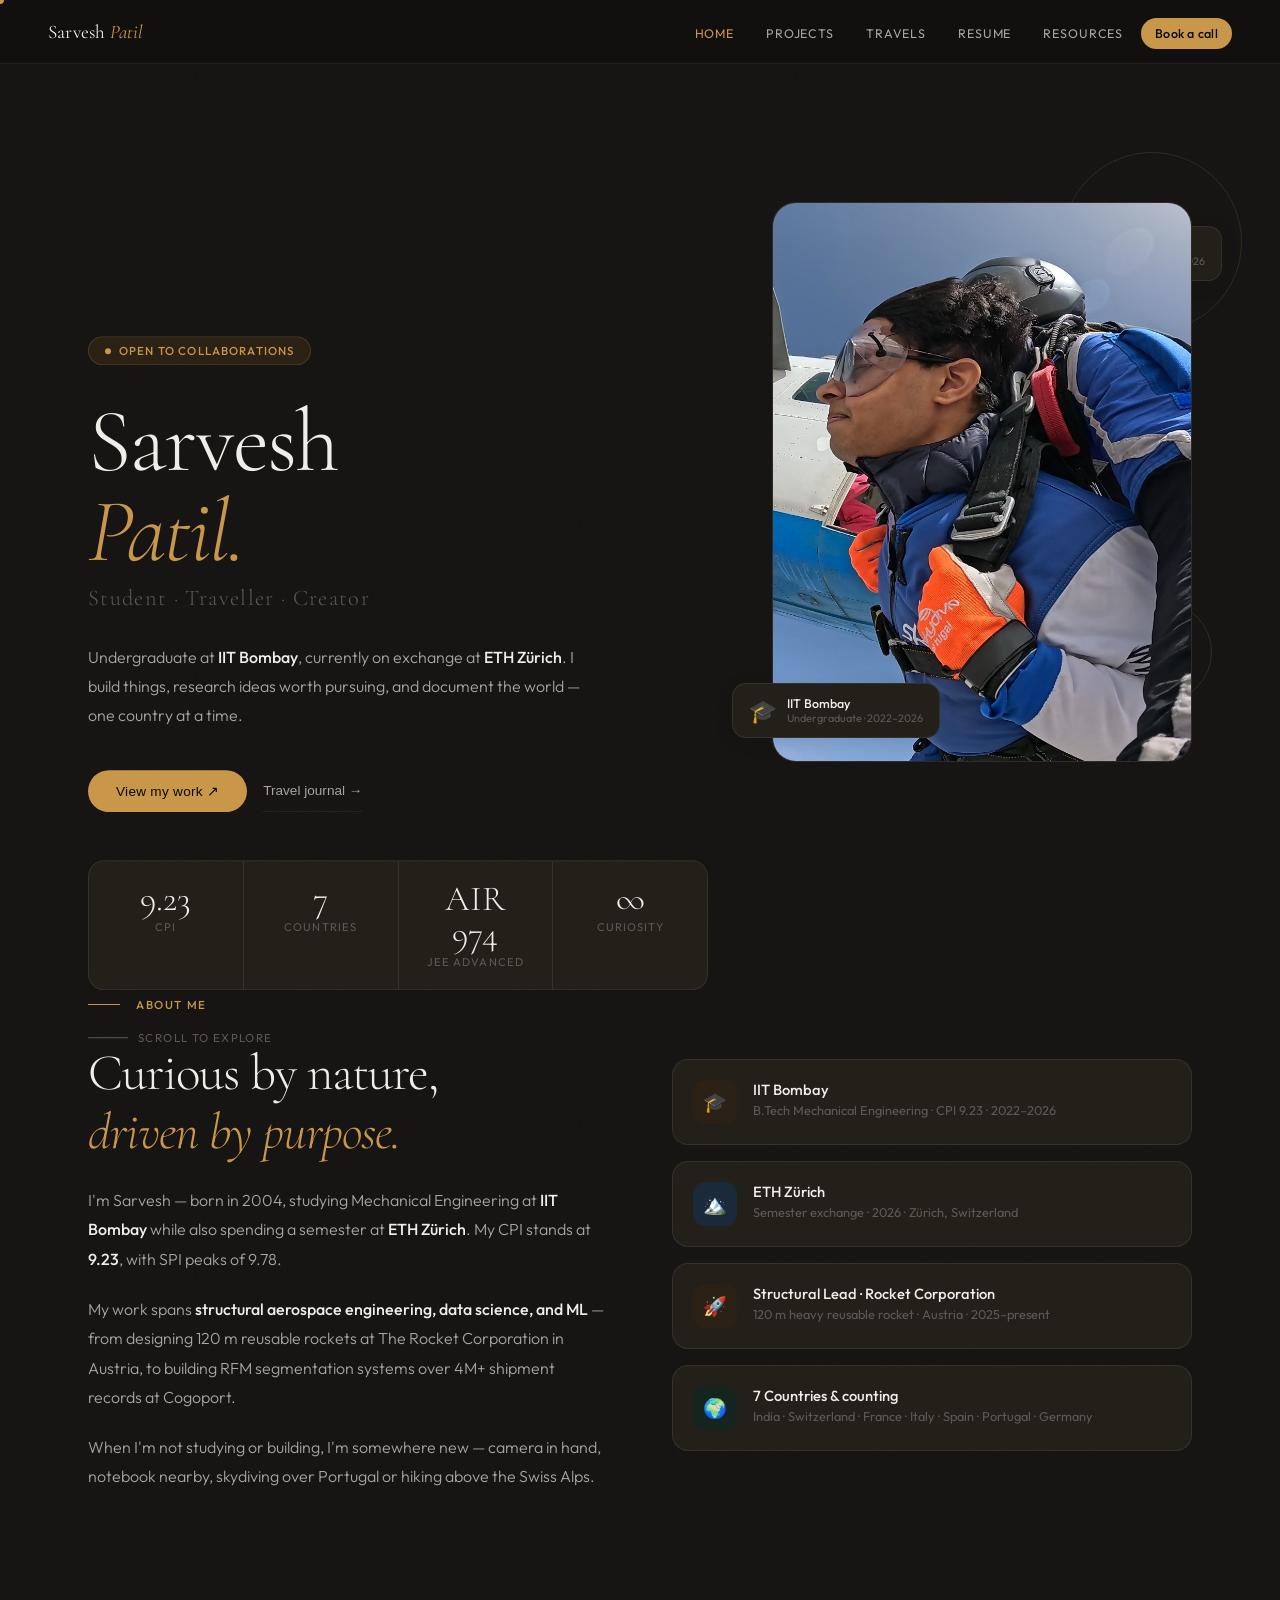
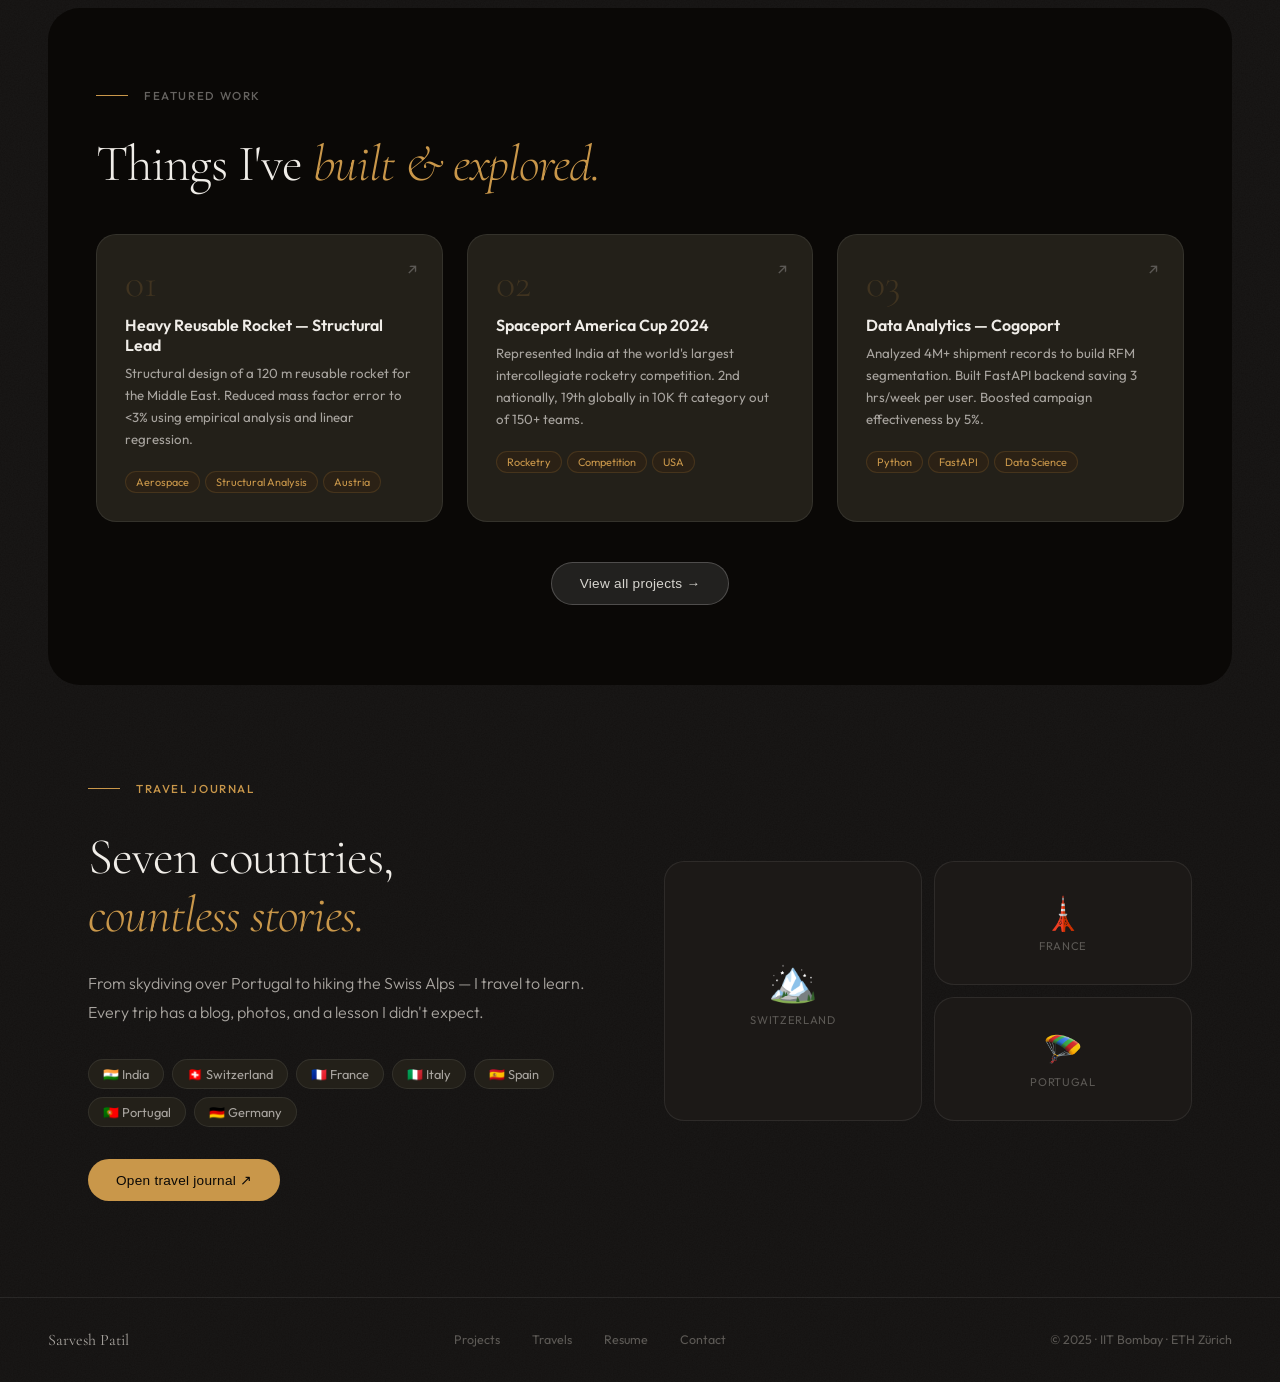
==== index.html @ 7e3ef1aa "Chemistry resources updated" ====
<!DOCTYPE html>
<html lang="en">
<head>
<meta charset="UTF-8">
<meta name="viewport" content="width=device-width, initial-scale=1.0">
<title>Sarvesh Patil — Student · Traveller · Creator</title>
<link rel="preconnect" href="https://fonts.googleapis.com">
<link href="https://fonts.googleapis.com/css2?family=Cormorant+Garamond:ital,wght@0,300;0,400;0,600;1,300;1,400&family=Outfit:wght@300;400;500;600&display=swap" rel="stylesheet">
<link rel="stylesheet" href="https://unpkg.com/leaflet@1.9.4/dist/leaflet.css" integrity="sha256-sA+NdrbYz3S7Q0s5pYB33FY2V4kT3s7Z/tkKQTmD6j0=" crossorigin="" />
<script src="https://unpkg.com/leaflet@1.9.4/dist/leaflet.js" integrity="sha256-o9N1j7k1PvMx3NQbK5F1cPE6eS5kNR1F+5vYvHpy8wM=" crossorigin=""></script>
<style>
*,*::before,*::after{box-sizing:border-box;margin:0;padding:0}
:root{
  --bg:#131110;       --bg2:#1C1917;      --surface:#232019;
  --white:#FFFFFF;
  --ink:#F0EDE8;      --ink2:#A8A49F;     --ink3:#5C5955;
  --gold:#C9974A;     --gold-lt:#2B2115;
  --green:#4A9A75;    --green-lt:#162420;
  --blue:#4A7AB5;     --blue-lt:#162030;
  --red:#C05050;      --red-lt:#2C1818;
  --border:rgba(255,255,255,0.08);
  --dark-section:#0A0806;
  --serif:'Cormorant Garamond',Georgia,serif;
  --sans:'Outfit',sans-serif;
  --ease:cubic-bezier(0.22,1,0.36,1);
}
html{scroll-behavior:smooth}
body{font-family:var(--sans);background:var(--bg);color:var(--ink);overflow-x:hidden;
  background-image:url("data:image/svg+xml,%3Csvg xmlns='http://www.w3.org/2000/svg' width='300' height='300'%3E%3Cfilter id='n'%3E%3CfeTurbulence type='fractalNoise' baseFrequency='0.75' numOctaves='4' stitchTiles='stitch'/%3E%3CfeColorMatrix type='saturate' values='0'/%3E%3C/filter%3E%3Crect width='300' height='300' filter='url(%23n)' opacity='0.04'/%3E%3C/svg%3E");
}

/* ═══════════════════════════════
   CUSTOM CURSOR
═══════════════════════════════ */
*{cursor:none}
#cursor{position:fixed;z-index:9999;width:8px;height:8px;background:var(--gold);border-radius:50%;pointer-events:none;transform:translate(-50%,-50%);transition:width .25s var(--ease),height .25s var(--ease),background .2s;}
#cursor.big{width:36px;height:36px;background:rgba(181,132,58,.15);border:1px solid var(--gold);}
@media(max-width:900px){#cursor{display:none}*{cursor:auto}}

/* ═══════════════════════════════
   NAV
═══════════════════════════════ */
nav{position:fixed;top:0;left:0;right:0;z-index:800;display:flex;align-items:center;justify-content:space-between;padding:0 3rem;height:64px;background:rgba(19,17,16,.92);backdrop-filter:blur(16px);border-bottom:1px solid var(--border);transition:height .3s var(--ease);}
nav.shrunk{height:52px;}
.nav-logo{font-family:var(--serif);font-size:1.2rem;font-weight:400;color:var(--ink);text-decoration:none;letter-spacing:.01em;}
.nav-logo span{color:var(--gold);font-style:italic;}
.nav-links{display:flex;gap:.25rem;list-style:none;align-items:center;}
.nav-links a{font-size:.78rem;font-weight:400;letter-spacing:.07em;text-transform:uppercase;color:var(--ink2);text-decoration:none;padding:8px 14px;border-radius:8px;transition:color .2s,background .2s;}
.nav-links a:hover{color:var(--ink);background:rgba(255,255,255,.07);}
.nav-links a.active{color:var(--gold);}
.nav-cta{background:var(--gold)!important;color:var(--dark-section)!important;border-radius:100px!important;font-weight:500!important;text-transform:none!important;letter-spacing:.02em!important;}
.nav-cta:hover{background:var(--gold)!important;color:white!important;}
.nav-mobile-btn{display:none;flex-direction:column;gap:5px;background:none;border:none;padding:8px;cursor:pointer;}
.nav-mobile-btn span{width:22px;height:1.5px;background:var(--ink);display:block;transition:transform .3s,opacity .3s;}
@media(max-width:900px){
  nav{padding:0 1.25rem;}
  .nav-links{display:none;position:fixed;inset:0;top:52px;background:rgba(19,17,16,.98);backdrop-filter:blur(20px);flex-direction:column;align-items:center;justify-content:center;gap:1.5rem;z-index:799;}
  .nav-links.open{display:flex;}
  .nav-links a{font-size:1.2rem;}
  .nav-mobile-btn{display:flex;}
  .nav-cta{margin-top:.5rem;}
}

/* ═══════════════════════════════
   PAGE SECTIONS (SPA)
═══════════════════════════════ */
.page-section{display:none;min-height:100vh;padding-top:64px;}
.page-section.active{display:block;animation:pageIn .42s var(--ease) both;}

/* ═══════════════════════════════
   ── HOME PAGE ──
═══════════════════════════════ */
.hero{min-height:calc(100vh - 64px);display:grid;grid-template-columns:1fr 420px;align-items:center;gap:4rem;padding:4rem 3rem 4rem;max-width:1200px;margin:0 auto;}
.hero-tag{display:inline-flex;align-items:center;gap:8px;background:var(--gold-lt);border:1px solid rgba(181,132,58,.25);border-radius:100px;padding:6px 16px;font-size:.72rem;font-weight:500;letter-spacing:.1em;text-transform:uppercase;color:var(--gold);margin-bottom:2rem;opacity:0;animation:fadeUp .7s var(--ease) .1s forwards;}
.hero-tag-dot{width:6px;height:6px;border-radius:50%;background:var(--gold);animation:blink 2s ease-in-out infinite;}
@keyframes blink{0%,100%{opacity:1}50%{opacity:.3}}
.hero-name{font-family:var(--serif);font-size:clamp(3.5rem,7vw,6rem);font-weight:300;line-height:1;letter-spacing:-.02em;color:var(--ink);margin-bottom:.5rem;opacity:0;animation:fadeUp .8s var(--ease) .2s forwards;}
.hero-name em{font-style:italic;color:var(--gold);display:block;}
.hero-tagline{font-family:var(--serif);font-size:clamp(1.1rem,2vw,1.4rem);font-weight:300;color:var(--ink3);letter-spacing:.06em;margin-bottom:2rem;opacity:0;animation:fadeUp .8s var(--ease) .35s forwards;}
.hero-bio{font-size:1rem;font-weight:300;color:var(--ink2);line-height:1.8;max-width:500px;margin-bottom:2.5rem;opacity:0;animation:fadeUp .8s var(--ease) .45s forwards;}
.hero-bio strong{font-weight:500;color:var(--ink);}
.hero-actions{display:flex;gap:1rem;align-items:center;flex-wrap:wrap;opacity:0;animation:fadeUp .8s var(--ease) .55s forwards;}
.btn-primary{display:inline-flex;align-items:center;gap:8px;background:var(--gold);color:var(--dark-section);padding:13px 28px;border-radius:100px;font-size:.85rem;font-weight:500;text-decoration:none;transition:background .25s,transform .2s;letter-spacing:.02em;border:none;}
.btn-primary:hover{background:var(--gold);transform:translateY(-2px);}
.btn-secondary{display:inline-flex;align-items:center;gap:8px;color:var(--ink2);padding:13px 0;font-size:.85rem;font-weight:400;text-decoration:none;border-bottom:1px solid var(--border);transition:color .2s,border-color .2s;background:none;border-left:none;border-right:none;border-top:none;}
.btn-secondary:hover{color:var(--gold);border-color:var(--gold);}
.hero-stats{display:flex;gap:0;margin-top:3rem;border:1px solid var(--border);border-radius:16px;overflow:hidden;background:var(--surface);opacity:0;animation:fadeUp .8s var(--ease) .65s forwards;}
.hero-stat{flex:1;padding:1.25rem 1.5rem;border-right:1px solid var(--border);text-align:center;}
.hero-stat:last-child{border-right:none;}
.hero-stat-num{font-family:var(--serif);font-size:2.2rem;font-weight:300;color:var(--ink);line-height:1;display:block;}
.hero-stat-label{font-size:.7rem;color:var(--ink3);letter-spacing:.1em;text-transform:uppercase;display:block;margin-top:4px;}
.hero-scroll{margin-top:2.5rem;display:flex;align-items:center;gap:10px;font-size:.72rem;letter-spacing:.12em;text-transform:uppercase;color:var(--ink3);opacity:0;animation:fadeUp .8s var(--ease) .9s forwards;}
.scroll-line{width:40px;height:1px;background:var(--ink3);position:relative;overflow:hidden;}
.scroll-line::after{content:'';position:absolute;top:0;left:-100%;width:100%;height:100%;background:var(--gold);animation:slideRight 2s ease-in-out infinite;}
@keyframes slideRight{0%{left:-100%}100%{left:100%}}
/* Hero right photo */
.hero-right{opacity:0;animation:fadeLeft .9s var(--ease) .4s forwards;position:relative;}
.photo-card{position:relative;border-radius:24px;overflow:hidden;aspect-ratio:3/4;background:var(--bg2);border:1px solid var(--border);}
.photo-placeholder{width:100%;height:100%;display:flex;flex-direction:column;align-items:center;justify-content:center;gap:12px;background:linear-gradient(160deg,var(--bg2) 0%,#2A2520 100%);}
.photo-img{width:100%;height:100%;object-fit:cover;}
.photo-icon{width:72px;height:72px;border-radius:50%;background:var(--gold-lt);border:2px dashed rgba(181,132,58,.4);display:flex;align-items:center;justify-content:center;font-size:2rem;}
.photo-label{font-size:.78rem;color:var(--ink3);letter-spacing:.08em;text-transform:uppercase;text-align:center;max-width:160px;line-height:1.6;}
.photo-badge{position:absolute;background:var(--surface);border-radius:14px;padding:12px 16px;border:1px solid var(--border);box-shadow:0 4px 20px rgba(0,0,0,.08);display:flex;align-items:center;gap:10px;}
.photo-badge-1{bottom:24px;left:-40px;animation:float 4s ease-in-out infinite;}
.photo-badge-2{top:24px;right:-30px;animation:float 4s ease-in-out infinite 2s;}
@keyframes float{0%,100%{transform:translateY(0)}50%{transform:translateY(-8px)}}
.badge-icon{font-size:1.4rem;}
.badge-title{font-size:.78rem;font-weight:500;color:var(--ink);}
.badge-sub{font-size:.68rem;color:var(--ink3);}
.deco-ring{position:absolute;border-radius:50%;border:1px solid rgba(181,132,58,.2);pointer-events:none;}
.deco-ring-1{width:180px;height:180px;top:-50px;right:-50px;}
.deco-ring-2{width:100px;height:100px;bottom:60px;right:-20px;}

/* About section */
.about-section{max-width:1200px;margin:0 auto;padding:6rem 3rem;}
.about-grid{display:grid;grid-template-columns:1fr 1fr;gap:4rem;align-items:center;}
.about-text p{font-size:1rem;font-weight:300;color:var(--ink2);line-height:1.85;margin-bottom:1.25rem;}
.about-text p strong{font-weight:500;color:var(--ink);}
.about-highlights{display:flex;flex-direction:column;gap:1rem;}
.highlight-card{display:flex;align-items:flex-start;gap:1rem;background:var(--surface);border-radius:16px;padding:1.25rem;border:1px solid var(--border);transition:transform .25s var(--ease),box-shadow .25s;}
.highlight-card:hover{transform:translateX(6px);box-shadow:0 4px 20px rgba(0,0,0,.07);}
.highlight-icon{width:44px;height:44px;border-radius:12px;display:flex;align-items:center;justify-content:center;font-size:1.2rem;flex-shrink:0;}
.hi-gold{background:var(--gold-lt)} .hi-green{background:var(--green-lt)} .hi-blue{background:#1A2A3A}
.highlight-info h4{font-size:.92rem;font-weight:500;color:var(--ink);margin-bottom:2px;}
.highlight-info p{font-size:.8rem;color:var(--ink3);line-height:1.5;}

/* ═══════════════════════════════
   ── PROJECTS PAGE ──
═══════════════════════════════ */
.projects-hero{background:var(--dark-section);padding:5rem 0 4rem;position:relative;overflow:hidden;}
.projects-hero::before{content:'';position:absolute;top:-80px;right:-80px;width:400px;height:400px;border-radius:50%;background:rgba(181,132,58,.07);pointer-events:none;}
.ph-inner{max-width:1100px;margin:0 auto;padding:0 3rem;}
.ph-eye{font-size:.72rem;font-weight:500;letter-spacing:.14em;text-transform:uppercase;color:var(--gold);margin-bottom:1rem;}
.ph-name{font-family:var(--serif);font-size:clamp(2.6rem,6vw,4.5rem);font-weight:300;line-height:1;letter-spacing:-.02em;color:var(--ink);margin-bottom:.75rem;}
.ph-name em{font-style:italic;color:var(--gold);}
.ph-sub{font-size:1rem;font-weight:300;color:rgba(255,255,255,.5);max-width:500px;line-height:1.7;}
.projects-content{max-width:1100px;margin:0 auto;padding:4rem 3rem;}
.proj-grid{display:grid;grid-template-columns:repeat(3,1fr);gap:1.5rem;margin-bottom:4rem;}
.proj-card{background:var(--surface);border:1px solid var(--border);border-radius:20px;padding:1.75rem;text-decoration:none;display:block;transition:box-shadow .25s,transform .25s var(--ease);color:inherit;position:relative;overflow:hidden;}
.proj-card::after{content:'';position:absolute;top:0;left:0;width:100%;height:3px;background:var(--gold);transform:scaleX(0);transform-origin:left;transition:transform .3s var(--ease);}
.proj-card:hover{box-shadow:0 8px 32px rgba(0,0,0,.45);transform:translateY(-4px);}
.proj-card:hover::after{transform:scaleX(1);}
.proj-num{font-family:var(--serif);font-size:2.5rem;font-weight:300;color:rgba(181,132,58,.2);line-height:1;margin-bottom:.75rem;}
.proj-title{font-size:1rem;font-weight:600;color:var(--ink);margin-bottom:.5rem;}
.proj-org{font-size:.78rem;color:var(--ink3);margin-bottom:.75rem;font-weight:400;}
.proj-desc{font-size:.83rem;color:var(--ink2);line-height:1.65;margin-bottom:1.25rem;}
.proj-tags{display:flex;flex-wrap:wrap;gap:5px;}
.proj-tag{font-size:.68rem;padding:3px 10px;border-radius:100px;background:var(--gold-lt);border:1px solid rgba(181,132,58,.2);color:var(--gold);}
.proj-arrow{position:absolute;top:1.5rem;right:1.5rem;color:var(--ink3);font-size:1rem;transition:color .2s,transform .2s;}
.proj-card:hover .proj-arrow{color:var(--gold);transform:translate(3px,-3px);}
/* Technical timeline in projects */
.tech-section{background:var(--bg2);border-radius:24px;padding:3rem;margin-bottom:3rem;}
.tech-section-title{font-family:var(--serif);font-size:1.8rem;font-weight:300;color:var(--ink);margin-bottom:2rem;}
.tech-section-title em{font-style:italic;color:var(--gold);}
.tech-grid{display:grid;grid-template-columns:1fr 1fr;gap:1.25rem;}
.tech-item{background:var(--surface);border:1px solid var(--border);border-radius:16px;padding:1.25rem 1.5rem;position:relative;overflow:hidden;}
.tech-item::before{content:'';position:absolute;top:0;left:0;width:3px;height:100%;background:var(--gold);border-radius:3px 0 0 3px;}
.tech-item-title{font-size:.9rem;font-weight:600;color:var(--ink);margin-bottom:3px;}
.tech-item-meta{font-size:.75rem;color:var(--ink3);margin-bottom:.75rem;}
.tech-item-bullets{display:flex;flex-direction:column;gap:4px;}
.tech-item-bullet{font-size:.78rem;color:var(--ink2);line-height:1.55;display:flex;gap:8px;}
.tech-item-bullet::before{content:'—';color:var(--gold);flex-shrink:0;}

/* ═══════════════════════════════
   ── TRAVELS PAGE ──
═══════════════════════════════ */
.travel-hero{padding:5rem 3rem 3rem;max-width:1100px;margin:0 auto;}
.t-eyebrow{font-size:.78rem;font-weight:500;letter-spacing:.12em;text-transform:uppercase;color:var(--gold);margin-bottom:1rem;}
.t-title{font-family:var(--serif);font-size:clamp(2.4rem,5vw,3.8rem);line-height:1.1;letter-spacing:-.03em;color:var(--ink);margin-bottom:1rem;}
.t-title em{font-style:italic;color:var(--gold);}
.t-sub{font-size:1.05rem;font-weight:300;color:var(--ink2);max-width:520px;line-height:1.65;}
.t-stats{display:flex;gap:2.5rem;margin-top:2.5rem;}
.t-stat-num{font-family:var(--serif);font-size:2rem;color:var(--ink);line-height:1;}
.t-stat-label{font-size:.78rem;color:var(--ink3);letter-spacing:.04em;text-transform:uppercase;font-weight:500;margin-top:2px;}
/* Map */
.map-section{max-width:1100px;margin:0 auto;padding:0 3rem 4rem;}
.map-container{position:relative;background:#161A15;border-radius:20px;overflow:hidden;border:1px solid var(--border);}
#world-map{width:100%;height:auto;display:block;}
.leaflet-tile{filter:invert(1) hue-rotate(180deg) brightness(.75) saturate(.6);}
.country-path{fill:#D8DDD6;transition:fill .25s;}
.country-visited{fill:rgba(46,107,79,.15);stroke:#2E6B4F;stroke-width:.5;}
.country-visited:hover{fill:rgba(46,107,79,.28);cursor:pointer;}
.map-pin-group{cursor:pointer;}
.map-pin-group:hover .pin-circle{r:8;}
.pin-circle{transition:r .2s;}
.pin-pulse{animation:pulse 2.5s ease-in-out infinite;transform-origin:center;}
@keyframes pulse{0%,100%{opacity:.4;r:12}50%{opacity:0;r:20}}
/* ═══════════════════════════════
   MAP HOVER CARD
═══════════════════════════════ */
.map-hover-card{position:absolute;background:var(--surface);border-radius:18px;padding:16px;box-shadow:0 12px 40px rgba(0,0,0,.6),0 2px 8px rgba(0,0,0,.4);border:1px solid var(--border);width:300px;pointer-events:none;opacity:0;transform:translateY(10px) scale(.97);transition:opacity .22s var(--ease),transform .22s var(--ease);z-index:500;}
.map-hover-card.visible{opacity:1;transform:translateY(0) scale(1);}
.mhc-header{display:flex;align-items:center;gap:10px;margin-bottom:12px;}
.mhc-flag{font-size:2rem;line-height:1;}
.mhc-name{font-family:var(--serif);font-size:1.2rem;color:var(--ink);line-height:1.1;}
.mhc-year{font-size:.68rem;color:var(--ink3);text-transform:uppercase;letter-spacing:.08em;margin-top:2px;}
.mhc-photos{display:grid;grid-template-columns:repeat(3,1fr);gap:6px;margin-bottom:10px;}
.mhc-photo{aspect-ratio:1;border-radius:8px;overflow:hidden;}
.mhc-photo img{width:100%;height:100%;object-fit:cover;display:block;}
.mhc-photo-empty{width:100%;height:100%;display:flex;align-items:center;justify-content:center;font-size:1.6rem;background:var(--bg2);}
.mhc-desc{font-size:.78rem;color:var(--ink2);line-height:1.55;}
.mhc-cta{font-size:.72rem;font-weight:500;color:var(--green);border-bottom:1px solid rgba(45,90,69,.3);padding-bottom:1px;display:inline-block;margin-top:8px;}
/* Map DivIcon markers */
.map-marker-wrap{position:relative;width:32px;height:32px;display:flex;align-items:center;justify-content:center;cursor:pointer;}
.map-marker-dot{width:12px;height:12px;border-radius:50%;background:var(--green);border:2.5px solid var(--bg);box-shadow:0 2px 8px rgba(0,0,0,.28);position:relative;z-index:2;transition:transform .2s var(--ease),background .2s;}
.map-marker-ring{position:absolute;inset:0;border-radius:50%;background:rgba(45,90,69,.25);animation:markerPulse 2.2s ease-in-out infinite;}
.map-marker-ring-2{position:absolute;inset:0;border-radius:50%;background:rgba(45,90,69,.12);animation:markerPulse 2.2s ease-in-out infinite .7s;}
.map-marker-wrap:hover .map-marker-dot{transform:scale(1.5);background:#1F4F33;}
@keyframes markerPulse{0%{transform:scale(1);opacity:.6}70%,100%{transform:scale(2.4);opacity:0}}
/* Country grid */
.grid-section{max-width:1100px;margin:0 auto;padding:0 3rem 6rem;}
.sec-divider{display:flex;align-items:center;gap:1.5rem;margin-bottom:3rem;}
.sec-div-line{flex:1;height:1px;background:var(--border);}
.sec-div-label{font-size:.78rem;font-weight:500;letter-spacing:.1em;text-transform:uppercase;color:var(--ink3);white-space:nowrap;}
.country-grid{display:grid;grid-template-columns:repeat(auto-fill,minmax(300px,1fr));gap:1.5rem;}
.country-card{background:var(--surface);border-radius:18px;overflow:hidden;border:1px solid var(--border);box-shadow:0 1px 3px rgba(0,0,0,.06);cursor:pointer;transition:transform .25s,box-shadow .25s;color:inherit;display:block;}
.country-card:hover{transform:translateY(-4px);box-shadow:0 12px 32px rgba(0,0,0,.5);}
.card-visual{height:180px;position:relative;overflow:hidden;display:flex;align-items:center;justify-content:center;}
.card-visual-bg{position:absolute;inset:0;background-size:cover;background-position:center;transition:transform .5s;}
.country-card:hover .card-visual-bg{transform:scale(1.04);}
.card-visual-overlay{position:absolute;inset:0;background:linear-gradient(to bottom,rgba(0,0,0,.05) 0%,rgba(0,0,0,.35) 100%);}
.card-flag-large{position:relative;z-index:1;font-size:3rem;filter:drop-shadow(0 2px 6px rgba(0,0,0,.25));}
.card-body{padding:1.25rem;}
.card-meta{display:flex;align-items:center;justify-content:space-between;margin-bottom:6px;}
.card-country-name{font-family:var(--serif);font-size:1.25rem;color:var(--ink);}
.card-year-badge{font-size:.72rem;font-weight:500;letter-spacing:.06em;text-transform:uppercase;color:var(--green);background:rgba(46,107,79,.1);padding:3px 10px;border-radius:100px;}
.card-desc{font-size:.875rem;color:var(--ink2);line-height:1.6;margin-bottom:1rem;}
.card-tags{display:flex;flex-wrap:wrap;gap:6px;}
.card-tag{font-size:.72rem;color:var(--ink3);background:var(--bg);border:1px solid var(--border);padding:3px 10px;border-radius:100px;}
/* Modal */
.modal-backdrop{position:fixed;inset:0;background:rgba(0,0,0,.75);backdrop-filter:blur(6px);z-index:900;display:none;align-items:center;justify-content:center;padding:2rem;}
.modal-backdrop.open{display:flex;}
.modal{background:var(--surface);border-radius:24px;max-width:680px;width:100%;max-height:85vh;overflow-y:auto;box-shadow:0 20px 60px rgba(0,0,0,.2);animation:modalIn .3s cubic-bezier(0.34,1.56,0.64,1);}
@keyframes modalIn{from{opacity:0;transform:scale(.92) translateY(20px)}to{opacity:1;transform:scale(1) translateY(0)}}
.modal-visual{height:240px;background-size:cover;background-position:center;border-radius:24px 24px 0 0;position:relative;}
.modal-close{position:absolute;top:1rem;right:1rem;background:rgba(0,0,0,.55);border:none;border-radius:50%;width:36px;height:36px;font-size:1rem;cursor:pointer;display:flex;align-items:center;justify-content:center;color:#F0EDE8;}
.modal-body{padding:2rem;}
.modal-header{display:flex;align-items:flex-start;gap:1rem;margin-bottom:1.25rem;}
.modal-flag{font-size:2.5rem;line-height:1;}
.modal-title{font-family:var(--serif);font-size:2rem;color:var(--ink);line-height:1.1;letter-spacing:-.02em;}
.modal-subtitle{font-size:.82rem;color:var(--ink3);margin-top:4px;font-weight:500;letter-spacing:.05em;text-transform:uppercase;}
.modal-content{font-size:.95rem;color:var(--ink2);line-height:1.75;}
.modal-content p{margin-bottom:1rem;}
.modal-photos-label{font-size:.72rem;font-weight:500;letter-spacing:.1em;text-transform:uppercase;color:var(--ink3);margin-top:1.5rem;margin-bottom:8px;}
.modal-photos{display:grid;grid-template-columns:repeat(3,1fr);gap:8px;}
.modal-photo{aspect-ratio:1;background:var(--bg);border-radius:10px;display:flex;align-items:center;justify-content:center;border:1px dashed var(--border);font-size:.72rem;color:var(--ink3);text-align:center;padding:8px;}

/* ═══════════════════════════════
   ── RESUME PAGE ──
═══════════════════════════════ */
.resume-hero-strip{background:var(--dark-section);padding:5rem 0 4rem;position:relative;overflow:hidden;}
.resume-hero-strip::before{content:'';position:absolute;top:-80px;right:-80px;width:400px;height:400px;border-radius:50%;background:rgba(181,132,58,.07);pointer-events:none;}
.rh-inner{max-width:1100px;margin:0 auto;padding:0 3rem;display:grid;grid-template-columns:1fr auto;gap:3rem;align-items:end;}
.rh-eye{font-size:.72rem;font-weight:500;letter-spacing:.14em;text-transform:uppercase;color:var(--gold);margin-bottom:1rem;}
.rh-name{font-family:var(--serif);font-size:clamp(2.8rem,6vw,4.8rem);font-weight:300;line-height:1;letter-spacing:-.02em;color:var(--ink);margin-bottom:.5rem;}
.rh-name em{font-style:italic;color:var(--gold);}
.rh-role{font-size:1rem;font-weight:300;color:rgba(255,255,255,.55);margin-bottom:2rem;letter-spacing:.04em;}
.rh-meta{display:flex;flex-wrap:wrap;gap:.75rem;}
.meta-pill{display:inline-flex;align-items:center;gap:7px;background:rgba(255,255,255,.07);border:1px solid rgba(255,255,255,.12);border-radius:100px;padding:7px 14px;font-size:.78rem;color:rgba(255,255,255,.7);}
.meta-pill strong{color:white;font-weight:500;}
.rh-stats-right{display:flex;flex-direction:column;gap:1.5rem;align-items:flex-end;}
.big-stat-num{font-family:var(--serif);font-size:3rem;font-weight:300;color:var(--gold);line-height:1;display:block;}
.big-stat-label{font-size:.7rem;letter-spacing:.1em;text-transform:uppercase;color:rgba(255,255,255,.4);}
/* Stats bar */
.stats-bar{background:var(--surface);border-bottom:1px solid var(--border);display:flex;overflow-x:auto;}
.stats-bar::-webkit-scrollbar{display:none;}
.sp{flex:1;min-width:130px;padding:1.25rem 1rem;text-align:center;border-right:1px solid var(--border);}
.sp:last-child{border-right:none;}
.sp-num{font-family:var(--serif);font-size:1.7rem;font-weight:300;color:var(--ink);display:block;line-height:1;}
.sp-label{font-size:.65rem;letter-spacing:.1em;text-transform:uppercase;color:var(--ink3);display:block;margin-top:4px;}
/* Resume two col */
.resume-page-inner{max-width:1100px;margin:0 auto;padding:4rem 3rem;}
.resume-two-col{display:grid;grid-template-columns:240px 1fr;gap:3.5rem;align-items:start;}
.res-sidebar{position:sticky;top:80px;}
.res-sidebar-nav{display:flex;flex-direction:column;gap:3px;margin-bottom:2rem;}
.res-sidebar-link{display:flex;align-items:center;gap:10px;padding:10px 14px;border-radius:10px;font-size:.82rem;color:var(--ink2);text-decoration:none;transition:background .2s,color .2s;cursor:pointer;}
.res-sidebar-link:hover,.res-sidebar-link.rs-active{background:var(--gold-lt);color:var(--gold);}
.res-sidebar-link .sdot{width:6px;height:6px;border-radius:50%;background:var(--border);flex-shrink:0;transition:background .2s;}
.res-sidebar-link.rs-active .sdot{background:var(--gold);}
.res-dl{display:flex;align-items:center;justify-content:center;gap:8px;background:var(--gold);color:var(--dark-section);padding:12px 20px;border-radius:12px;font-size:.82rem;font-weight:500;text-decoration:none;transition:background .2s;width:100%;}
.res-dl:hover{background:var(--gold);}
.tag-cloud-wrap{margin-top:2rem;}
.tag-cloud-label{font-size:.68rem;letter-spacing:.1em;text-transform:uppercase;color:var(--ink3);margin-bottom:10px;display:block;}
.tag-cloud{display:flex;flex-wrap:wrap;gap:5px;}
.tc-tag{font-size:.7rem;padding:3px 9px;border-radius:100px;background:var(--bg2);border:1px solid var(--border);color:var(--ink2);}
/* Timeline */
.res-section{margin-bottom:4rem;scroll-margin-top:80px;}
.sec-head{display:flex;align-items:center;gap:1rem;margin-bottom:2rem;}
.sec-head-line{flex:1;height:1px;background:var(--border);}
.sec-head-label{display:flex;align-items:center;gap:8px;font-size:.7rem;font-weight:500;letter-spacing:.12em;text-transform:uppercase;color:var(--gold);white-space:nowrap;}
.timeline{position:relative;padding-left:2rem;}
.timeline::before{content:'';position:absolute;left:0;top:8px;bottom:0;width:1px;background:var(--border);}
.tl-item{position:relative;margin-bottom:2.25rem;}
.tl-item:last-child{margin-bottom:0;}
.tl-dot{position:absolute;left:-2rem;top:8px;width:10px;height:10px;border-radius:50%;background:var(--gold);border:2px solid var(--bg);transform:translateX(-4px);}
.tl-card{background:var(--surface);border:1px solid var(--border);border-radius:18px;padding:1.5rem 1.75rem;transition:box-shadow .25s,transform .25s var(--ease);position:relative;overflow:hidden;}
.tl-card:hover{box-shadow:0 4px 24px rgba(0,0,0,.08);transform:translateX(4px);}
.tl-accent{position:absolute;top:0;left:0;width:3px;height:100%;border-radius:3px 0 0 3px;}
.tl-header{display:flex;align-items:flex-start;justify-content:space-between;gap:1rem;margin-bottom:.5rem;flex-wrap:wrap;}
.tl-title{font-size:1rem;font-weight:600;color:var(--ink);}
.tl-badge{font-size:.7rem;font-weight:500;letter-spacing:.04em;padding:4px 12px;border-radius:100px;white-space:nowrap;flex-shrink:0;}
.b-gold{background:var(--gold-lt);color:var(--gold);}
.b-green{background:var(--green-lt);color:var(--green);}
.b-blue{background:var(--blue-lt);color:var(--blue);}
.b-red{background:var(--red-lt);color:var(--red);}
.b-gray{background:var(--bg2);color:var(--ink3);}
.tl-org{font-size:.85rem;color:var(--ink2);margin-bottom:.85rem;}
.tl-org em{font-style:normal;color:var(--ink3);}
.tl-sub{font-size:.78rem;color:var(--ink3);font-style:italic;margin-bottom:.85rem;line-height:1.5;}
.tl-bullets{display:flex;flex-direction:column;gap:5px;}
.tl-bullet{display:flex;gap:10px;font-size:.845rem;font-weight:300;color:var(--ink2);line-height:1.6;}
.tl-bullet::before{content:'—';color:var(--gold);flex-shrink:0;}
.tl-bullet strong{font-weight:500;color:var(--ink);}
/* Skills */
.skills-grid{display:grid;grid-template-columns:1fr 1fr;gap:1.25rem;}
.skill-group{background:var(--surface);border:1px solid var(--border);border-radius:16px;padding:1.25rem 1.5rem;}
.skill-group-label{font-size:.68rem;font-weight:500;letter-spacing:.12em;text-transform:uppercase;color:var(--gold);margin-bottom:1rem;display:flex;align-items:center;gap:8px;}
.lang-chips{display:flex;flex-wrap:wrap;gap:6px;}
.lang-chip{font-size:.75rem;padding:5px 12px;border-radius:100px;background:var(--gold-lt);border:1px solid rgba(181,132,58,.2);color:var(--gold);font-weight:500;}
.skill-items{display:flex;flex-direction:column;gap:8px;}
.skill-item{display:flex;align-items:center;justify-content:space-between;gap:1rem;}
.skill-name{font-size:.82rem;color:var(--ink2);}
.skill-bar-wrap{flex:1;height:4px;background:var(--bg2);border-radius:100px;overflow:hidden;}
.skill-bar{height:100%;border-radius:100px;background:var(--gold);transition:width 1.2s var(--ease);}
.skill-pct{font-size:.7rem;color:var(--ink3);min-width:28px;text-align:right;}
/* Extra grid */
.extra-grid{display:grid;grid-template-columns:1fr 1fr;gap:1rem;}
.extra-card{background:var(--surface);border:1px solid var(--border);border-radius:14px;padding:1.25rem 1.5rem;}
.extra-category{font-size:.65rem;letter-spacing:.12em;text-transform:uppercase;font-weight:500;margin-bottom:8px;display:flex;align-items:center;gap:6px;}
.extra-items{display:flex;flex-direction:column;gap:4px;}
.extra-item{font-size:.8rem;color:var(--ink2);line-height:1.55;display:flex;gap:8px;}
.extra-item::before{content:'·';color:var(--gold);font-weight:700;flex-shrink:0;}

/* ═══════════════════════════════
   ── CONTACT PAGE ──
═══════════════════════════════ */
.contact-page{max-width:1100px;margin:0 auto;padding:5rem 3rem;}
.contact-grid{display:grid;grid-template-columns:1fr 1fr;gap:4rem;align-items:start;}
.contact-left .section-label{display:flex;align-items:center;gap:1rem;margin-bottom:2rem;}
.contact-left .section-label-line{width:32px;height:1px;background:var(--gold);}
.contact-left .section-label-text{font-size:.72rem;font-weight:500;letter-spacing:.14em;text-transform:uppercase;color:var(--gold);}
.contact-heading{font-family:var(--serif);font-size:clamp(2rem,4vw,3.2rem);font-weight:300;line-height:1.15;letter-spacing:-.02em;color:var(--ink);margin-bottom:1.25rem;}
.contact-heading em{font-style:italic;color:var(--gold);}
.contact-p{font-size:1rem;font-weight:300;color:var(--ink2);line-height:1.8;margin-bottom:2rem;}
.social-links{display:flex;flex-direction:column;gap:10px;margin-bottom:2rem;}
.social-link{display:flex;align-items:center;gap:14px;padding:14px 18px;background:var(--surface);border:1px solid var(--border);border-radius:14px;text-decoration:none;transition:border-color .2s,transform .2s var(--ease),box-shadow .2s;color:inherit;}
.social-link:hover{border-color:var(--gold);transform:translateX(6px);box-shadow:0 4px 16px rgba(0,0,0,.06);}
.social-icon{width:40px;height:40px;border-radius:10px;display:flex;align-items:center;justify-content:center;font-size:1.1rem;flex-shrink:0;}
.s-yt{background:#2C1A1A} .s-ig{background:#2A1A28} .s-li{background:#1A2030}
.social-name{font-size:.88rem;font-weight:500;color:var(--ink);}
.social-handle{font-size:.75rem;color:var(--ink3);}
.social-arrow{color:var(--ink3);margin-left:auto;transition:color .2s;}
.social-link:hover .social-arrow{color:var(--gold);}
/* Appointment card */
.appt-card{background:var(--surface);border-radius:24px;border:1px solid var(--border);padding:2.5rem 2rem;text-align:center;box-shadow:0 4px 24px rgba(0,0,0,.06);position:sticky;top:100px;}
.appt-icon{font-size:3rem;margin-bottom:1rem;}
.appt-title{font-family:var(--serif);font-size:1.8rem;font-weight:300;color:var(--ink);margin-bottom:.5rem;}
.appt-sub{font-size:.88rem;color:var(--ink3);margin-bottom:1.75rem;line-height:1.65;}
.btn-book{display:inline-flex;align-items:center;justify-content:center;gap:8px;background:var(--gold);color:var(--dark-section);padding:14px 32px;border-radius:100px;font-size:.88rem;font-weight:500;text-decoration:none;transition:background .25s,transform .2s;width:100%;}
.btn-book:hover{background:var(--gold);transform:translateY(-2px);}
.appt-note{font-size:.72rem;color:var(--ink3);margin-top:1rem;}
.appt-divider{height:1px;background:var(--border);margin:1.5rem 0;}
.appt-email{font-size:.82rem;color:var(--ink2);text-align:center;}
.appt-email a{color:var(--gold);text-decoration:none;font-weight:500;}

/* ═══════════════════════════════
   SHARED UTILITIES
═══════════════════════════════ */
.section-label{display:flex;align-items:center;gap:1rem;margin-bottom:2rem;}
.section-label-line{width:32px;height:1px;background:var(--gold);}
.section-label-text{font-size:.72rem;font-weight:500;letter-spacing:.14em;text-transform:uppercase;color:var(--gold);}
.section-heading{font-family:var(--serif);font-size:clamp(2rem,4vw,3.2rem);font-weight:300;line-height:1.15;letter-spacing:-.02em;color:var(--ink);margin-bottom:1.5rem;}
.section-heading em{font-style:italic;color:var(--gold);}
.reveal{opacity:0;transform:translateY(24px);transition:opacity .8s var(--ease),transform .8s var(--ease);}
.reveal.visible{opacity:1;transform:none;}
/* Dark projects banner */
.dark-band{background:var(--dark-section);border-radius:32px;padding:5rem 3rem;margin:0 3rem;}
.dark-band .section-heading{color:var(--ink);}
.dark-band .section-label-text{color:rgba(240,237,232,.4);}

/* FOOTER */
footer{border-top:1px solid var(--border);padding:2rem 3rem;display:flex;align-items:center;justify-content:space-between;flex-wrap:wrap;gap:1rem;}
.footer-logo{font-family:var(--serif);font-size:1rem;color:var(--ink2);}
.footer-links{display:flex;gap:2rem;}
.footer-links a{font-size:.78rem;color:var(--ink3);text-decoration:none;transition:color .2s;}
.footer-links a:hover{color:var(--gold);}
.footer-copy{font-size:.78rem;color:var(--ink3);}

/* RESPONSIVE */
@media(max-width:900px){
  .hero{grid-template-columns:1fr;padding:3rem 1.25rem;min-height:auto;}
  .hero-right{display:none;}
  .about-grid,.contact-grid,.resume-two-col,.rh-inner{grid-template-columns:1fr;}
  .proj-grid,.tech-grid,.skills-grid,.extra-grid{grid-template-columns:1fr;}
  .dark-band,.travel-hero,.map-section,.grid-section,.projects-content,.resume-page-inner,.contact-page{padding-left:1.25rem;padding-right:1.25rem;}
  .dark-band{margin:0 1.25rem;}
  .rh-inner{padding:0 1.25rem;}
  .rh-stats-right{align-items:flex-start;flex-direction:row;}
  .res-sidebar{display:none;}
  footer{flex-direction:column;text-align:center;padding:2rem 1.25rem;}
  .footer-links{justify-content:center;}
  .modal-photos{grid-template-columns:repeat(2,1fr);}
}
/* ═══════════════════════════════
   SCROLL PROGRESS BAR
═══════════════════════════════ */
#scroll-progress{position:fixed;top:64px;left:0;height:3px;background:linear-gradient(90deg,var(--gold),#D0963A);z-index:9999;width:0%;pointer-events:none;transition:width .08s linear,top .3s var(--ease);}

/* ═══════════════════════════════
   PAGE ENTER ANIMATION
═══════════════════════════════ */
@keyframes pageIn{from{opacity:0;transform:translateY(16px)}to{opacity:1;transform:none}}

/* ═══════════════════════════════
   TABLET  901px – 1024px
═══════════════════════════════ */
@media(max-width:1024px) and (min-width:901px){
  nav{padding:0 2rem;}
  .hero{grid-template-columns:1fr 280px;gap:2rem;padding:3rem 2rem;}
  .photo-badge-1{left:-10px;}
  .photo-badge-2{right:-6px;}
  .proj-grid{grid-template-columns:repeat(2,1fr);}
  .tech-grid,.skills-grid,.extra-grid{grid-template-columns:1fr 1fr;}
  .about-grid{grid-template-columns:1fr;gap:2rem;}
  .contact-grid{gap:2.5rem;}
  .resume-two-col{grid-template-columns:190px 1fr;gap:2rem;}
  .ph-inner,.rh-inner{padding-left:2rem;padding-right:2rem;}
  .projects-content,.resume-page-inner,.contact-page,.about-section{padding-left:2rem;padding-right:2rem;}
  .dark-band{margin:0 2rem;padding:4rem 2.5rem;}
  .travel-hero,.map-section,.grid-section{padding-left:2rem;padding-right:2rem;}
  .country-grid{grid-template-columns:repeat(2,1fr);}
  .modal{max-width:90vw;}
}

/* ═══════════════════════════════
   MOBILE EXTRA FIXES  ≤ 768px
═══════════════════════════════ */
@media(max-width:768px){
  .travel-preview-home{grid-template-columns:1fr!important;}
  .hero-stats{flex-wrap:wrap;}
  .hero-stat{flex:0 0 calc(50% - 0.5px);box-sizing:border-box;}
  .hero-stat:nth-child(n+3){border-top:1px solid var(--border);}
  .appt-card{position:static;}
  .extra-grid,.skills-grid{grid-template-columns:1fr;}
  .contact-grid{grid-template-columns:1fr!important;}
  .modal-backdrop{align-items:flex-end;padding:0;}
  .modal{border-radius:20px 20px 0 0;max-height:92vh;}
  .rh-stats-right{gap:1rem;}
}

@keyframes fadeUp{from{opacity:0;transform:translateY(24px)}to{opacity:1;transform:none}}
@keyframes fadeLeft{from{opacity:0;transform:translateX(24px)}to{opacity:1;transform:none}}
</style>
</head>
<body>

<div id="scroll-progress"></div>
<div id="cursor"></div>

<!-- ═══ NAV ═══ -->
<nav id="mainNav">
  <a class="nav-logo" href="#" onclick="showPage('home')">Sarvesh <span>Patil</span></a>
  <ul class="nav-links" id="navLinks">
    <li><a href="#" onclick="showPage('home')" data-page="home" class="active">Home</a></li>
    <li><a href="#" onclick="showPage('projects')" data-page="projects">Projects</a></li>
    <li><a href="#" onclick="showPage('travels')" data-page="travels">Travels</a></li>
    <li><a href="#" onclick="showPage('resume')" data-page="resume">Resume</a></li>
    <li><a href="#" onclick="showPage('resources')" data-page="resources">Resources</a></li>
    <li><a href="#" onclick="showPage('contact')" data-page="contact" class="nav-cta">Book a call</a></li>
  </ul>
  <button class="nav-mobile-btn" id="mobileBtn" onclick="toggleMobileMenu()" aria-label="Menu">
    <span></span><span></span><span></span>
  </button>
</nav>

<!-- ══════════════════════════════════════════
     PAGE: HOME
══════════════════════════════════════════ -->
<div class="page-section active" id="page-home">

  <!-- HERO -->
  <div class="hero">
    <div class="hero-left">
      <div class="hero-tag"><span class="hero-tag-dot"></span>Open to collaborations</div>
      <h1 class="hero-name">Sarvesh<em>Patil.</em></h1>
      <p class="hero-tagline"><span>Student</span> · <span>Traveller</span> · <span>Creator</span></p>
      <p class="hero-bio">Undergraduate at <strong>IIT Bombay</strong>, currently on exchange at <strong>ETH Zürich</strong>. I build things, research ideas worth pursuing, and document the world — one country at a time.</p>
      <div class="hero-actions">
        <button class="btn-primary" onclick="showPage('projects')">View my work ↗</button>
        <button class="btn-secondary" onclick="showPage('travels')">Travel journal →</button>
      </div>
      <div class="hero-stats">
        <div class="hero-stat"><span class="hero-stat-num">9.23</span><span class="hero-stat-label">CPI</span></div>
        <div class="hero-stat"><span class="hero-stat-num">7</span><span class="hero-stat-label">Countries</span></div>
        <div class="hero-stat"><span class="hero-stat-num">AIR 974</span><span class="hero-stat-label">JEE Advanced</span></div>
        <div class="hero-stat"><span class="hero-stat-num">∞</span><span class="hero-stat-label">Curiosity</span></div>
      </div>
      <div class="hero-scroll"><div class="scroll-line"></div>Scroll to explore</div>
    </div>
    <div class="hero-right">
      <div class="deco-ring deco-ring-1"></div>
      <div class="deco-ring deco-ring-2"></div>
      <div class="photo-badge photo-badge-2">
        <div class="badge-icon">🏔️</div>
        <div><div class="badge-title">ETH Zürich</div><div class="badge-sub">Semester exchange · 2026</div></div>
      </div>
      <div class="photo-card">
        <img class="photo-img" src="assets/me.jpg" alt="Sarvesh Patil" loading="lazy" />
      </div>
      <div class="photo-badge photo-badge-1">
        <div class="badge-icon">🎓</div>
        <div><div class="badge-title">IIT Bombay</div><div class="badge-sub">Undergraduate · 2022–2026</div></div>
      </div>
    </div>
  </div>

  <!-- ABOUT -->
  <section class="about-section reveal">
    <div class="about-grid">
      <div class="about-text">
        <div class="section-label"><div class="section-label-line"></div><span class="section-label-text">About me</span></div>
        <h2 class="section-heading">Curious by nature,<br><em>driven by purpose.</em></h2>
        <p>I'm Sarvesh — born in 2004, studying Mechanical Engineering at <strong>IIT Bombay</strong> while also spending a semester at <strong>ETH Zürich</strong>. My CPI stands at <strong>9.23</strong>, with SPI peaks of 9.78.</p>
        <p>My work spans <strong>structural aerospace engineering, data science, and ML</strong> — from designing 120 m reusable rockets at The Rocket Corporation in Austria, to building RFM segmentation systems over 4M+ shipment records at Cogoport.</p>
        <p>When I'm not studying or building, I'm somewhere new — camera in hand, notebook nearby, skydiving over Portugal or hiking above the Swiss Alps.</p>
      </div>
      <div class="about-highlights">
        <div class="highlight-card"><div class="highlight-icon hi-gold">🎓</div><div class="highlight-info"><h4>IIT Bombay</h4><p>B.Tech Mechanical Engineering · CPI 9.23 · 2022–2026</p></div></div>
        <div class="highlight-card"><div class="highlight-icon hi-blue">🏔️</div><div class="highlight-info"><h4>ETH Zürich</h4><p>Semester exchange · 2026 · Zürich, Switzerland</p></div></div>
        <div class="highlight-card"><div class="highlight-icon hi-gold">🚀</div><div class="highlight-info"><h4>Structural Lead · Rocket Corporation</h4><p>120 m heavy reusable rocket · Austria · 2025–present</p></div></div>
        <div class="highlight-card"><div class="highlight-icon hi-green">🌍</div><div class="highlight-info"><h4>7 Countries & counting</h4><p>India · Switzerland · France · Italy · Spain · Portugal · Germany</p></div></div>
      </div>
    </div>
  </section>

  <!-- PROJECTS PREVIEW -->
  <div class="dark-band reveal">
    <div class="section-label"><div class="section-label-line"></div><span class="section-label-text">Featured work</span></div>
    <h2 class="section-heading">Things I've <em>built & explored.</em></h2>
    <div class="proj-grid" style="margin-top:2.5rem;margin-bottom:2.5rem;">
      <div class="proj-card" onclick="showPage('projects')" style="cursor:pointer;">
        <span class="proj-arrow">↗</span>
        <div class="proj-num">01</div>
        <div class="proj-title">Heavy Reusable Rocket — Structural Lead</div>
        <p class="proj-desc">Structural design of a 120 m reusable rocket for the Middle East. Reduced mass factor error to &lt;3% using empirical analysis and linear regression.</p>
        <div class="proj-tags"><span class="proj-tag">Aerospace</span><span class="proj-tag">Structural Analysis</span><span class="proj-tag">Austria</span></div>
      </div>
      <div class="proj-card" onclick="showPage('projects')" style="cursor:pointer;">
        <span class="proj-arrow">↗</span>
        <div class="proj-num">02</div>
        <div class="proj-title">Spaceport America Cup 2024</div>
        <p class="proj-desc">Represented India at the world's largest intercollegiate rocketry competition. 2nd nationally, 19th globally in 10K ft category out of 150+ teams.</p>
        <div class="proj-tags"><span class="proj-tag">Rocketry</span><span class="proj-tag">Competition</span><span class="proj-tag">USA</span></div>
      </div>
      <div class="proj-card" onclick="showPage('projects')" style="cursor:pointer;">
        <span class="proj-arrow">↗</span>
        <div class="proj-num">03</div>
        <div class="proj-title">Data Analytics — Cogoport</div>
        <p class="proj-desc">Analyzed 4M+ shipment records to build RFM segmentation. Built FastAPI backend saving 3 hrs/week per user. Boosted campaign effectiveness by 5%.</p>
        <div class="proj-tags"><span class="proj-tag">Python</span><span class="proj-tag">FastAPI</span><span class="proj-tag">Data Science</span></div>
      </div>
    </div>
    <div style="text-align:center;">
      <button onclick="showPage('projects')" class="btn-primary" style="background:rgba(255,255,255,.1);border:1px solid rgba(255,255,255,.2);color:rgba(247,244,239,.85);">View all projects →</button>
    </div>
  </div>

  <!-- TRAVEL PREVIEW -->
  <section class="about-section reveal">
    <div style="display:grid;grid-template-columns:1fr 1fr;gap:3rem;align-items:center;" class="travel-preview-home">
      <div>
        <div class="section-label"><div class="section-label-line"></div><span class="section-label-text">Travel journal</span></div>
        <h2 class="section-heading">Seven countries,<br><em>countless stories.</em></h2>
        <p style="font-size:1rem;font-weight:300;color:var(--ink2);line-height:1.8;margin-bottom:2rem;">From skydiving over Portugal to hiking the Swiss Alps — I travel to learn. Every trip has a blog, photos, and a lesson I didn't expect.</p>
        <div style="display:flex;flex-wrap:wrap;gap:8px;margin-bottom:2rem;">
          <span style="display:flex;align-items:center;gap:6px;background:var(--surface);border:1px solid var(--border);border-radius:100px;padding:6px 14px;font-size:.8rem;color:var(--ink2);">🇮🇳 India</span>
          <span style="display:flex;align-items:center;gap:6px;background:var(--surface);border:1px solid var(--border);border-radius:100px;padding:6px 14px;font-size:.8rem;color:var(--ink2);">🇨🇭 Switzerland</span>
          <span style="display:flex;align-items:center;gap:6px;background:var(--surface);border:1px solid var(--border);border-radius:100px;padding:6px 14px;font-size:.8rem;color:var(--ink2);">🇫🇷 France</span>
          <span style="display:flex;align-items:center;gap:6px;background:var(--surface);border:1px solid var(--border);border-radius:100px;padding:6px 14px;font-size:.8rem;color:var(--ink2);">🇮🇹 Italy</span>
          <span style="display:flex;align-items:center;gap:6px;background:var(--surface);border:1px solid var(--border);border-radius:100px;padding:6px 14px;font-size:.8rem;color:var(--ink2);">🇪🇸 Spain</span>
          <span style="display:flex;align-items:center;gap:6px;background:var(--surface);border:1px solid var(--border);border-radius:100px;padding:6px 14px;font-size:.8rem;color:var(--ink2);">🇵🇹 Portugal</span>
          <span style="display:flex;align-items:center;gap:6px;background:var(--surface);border:1px solid var(--border);border-radius:100px;padding:6px 14px;font-size:.8rem;color:var(--ink2);">🇩🇪 Germany</span>
        </div>
        <button class="btn-primary" onclick="showPage('travels')">Open travel journal ↗</button>
      </div>
      <div style="display:grid;grid-template-columns:1fr 1fr;gap:12px;">
        <div style="grid-row:span 2;background:var(--bg2);border-radius:20px;border:1px solid var(--border);display:flex;flex-direction:column;align-items:center;justify-content:center;gap:8px;font-size:2.5rem;min-height:260px;">🏔️<span style="font-size:.7rem;color:var(--ink3);text-transform:uppercase;letter-spacing:.06em;">Switzerland</span></div>
        <div style="background:var(--bg2);border-radius:20px;border:1px solid var(--border);display:flex;flex-direction:column;align-items:center;justify-content:center;gap:6px;font-size:2rem;padding:1.5rem;">🗼<span style="font-size:.7rem;color:var(--ink3);text-transform:uppercase;letter-spacing:.06em;">France</span></div>
        <div style="background:var(--bg2);border-radius:20px;border:1px solid var(--border);display:flex;flex-direction:column;align-items:center;justify-content:center;gap:6px;font-size:2rem;padding:1.5rem;">🪂<span style="font-size:.7rem;color:var(--ink3);text-transform:uppercase;letter-spacing:.06em;">Portugal</span></div>
      </div>
    </div>
  </section>

  <footer>
    <div class="footer-logo">Sarvesh Patil</div>
    <div class="footer-links">
      <a href="#" onclick="showPage('projects')">Projects</a>
      <a href="#" onclick="showPage('travels')">Travels</a>
      <a href="#" onclick="showPage('resume')">Resume</a>
      <a href="#" onclick="showPage('contact')">Contact</a>
    </div>
    <div class="footer-copy">© 2025 · IIT Bombay · ETH Zürich</div>
  </footer>
</div><!-- end home -->

<!-- ══════════════════════════════════════════
     PAGE: PROJECTS
══════════════════════════════════════════ -->
<div class="page-section" id="page-projects">
  <div class="projects-hero">
    <div class="ph-inner">
      <p class="ph-eye">Work & Research</p>
      <h1 class="ph-name">Things I've<br><em>built & explored.</em></h1>
      <p class="ph-sub">From rocketry to data science — a collection of engineering projects, research, and technical experiments.</p>
    </div>
  </div>

  <div class="projects-content">
    <!-- Key Projects -->
    <div class="section-label" style="margin-top:1rem;"><div class="section-label-line"></div><span class="section-label-text">Key Projects</span></div>
    <div class="proj-grid stagger-grid">
      <div class="proj-card"><span class="proj-arrow">↗</span><div class="proj-num">01</div><div class="proj-title">Flat Foot Detection Hardware</div><div class="proj-org">ME6114 · Mar–Apr 2025</div><p class="proj-desc">Hardware socks with embedded pressure sensors capturing ground reaction forces. 90%+ prediction accuracy via logistic regression on 1000+ gait data-points.</p><div class="proj-tags"><span class="proj-tag">ML</span><span class="proj-tag">Hardware</span><span class="proj-tag">Biomechanics</span></div></div>
      <div class="proj-card"><span class="proj-arrow">↗</span><div class="proj-num">02</div><div class="proj-title">Undercarriage & Fuselage Design</div><div class="proj-org">ME318 · Jan–Apr 2025</div><p class="proj-desc">64 g fuselage sustaining 58 kg axial load. PID control algorithm for precise actuation using encoder motor, sensors, multi-link system & Arduino.</p><div class="proj-tags"><span class="proj-tag">Control Systems</span><span class="proj-tag">Arduino</span><span class="proj-tag">Structural</span></div></div>
      <div class="proj-card"><span class="proj-arrow">↗</span><div class="proj-num">03</div><div class="proj-title">Navigation & Guidance System</div><div class="proj-org">AE686 · Feb–Apr 2025</div><p class="proj-desc">Unified pipeline of 3 guidance modules with 100% success across 4 target scenarios. &lt;10 m miss distance, 95% terminal accuracy via Impact Angle algorithm.</p><div class="proj-tags"><span class="proj-tag">Guidance</span><span class="proj-tag">Simulation</span><span class="proj-tag">Aerospace</span></div></div>
      <div class="proj-card"><span class="proj-arrow">↗</span><div class="proj-num">04</div><div class="proj-title">Predictive Maintenance — Chemical Plant</div><div class="proj-org">DS203 · Oct 2023</div><p class="proj-desc">Analyzed 200-parameter dataset. Trained model to predict vibration parameters and trigger critical alarms. Elevated plant efficiency by 4%.</p><div class="proj-tags"><span class="proj-tag">Python</span><span class="proj-tag">Data Science</span><span class="proj-tag">Predictive ML</span></div></div>
      <div class="proj-card"><span class="proj-arrow">↗</span><div class="proj-num">05</div><div class="proj-title">DRONEacharya — Aerial Vision Rover</div><div class="proj-org">ITSP · Apr–Aug 2023</div><p class="proj-desc">Aerial vision-guided autonomous rover for golf ball collection using drone-based detection with OpenCV and TensorFlow corner & colour detection.</p><div class="proj-tags"><span class="proj-tag">OpenCV</span><span class="proj-tag">TensorFlow</span><span class="proj-tag">Autonomous</span></div></div>
      <div class="proj-card"><span class="proj-arrow">↗</span><div class="proj-num">06</div><div class="proj-title">Boardlinker — Digital Boards</div><div class="proj-org">ENT603 · Nov 2023</div><p class="proj-desc">Product converting board writing to digital text using sonar sensors. Business Model Canvas built through 20+ customer discovery interviews.</p><div class="proj-tags"><span class="proj-tag">Entrepreneurship</span><span class="proj-tag">Hardware</span><span class="proj-tag">EdTech</span></div></div>
    </div>

    <!-- Technical Experience -->
    <div class="tech-section reveal" style="margin-top:3rem;">
      <h2 class="tech-section-title">Technical <em>Experience</em></h2>
      <div class="tech-grid">
        <div class="tech-item">
          <div class="tech-item-title">🚀 Spaceport America Cup 2024</div>
          <div class="tech-item-meta">New Mexico, USA · Jun 2024</div>
          <div class="tech-item-bullets">
            <div class="tech-item-bullet">2nd nationally, 19th globally in 10K ft category among 150+ teams</div>
            <div class="tech-item-bullet">Co-authored a 70-page project technical report</div>
            <div class="tech-item-bullet">Engaged with 6000+ global rocketeers at ESRA conference</div>
          </div>
        </div>
        <div class="tech-item">
          <div class="tech-item-title">🔧 Project Agastya — Airframe & Recovery</div>
          <div class="tech-item-meta">IIT Bombay Rocket Team · Jul 2023 – Jun 2024</div>
          <div class="tech-item-bullets">
            <div class="tech-item-bullet">Rocket soared to 9,200 ft at Mach 0.74, &lt;10% apogee error under 10G</div>
            <div class="tech-item-bullet">ANSYS and SolidWorks simulations for shear stress and buckling</div>
          </div>
        </div>
        <div class="tech-item" style="--tl-accent:var(--blue)">
          <div class="tech-item-title">📐 FEA of Orthogonal Machining</div>
          <div class="tech-item-meta">ME230 · Apr 2024</div>
          <div class="tech-item-bullets">
            <div class="tech-item-bullet">Analyzed stress, strain, chip formation, shear angle and cutting force</div>
            <div class="tech-item-bullet">Pseudocolour maps for varying rake angle and workpiece material</div>
          </div>
        </div>
        <div class="tech-item">
          <div class="tech-item-title">⚙️ Jenson Mechanism Analysis</div>
          <div class="tech-item-meta">ME232 · Mar–Apr 2024 · Guide: Prof. Amit Singh</div>
          <div class="tech-item-bullets">
            <div class="tech-item-bullet">Kinematic simulation, static force and dynamic motion analysis</div>
            <div class="tech-item-bullet">Validated results using Python script for accuracy and reliability</div>
          </div>
        </div>
      </div>
    </div>
  </div>

  <footer>
    <div class="footer-logo">Sarvesh Patil</div>
    <div class="footer-links">
      <a href="#" onclick="showPage('home')">Home</a>
      <a href="#" onclick="showPage('travels')">Travels</a>
      <a href="#" onclick="showPage('resume')">Resume</a>
      <a href="#" onclick="showPage('contact')">Contact</a>
    </div>
    <div class="footer-copy">© 2025 · IIT Bombay · ETH Zürich</div>
  </footer>
</div><!-- end projects -->

<!-- ══════════════════════════════════════════
     PAGE: TRAVELS
══════════════════════════════════════════ -->
<div class="page-section" id="page-travels">
  <div class="travel-hero">
    <p class="t-eyebrow">Around the world</p>
    <h1 class="t-title">Where I've<br><em>wandered.</em></h1>
    <p class="t-sub">From the beaches of Goa to skydiving over Portugal — a living record of places, moments, and stories in between.</p>
    <div class="t-stats">
      <div><div class="t-stat-num">7</div><div class="t-stat-label">Countries</div></div>
      <div><div class="t-stat-num">4</div><div class="t-stat-label">Continents</div></div>
      <div><div class="t-stat-num">20</div><div class="t-stat-label">Years old</div></div>
    </div>
  </div>

  <!-- MAP -->
  <div class="map-section">
    <div class="map-container" id="mapContainer">
      <img id="world-map-fallback" src="https://upload.wikimedia.org/wikipedia/commons/thumb/8/80/World_map_-_low_resolution.svg/1280px-World_map_-_low_resolution.svg.png" alt="World map fallback" style="width:100%; height:550px; object-fit:cover; border-radius:20px; display:block;" />
      <div id="world-map" style="width:100%; height:550px; border-radius:20px;"></div>
    </div>
  </div>

  <!-- COUNTRY GRID -->
  <div class="grid-section">
    <div class="sec-divider"><div class="sec-div-line"></div><span class="sec-div-label">Country stories</span><div class="sec-div-line"></div></div>
    <div class="country-grid stagger-grid" id="countryGrid"></div>
  </div>

  <footer>
    <div class="footer-logo">Sarvesh Patil</div>
    <div class="footer-links">
      <a href="#" onclick="showPage('home')">Home</a>
      <a href="#" onclick="showPage('projects')">Projects</a>
      <a href="#" onclick="showPage('resume')">Resume</a>
      <a href="#" onclick="showPage('contact')">Contact</a>
    </div>
    <div class="footer-copy">© 2025 · IIT Bombay · ETH Zürich</div>
  </footer>
</div><!-- end travels -->

<!-- TRAVEL MODAL -->
<div class="modal-backdrop" id="modalBackdrop" onclick="closeTravelModal(event)">
  <div class="modal" id="travelModal">
    <div class="modal-visual" id="modalVisual"><button class="modal-close" onclick="closeTravelModalDirect()">✕</button></div>
    <div class="modal-body">
      <div class="modal-header">
        <div class="modal-flag" id="modalFlag"></div>
        <div><div class="modal-title" id="modalTitle"></div><div class="modal-subtitle" id="modalSubtitle"></div></div>
      </div>
      <div class="modal-content" id="modalContent"></div>
      <div class="modal-photos-label">Memories — add your photos here</div>
      <div class="modal-photos" id="modalPhotos"></div>
    </div>
  </div>
</div>

<!-- ══════════════════════════════════════════
     PAGE: RESUME
══════════════════════════════════════════ -->
<div class="page-section" id="page-resume">
  <div class="resume-hero-strip">
    <div class="rh-inner">
      <div>
        <p class="rh-eye">Curriculum Vitae</p>
        <h1 class="rh-name">Sarvesh<br><em>Shridhar Patil</em></h1>
        <p class="rh-role">Mechanical Engineering · IIT Bombay · B.Tech 2026</p>
        <div class="rh-meta">
          <span class="meta-pill">🎓 <strong>CPI 9.23</strong> · IIT Bombay</span>
          <span class="meta-pill">🚀 <strong>Structural Lead</strong> · Rocket Corp, Austria</span>
          <span class="meta-pill">🏔️ <strong>ETH Zürich</strong> Exchange 2026</span>
          <span class="meta-pill">📊 DS Minor · CMInDS | CFA L1 Candidate</span>
        </div>
      </div>
      <div class="rh-stats-right">
        <div><span class="big-stat-num">9.78</span><span class="big-stat-label">Best SPI</span></div>
        <div><span class="big-stat-num">AIR 974</span><span class="big-stat-label">JEE Advanced</span></div>
      </div>
    </div>
  </div>
  <div class="stats-bar">
    <div class="sp"><span class="sp-num">9.23</span><span class="sp-label">Current CPI</span></div>
    <div class="sp"><span class="sp-num">99.7%</span><span class="sp-label">JEE Mains</span></div>
    <div class="sp"><span class="sp-num">19 AA/AP</span><span class="sp-label">Top Grades</span></div>
    <div class="sp"><span class="sp-num">150+</span><span class="sp-label">Teams beaten</span></div>
    <div class="sp"><span class="sp-num">₹3M+</span><span class="sp-label">Budget managed</span></div>
    <div class="sp"><span class="sp-num">₹1M+</span><span class="sp-label">Sponsorships</span></div>
  </div>
  <div class="resume-page-inner">
    <div class="resume-two-col">
      <!-- Sidebar -->
      <aside class="res-sidebar">
        <nav class="res-sidebar-nav">
          <a class="res-sidebar-link rs-active" href="#res-edu"><span class="sdot"></span>Education</a>
          <a class="res-sidebar-link" href="#res-exp"><span class="sdot"></span>Experience</a>
          <a class="res-sidebar-link" href="#res-tech"><span class="sdot"></span>Technical</a>
          <a class="res-sidebar-link" href="#res-proj"><span class="sdot"></span>Projects</a>
          <a class="res-sidebar-link" href="#res-skills"><span class="sdot"></span>Skills</a>
          <a class="res-sidebar-link" href="#res-lead"><span class="sdot"></span>Leadership</a>
          <a class="res-sidebar-link" href="#res-extra"><span class="sdot"></span>Extracurriculars</a>
        </nav>
        <a href="#" class="res-dl" download>↓ Download PDF Resume</a>
        <div class="tag-cloud-wrap">
          <span class="tag-cloud-label">Tech Stack</span>
          <div class="tag-cloud">
            <span class="tc-tag">Python</span><span class="tc-tag">C++</span><span class="tc-tag">MATLAB</span><span class="tc-tag">SolidWorks</span><span class="tc-tag">ANSYS</span><span class="tc-tag">AutoCAD</span><span class="tc-tag">TensorFlow</span><span class="tc-tag">FastAPI</span><span class="tc-tag">OpenCV</span><span class="tc-tag">LaTeX</span><span class="tc-tag">Abaqus</span><span class="tc-tag">Arduino</span>
          </div>
        </div>
      </aside>
      <!-- Main -->
      <main>
        <!-- Education -->
        <section class="res-section reveal" id="res-edu">
          <div class="sec-head"><span class="sec-head-label">🎓 Education</span><div class="sec-head-line"></div></div>
          <div class="timeline">
            <div class="tl-item"><div class="tl-dot"></div><div class="tl-card"><div class="tl-accent" style="background:var(--gold)"></div><div class="tl-header"><div class="tl-title">B.Tech — Mechanical Engineering</div><span class="tl-badge b-gold">2022 – 2026</span></div><div class="tl-org">Indian Institute of Technology Bombay · Mumbai, India</div><div class="tl-bullets"><div class="tl-bullet"><strong>CPI: 9.23</strong> · Core 186 | Total 204 credits</div><div class="tl-bullet">SPI of <strong>9.78 & 9.50</strong> in consecutive semesters; 1 AP + 18 AA grades over 6 semesters</div><div class="tl-bullet">Pursuing <strong>DS Minor</strong> by CMInDS · <strong>CFA Level 1</strong> candidate</div></div></div></div>
            <div class="tl-item"><div class="tl-dot" style="background:var(--blue)"></div><div class="tl-card"><div class="tl-accent" style="background:var(--blue)"></div><div class="tl-header"><div class="tl-title">Semester Exchange</div><span class="tl-badge b-blue">2026</span></div><div class="tl-org">ETH Zürich · Zürich, Switzerland</div><div class="tl-bullets"><div class="tl-bullet">Selected for competitive international exchange at one of Europe's top engineering universities</div></div></div></div>
            <div class="tl-item"><div class="tl-dot" style="background:var(--ink3)"></div><div class="tl-card"><div class="tl-accent" style="background:var(--ink3)"></div><div class="tl-header"><div class="tl-title">HSC — Maharashtra Board</div><span class="tl-badge b-gray">2022</span></div><div class="tl-org">Chh. Shahu Jr. College, Satara</div><div class="tl-bullets"><div class="tl-bullet"><strong>88.83%</strong> · AIR 974 JEE Advanced · <strong>99.7%ile</strong> JEE Mains · 99.91%ile MHT-CET</div><div class="tl-bullet">NTSE top 200 · KVPY SX top ranks</div></div></div></div>
            <div class="tl-item"><div class="tl-dot" style="background:var(--ink3)"></div><div class="tl-card"><div class="tl-accent" style="background:var(--ink3)"></div><div class="tl-header"><div class="tl-title">SSC — Maharashtra Board</div><span class="tl-badge b-gray">2020</span></div><div class="tl-org">New English School, Satara</div><div class="tl-bullets"><div class="tl-bullet"><strong>99.60%</strong> · Certificate of merit NFLAT by RBI · A grade Drawing Grade Exam</div></div></div></div>
          </div>
        </section>
        <!-- Experience -->
        <section class="res-section reveal" id="res-exp">
          <div class="sec-head"><span class="sec-head-label">💼 Professional Experience</span><div class="sec-head-line"></div></div>
          <div class="timeline">
            <div class="tl-item"><div class="tl-dot" style="background:var(--red)"></div><div class="tl-card"><div class="tl-accent" style="background:var(--red)"></div><div class="tl-header"><div class="tl-title">Structural Lead</div><span class="tl-badge b-red">Feb 2025 – Present</span></div><div class="tl-org">The Rocket Corporation GmbH · Austria 🇦🇹</div><div class="tl-sub">Building the first heavy reusable rocket with 50 ton LEO payload capacity.</div><div class="tl-bullets"><div class="tl-bullet">Led structural design of a <strong>120 m tall heavy reusable rocket</strong> through stress analysis & aerodynamics</div><div class="tl-bullet">Reduced structural mass factor error to <strong>&lt;3%</strong> via empirical analysis & linear regression</div><div class="tl-bullet">Driving <strong>50% launch cost reduction</strong> through financial analysis of component procurement</div></div></div></div>
            <div class="tl-item"><div class="tl-dot" style="background:var(--green)"></div><div class="tl-card"><div class="tl-accent" style="background:var(--green)"></div><div class="tl-header"><div class="tl-title">Data Analyst</div><span class="tl-badge b-green">Jun – Jul 2025</span></div><div class="tl-org">Cogoport Private Limited · India 🇮🇳</div><div class="tl-sub">Digital shipment platform for international freight and logistics.</div><div class="tl-bullets"><div class="tl-bullet">Analyzed <strong>4M+ shipment records</strong> for RFM segmentation improving customer targeting</div><div class="tl-bullet">Saved <strong>3 hrs/week per user</strong> with FastAPI-based backend for agentic calls & mail pipelines</div><div class="tl-bullet">Boosted outreach effectiveness by <strong>5%</strong> via Lusha API integration</div></div></div></div>
          </div>
        </section>
        <!-- Technical -->
        <section class="res-section reveal" id="res-tech">
          <div class="sec-head"><span class="sec-head-label">🚀 Technical Experience</span><div class="sec-head-line"></div></div>
          <div class="timeline">
            <div class="tl-item"><div class="tl-dot"></div><div class="tl-card"><div class="tl-accent" style="background:var(--gold)"></div><div class="tl-header"><div class="tl-title">Spaceport America Cup 2024</div><span class="tl-badge b-gold">Jun 2024 · USA 🇺🇸</span></div><div class="tl-sub">World's largest intercollegiate rocketry competition — 150+ teams globally.</div><div class="tl-bullets"><div class="tl-bullet"><strong>2nd nationally · 19th globally</strong> in 10K ft category · 35th overall among 150+ teams</div><div class="tl-bullet">Co-authored <strong>70-page technical report</strong> · Engaged 6000+ rocketeers at ESRA conference</div></div></div></div>
            <div class="tl-item"><div class="tl-dot"></div><div class="tl-card"><div class="tl-accent" style="background:var(--gold)"></div><div class="tl-header"><div class="tl-title">Project Agastya — Airframe & Recovery</div><span class="tl-badge b-gold">Jul 2023 – Jun 2024</span></div><div class="tl-org">IIT Bombay Rocket Team</div><div class="tl-sub">Soared to 9,200 ft at Mach 0.74, &lt;10% apogee error under 10G acceleration.</div><div class="tl-bullets"><div class="tl-bullet">Reusable rocket with passive stabilisation; ANSYS & SolidWorks simulations for shear stress and buckling</div></div></div></div>
          </div>
        </section>
        <!-- Projects -->
        <section class="res-section reveal" id="res-proj">
          <div class="sec-head"><span class="sec-head-label">🔬 Key Projects</span><div class="sec-head-line"></div></div>
          <div class="timeline">
            <div class="tl-item"><div class="tl-dot" style="background:var(--blue)"></div><div class="tl-card"><div class="tl-accent" style="background:var(--blue)"></div><div class="tl-header"><div class="tl-title">Flat Foot Detection Hardware</div><span class="tl-badge b-blue">Mar–Apr 2025 · ME6114</span></div><div class="tl-bullets"><div class="tl-bullet"><strong>90%+ prediction accuracy</strong> via logistic regression on 1000+ biomechanical gait data-points</div></div></div></div>
            <div class="tl-item"><div class="tl-dot" style="background:var(--blue)"></div><div class="tl-card"><div class="tl-accent" style="background:var(--blue)"></div><div class="tl-header"><div class="tl-title">Undercarriage & Fuselage Design</div><span class="tl-badge b-blue">Jan–Apr 2025 · ME318</span></div><div class="tl-bullets"><div class="tl-bullet">64 g fuselage sustaining <strong>58 kg axial</strong> + 32 kg lateral load, 25 m drop impact resistance</div><div class="tl-bullet"><strong>PID control algorithm</strong> for precise actuation via encoder motor, multi-link system & Arduino</div></div></div></div>
            <div class="tl-item"><div class="tl-dot" style="background:var(--blue)"></div><div class="tl-card"><div class="tl-accent" style="background:var(--blue)"></div><div class="tl-header"><div class="tl-title">Navigation & Guidance System</div><span class="tl-badge b-blue">Feb–Apr 2025 · AE686</span></div><div class="tl-bullets"><div class="tl-bullet"><strong>100% success</strong> across 4 target scenarios · &lt;10 m miss distance, 95% terminal accuracy</div><div class="tl-bullet">20+ simulations optimized via <strong>Nelder–Mead</strong> method</div></div></div></div>
            <div class="tl-item"><div class="tl-dot" style="background:var(--blue)"></div><div class="tl-card"><div class="tl-accent" style="background:var(--blue)"></div><div class="tl-header"><div class="tl-title">Predictive Maintenance — Chemical Plant</div><span class="tl-badge b-blue">Oct 2023 · DS203</span></div><div class="tl-bullets"><div class="tl-bullet">200-parameter dataset · triggered critical alarms · <strong>4% plant efficiency gain</strong></div></div></div></div>
          </div>
        </section>
        <!-- Skills -->
        <section class="res-section reveal" id="res-skills">
          <div class="sec-head"><span class="sec-head-label">💻 Technical Skills</span><div class="sec-head-line"></div></div>
          <div class="skills-grid">
            <div class="skill-group"><div class="skill-group-label">🐍 Programming</div><div class="lang-chips"><span class="lang-chip">Python</span><span class="lang-chip">C++/C</span><span class="lang-chip">MATLAB</span><span class="lang-chip">LaTeX</span></div></div>
            <div class="skill-group"><div class="skill-group-label">📦 Libraries</div><div class="lang-chips"><span class="lang-chip">NumPy</span><span class="lang-chip">Pandas</span><span class="lang-chip">TensorFlow</span><span class="lang-chip">FastAPI</span><span class="lang-chip">OpenCV</span><span class="lang-chip">Matplotlib</span></div></div>
            <div class="skill-group"><div class="skill-group-label">🛠️ Engineering Software</div><div class="lang-chips"><span class="lang-chip">SolidWorks</span><span class="lang-chip">ANSYS</span><span class="lang-chip">AutoCAD</span><span class="lang-chip">Abaqus</span><span class="lang-chip">Adams</span><span class="lang-chip">OpenRocket</span></div></div>
            <div class="skill-group"><div class="skill-group-label">📊 Proficiency</div><div class="skill-items"><div class="skill-item"><span class="skill-name">Structural Analysis</span><div class="skill-bar-wrap"><div class="skill-bar" style="width:92%"></div></div><span class="skill-pct">92%</span></div><div class="skill-item"><span class="skill-name">Data Science / ML</span><div class="skill-bar-wrap"><div class="skill-bar" style="width:82%"></div></div><span class="skill-pct">82%</span></div><div class="skill-item"><span class="skill-name">CAD & Simulation</span><div class="skill-bar-wrap"><div class="skill-bar" style="width:88%"></div></div><span class="skill-pct">88%</span></div></div></div>
          </div>
        </section>
        <!-- Leadership -->
        <section class="res-section reveal" id="res-lead">
          <div class="sec-head"><span class="sec-head-label">🏆 Leadership</span><div class="sec-head-line"></div></div>
          <div class="timeline">
            <div class="tl-item"><div class="tl-dot"></div><div class="tl-card"><div class="tl-accent" style="background:var(--gold)"></div><div class="tl-header"><div class="tl-title">Overall Leader — IIT Bombay Rocket Team</div><span class="tl-badge b-gold">Jun 2025 – Present</span></div><div class="tl-sub">Interdisciplinary team of 50+ students, guided by ISRO scientists.</div><div class="tl-bullets"><div class="tl-bullet">Secured <strong>₹1M+ sponsorships</strong> from ANSYS, SolidWorks, HCL · Managed <strong>₹3M+ budget</strong></div><div class="tl-bullet">Directed events with <strong>1000+ attendees</strong> · Advanced active fin control rocket development</div></div></div></div>
            <div class="tl-item"><div class="tl-dot"></div><div class="tl-card"><div class="tl-accent" style="background:var(--gold)"></div><div class="tl-header"><div class="tl-title">Subsystem Head — Airframe & Recovery</div><span class="tl-badge b-gold">Aug 2024 – May 2025</span></div><div class="tl-bullets"><div class="tl-bullet">Spearheaded <strong>10+ member team</strong> · <strong>4 test launches + 2 competition flights</strong></div><div class="tl-bullet">Increased trajectory accuracy by <strong>20%</strong> · Reduced manufacturing time by <strong>60%</strong></div></div></div></div>
          </div>
        </section>
        <!-- Extracurriculars -->
        <section class="res-section reveal" id="res-extra">
          <div class="sec-head"><span class="sec-head-label">🌟 Extracurriculars</span><div class="sec-head-line"></div></div>
          <div class="extra-grid">
            <div class="extra-card"><div class="extra-category" style="color:var(--blue)">🏊 Sports</div><div class="extra-items"><div class="extra-item">4+ district-level swimming medals · 2 km sea swim at Malvan Khadi</div><div class="extra-item">Gold — 50m medley relay · Silver — water polo (general championship)</div></div></div>
            <div class="extra-card"><div class="extra-category" style="color:var(--red)">🎭 NCC & Cultural</div><div class="extra-items"><div class="extra-item">NCC Cultural Champion 2022–23 · 1st place, Bravo victory</div><div class="extra-item">Street plays on mental health & women empowerment · 'B' certificate, Ministry of Defence</div></div></div>
            <div class="extra-card"><div class="extra-category" style="color:var(--green)">🏅 Competitions</div><div class="extra-items"><div class="extra-item">Top 55 — Tower Research Capital Annual Data Challenge</div><div class="extra-item">NTSE top 200 · KVPY SX top all-India rank</div></div></div>
            <div class="extra-card"><div class="extra-category" style="color:var(--gold)">📺 Content</div><div class="extra-items"><div class="extra-item">YouTube channel guiding students on competitive exams & mental support</div><div class="extra-item">Puneet Sagar Abhiyan volunteer — beach & water source cleanup</div></div></div>
          </div>
        </section>
      </main>
    </div>
  </div>
  <footer>
    <div class="footer-logo">Sarvesh Patil</div>
    <div class="footer-links">
      <a href="#" onclick="showPage('home')">Home</a><a href="#" onclick="showPage('projects')">Projects</a><a href="#" onclick="showPage('travels')">Travels</a><a href="#" onclick="showPage('contact')">Contact</a>
    </div>
    <div class="footer-copy">© 2025 · IIT Bombay · ETH Zürich</div>
  </footer>
</div><!-- end resume -->

<!-- ══════════════════════════════════════════
     PAGE: RESOURCES
══════════════════════════════════════════ -->
<div class="page-section" id="page-resources">
  <div class="about-section" style="min-height:calc(100vh - 64px);padding-top:4rem;">
    <div class="section-label"><div class="section-label-line"></div><span class="section-label-text">Resources</span></div>
    <h2 class="section-heading">Resources</h2>

    <!-- Resource blocks -->
    <div style="margin-top:3rem;max-width:720px;display:flex;flex-direction:column;gap:1.5rem;">

      <!-- Block 1: Inorganic chemistry modules -->
      <div style="background:var(--surface);border:1px solid var(--border);border-radius:18px;padding:2rem;">
        <div style="display:flex;align-items:flex-start;justify-content:space-between;gap:1rem;flex-wrap:wrap;">
          <div>
            <p style="font-size:.68rem;letter-spacing:.1em;text-transform:uppercase;color:var(--gold);font-weight:600;margin-bottom:.5rem;">Chemistry · JEE Advanced</p>
            <h3 style="font-size:1.2rem;font-weight:700;color:var(--ink);margin:0 0 1rem;">Inorganic Chemistry Modules</h3>
          </div>
          <a href="https://ncert.nic.in/science-laboratory-manual.php?ln=en" target="_blank" rel="noopener noreferrer" style="display:inline-flex;align-items:center;gap:.4rem;background:var(--gold);color:#000;font-size:.78rem;font-weight:700;padding:.45rem 1rem;border-radius:8px;text-decoration:none;white-space:nowrap;flex-shrink:0;">Open resource ↗</a>
        </div>
        <p style="font-size:.92rem;color:var(--ink2);line-height:1.7;margin:0 0 .75rem;">These are the modules released by NCERT — and IITs are only allowed to set questions based on the experiments which students are supposed to do during 11th and 12th. But the current education system asks us to ignore such experimental work.</p>
        <p style="font-size:.92rem;color:var(--ink2);line-height:1.7;margin:0 0 1rem;">However, it is of utmost importance to master this for JEE Advanced.</p>
        <div style="background:var(--bg);border:1px solid var(--border);border-radius:10px;padding:.85rem 1rem;">
          <p style="font-size:.82rem;color:var(--ink3);margin:0;">If you are interested, I will make a summary of this resource and share it here — but only if the target is achieved.</p>
        </div>
      </div>

    </div>
  </div>
  <footer>
    <div class="footer-logo">Sarvesh Patil</div>
    <div class="footer-links">
      <a href="#" onclick="showPage('home')">Home</a><a href="#" onclick="showPage('projects')">Projects</a><a href="#" onclick="showPage('travels')">Travels</a><a href="#" onclick="showPage('contact')">Contact</a>
    </div>
    <div class="footer-copy">© 2025 · IIT Bombay · ETH Zürich</div>
  </footer>
</div><!-- end resources -->

<!-- ══════════════════════════════════════════
     PAGE: CONTACT
══════════════════════════════════════════ -->
<div class="page-section" id="page-contact">
  <div class="contact-page">
    <div class="contact-grid">
      <div class="contact-left">
        <div class="section-label"><div class="section-label-line"></div><span class="section-label-text">Get in touch</span></div>
        <h2 class="contact-heading">Let's <em>connect.</em></h2>
        <p class="contact-p">Whether it's a research collaboration, creative project, or just a good conversation — I'm always open to meeting interesting people. I'm currently based between Mumbai and Zürich.</p>
        <div class="social-links">
          <a href="https://www.youtube.com/@sarveshpatil_iitb" target="_blank" class="social-link"><div class="social-icon s-yt">▶️</div><div><div class="social-name">YouTube</div><div class="social-handle">@sarveshpatil — Exam guidance & student life</div></div><span class="social-arrow">↗</span></a>
          <a href="https://instagram.com/sarvesh.patil__" target="_blank" class="social-link"><div class="social-icon s-ig">📸</div><div><div class="social-name">Instagram</div><div class="social-handle">@sarveshpatil — Travel & moments</div></div><span class="social-arrow">↗</span></a>
          <a href="https://www.linkedin.com/in/sarvesh-patil-iitbombay" target="_blank" class="social-link"><div class="social-icon s-li">💼</div><div><div class="social-name">LinkedIn</div><div class="social-handle">Sarvesh Patil — Professional profile</div></div><span class="social-arrow">↗</span></a>
        </div>
        <!-- Quick facts -->
        <div style="background:var(--surface);border:1px solid var(--border);border-radius:16px;padding:1.25rem 1.5rem;margin-top:1.5rem;">
          <div style="font-size:.68rem;letter-spacing:.1em;text-transform:uppercase;color:var(--ink3);margin-bottom:.75rem;font-weight:500;">Quick facts</div>
          <div style="display:flex;flex-direction:column;gap:6px;">
            <div style="font-size:.82rem;color:var(--ink2);display:flex;gap:10px;"><span>📍</span>Mumbai, India / Zürich, Switzerland</div>
            <div style="font-size:.82rem;color:var(--ink2);display:flex;gap:10px;"><span>🎓</span>IIT Bombay · ETH Zürich</div>
            <div style="font-size:.82rem;color:var(--ink2);display:flex;gap:10px;"><span>🚀</span>Structural Lead · The Rocket Corporation, Austria</div>
            <div style="font-size:.82rem;color:var(--ink2);display:flex;gap:10px;"><span>✈️</span>7 countries · Open to travel for opportunities</div>
          </div>
        </div>
      </div>
      <div>
        <div class="appt-card">
          <div class="appt-icon">📅</div>
          <h3 class="appt-title">Book a call with me</h3>
          <p class="appt-sub">Got a project idea, research question, or just want to chat? Pick a time that works — 30 minutes, no agenda required.</p>
          <a href="https://calendar.app.google/WV5EpWgBHeiuf5D18" target="_blank" class="btn-book">Book an appointment →</a>
          <p class="appt-note">Usually responds within 24 hours · Free of charge</p>
          <div class="appt-divider"></div>
          <p class="appt-email">Or reach me directly at<br><a href="mailto:contact.sarveshpatil@hotmail.com">contact.sarveshpatil@hotmail.com</a></p>
        </div>
      </div>
    </div>
  </div>
  <footer>
    <div class="footer-logo">Sarvesh Patil</div>
    <div class="footer-links">
      <a href="#" onclick="showPage('home')">Home</a><a href="#" onclick="showPage('projects')">Projects</a><a href="#" onclick="showPage('travels')">Travels</a><a href="#" onclick="showPage('resume')">Resume</a>
    </div>
    <div class="footer-copy">© 2025 · IIT Bombay · ETH Zürich</div>
  </footer>
</div><!-- end contact -->

<script>
/* ═══ CURSOR ═══ */
const cursor = document.getElementById('cursor');
document.addEventListener('mousemove', e => { cursor.style.left = e.clientX+'px'; cursor.style.top = e.clientY+'px'; });
document.querySelectorAll('a,button,.country-card,.proj-card,.highlight-card,.social-link,.tl-card').forEach(el => {
  el.addEventListener('mouseenter', () => cursor.classList.add('big'));
  el.addEventListener('mouseleave', () => cursor.classList.remove('big'));
});

/* ═══ NAV + SCROLL PROGRESS + PARALLAX ═══ */
const scrollProg = document.getElementById('scroll-progress');
window.addEventListener('scroll', () => {
  const y = window.scrollY;
  // Nav shrink
  const nav = document.getElementById('mainNav');
  const shrunk = y > 40;
  nav.classList.toggle('shrunk', shrunk);
  // Scroll progress bar tracks below the nav
  if(scrollProg) {
    scrollProg.style.top = (shrunk ? 52 : 64) + 'px';
    const maxScroll = document.documentElement.scrollHeight - window.innerHeight;
    if(maxScroll > 0) scrollProg.style.width = Math.min((y / maxScroll) * 100, 100) + '%';
  }
  // Hero parallax (only on home page, only after some scroll)
  if(document.getElementById('page-home').classList.contains('active') && y > 60) {
    const heroLeft = document.querySelector('.hero-left');
    const heroRight = document.querySelector('.hero-right');
    if(heroLeft) heroLeft.style.transform = `translateY(${y * 0.1}px)`;
    if(heroRight) heroRight.style.transform = `translateY(${y * 0.055}px)`;
  }
}, {passive:true});

function toggleMobileMenu() {
  document.getElementById('navLinks').classList.toggle('open');
}
function showPage(page) {
  // Reset parallax transforms before switching
  const heroLeft = document.querySelector('.hero-left');
  const heroRight = document.querySelector('.hero-right');
  if(heroLeft) heroLeft.style.transform = '';
  if(heroRight) heroRight.style.transform = '';

  document.querySelectorAll('.page-section').forEach(s => s.classList.remove('active'));
  document.getElementById('page-'+page).classList.add('active');
  document.querySelectorAll('.nav-links a').forEach(a => a.classList.remove('active'));
  const activeLink = document.querySelector(`.nav-links a[data-page="${page}"]`);
  if(activeLink) activeLink.classList.add('active');
  window.scrollTo({top:0,behavior:'smooth'});
  document.getElementById('navLinks').classList.remove('open');
  if(page === 'travels' && typeof map !== 'undefined') {
    setTimeout(() => map.invalidateSize(), 100);
  }
  setTimeout(() => { triggerReveals(); triggerStaggerGrids(); }, 80);
}
document.querySelectorAll('.nav-links a').forEach(a => {
  a.addEventListener('click', e => e.preventDefault());
});

/* ═══ REVEAL ═══ */
function triggerReveals() {
  const reveals = document.querySelectorAll('.page-section.active .reveal');
  const obs = new IntersectionObserver(entries => entries.forEach(e => {
    if(e.isIntersecting) e.target.classList.add('visible');
  }), {threshold:0.08});
  reveals.forEach(r => { r.classList.remove('visible'); obs.observe(r); });
}

/* ═══ STAGGER GRID ═══ */
function triggerStaggerGrids() {
  const grids = document.querySelectorAll('.page-section.active .stagger-grid');
  // Pre-hide children immediately to avoid flash
  grids.forEach(grid => {
    Array.from(grid.children).forEach(card => {
      card.style.opacity = '0';
      card.style.transform = 'translateY(22px)';
      card.style.transition = 'none';
    });
  });
  const obs = new IntersectionObserver(entries => {
    entries.forEach(e => {
      if(!e.isIntersecting) return;
      obs.unobserve(e.target);
      Array.from(e.target.children).forEach((card, i) => {
        setTimeout(() => {
          card.style.transition = 'opacity .55s cubic-bezier(0.22,1,0.36,1), transform .55s cubic-bezier(0.22,1,0.36,1)';
          card.style.opacity = '1';
          card.style.transform = 'none';
        }, i * 100);
      });
    });s
  }, {threshold:0.05});
  grids.forEach(g => obs.observe(g));
}

triggerReveals();
triggerStaggerGrids();


/* ═══ TRAVEL — DYNAMIC LOADER ═══ */

// ── Built-in coordinate database (covers 100+ countries) ──
const COORDS_DB = {
  'Afghanistan':[34.5,69.2],'Albania':[41.3,19.8],'Algeria':[36.7,3.0],'Angola':[-8.8,13.2],
  'Argentina':[-34.6,-58.4],'Armenia':[40.2,44.5],'Australia':[-33.9,151.2],'Austria':[48.2,16.4],
  'Azerbaijan':[40.4,49.9],'Bahrain':[26.2,50.6],'Bangladesh':[23.7,90.4],'Belgium':[50.8,4.4],
  'Bolivia':[-16.5,-68.1],'Bosnia':[43.8,18.4],'Brazil':[-15.8,-47.9],'Bulgaria':[42.7,23.3],
  'Cambodia':[11.6,104.9],'Canada':[45.4,-75.7],'Chile':[-33.5,-70.6],'China':[39.9,116.4],
  'Colombia':[4.7,-74.1],'Croatia':[45.8,16.0],'Cuba':[23.1,-82.4],'Cyprus':[35.2,33.4],
  'Czech Republic':[50.1,14.4],'Czechia':[50.1,14.4],'Denmark':[55.7,12.6],'Ecuador':[-0.2,-78.5],
  'Egypt':[30.0,31.2],'Estonia':[59.4,24.7],'Ethiopia':[9.0,38.7],'Finland':[60.2,25.0],
  'France':[48.9,2.4],'Georgia':[41.7,44.8],'Germany':[52.5,13.4],'Ghana':[5.6,-0.2],
  'Greece':[38.0,23.7],'Hungary':[47.5,19.1],'Iceland':[64.1,-21.9],'India':[19.1,72.9],
  'Indonesia':[-6.2,106.8],'Iran':[35.7,51.4],'Iraq':[33.3,44.4],'Ireland':[53.3,-6.3],
  'Israel':[31.8,35.2],'Italy':[41.9,12.5],'Japan':[35.7,139.7],'Jordan':[31.9,35.9],
  'Kazakhstan':[51.2,71.5],'Kenya':[-1.3,36.8],'Kuwait':[29.4,47.9],'Kyrgyzstan':[42.9,74.6],
  'Laos':[18.0,102.6],'Latvia':[56.9,24.1],'Lebanon':[33.9,35.5],'Lithuania':[54.7,25.3],
  'Luxembourg':[49.6,6.1],'Malaysia':[3.1,101.7],'Maldives':[4.2,73.5],'Malta':[35.9,14.5],
  'Mexico':[19.4,-99.1],'Moldova':[47.0,28.9],'Mongolia':[47.9,106.9],'Montenegro':[42.4,19.3],
  'Morocco':[34.0,-6.8],'Myanmar':[16.8,96.2],'Nepal':[27.7,85.3],'Netherlands':[52.4,4.9],
  'New Zealand':[-36.9,174.8],'Nigeria':[9.1,7.5],'North Macedonia':[42.0,21.4],
  'Norway':[59.9,10.7],'Oman':[23.6,58.6],'Pakistan':[33.7,73.1],'Peru':[-12.0,-77.0],
  'Philippines':[14.6,121.0],'Poland':[52.2,21.0],'Portugal':[38.7,-9.1],'Qatar':[25.3,51.5],
  'Romania':[44.4,26.1],'Russia':[55.8,37.6],'Saudi Arabia':[24.7,46.7],'Serbia':[44.8,20.5],
  'Singapore':[1.3,103.8],'Slovakia':[48.1,17.1],'Slovenia':[46.1,14.5],'South Africa':[-26.2,28.0],
  'South Korea':[37.6,127.0],'Spain':[41.4,2.2],'Sri Lanka':[6.9,79.9],'Sweden':[59.3,18.1],
  'Switzerland':[47.4,8.5],'Taiwan':[25.0,121.5],'Tanzania':[-6.8,39.3],'Thailand':[13.8,100.5],
  'Tunisia':[36.8,10.2],'Turkey':[39.9,32.9],'UAE':[25.2,55.3],'Uganda':[0.3,32.6],
  'UK':[51.5,-0.1],'Ukraine':[50.5,30.5],'USA':[38.9,-77.0],'Uruguay':[-34.9,-56.2],
  'Uzbekistan':[41.3,69.2],'Venezuela':[10.5,-66.9],'Vietnam':[21.0,105.8],'Zambia':[-15.4,28.3],
  'Zimbabwe':[-17.8,31.0]
};

// ── Auto-generated gradients for countries ──
const GRADIENTS = {
  'India':'linear-gradient(135deg,#FF9933 0%,#FF6600 40%,#138808 100%)',
  'Switzerland':'linear-gradient(135deg,#E8F4FD 0%,#A8D5F0 50%,#5B9BD5 100%)',
  'France':'linear-gradient(135deg,#E8EAF0 0%,#B8C0D8 50%,#5A6EA0 100%)',
  'Italy':'linear-gradient(135deg,#F5F0E8 0%,#D4B896 50%,#8B6F47 100%)',
  'Spain':'linear-gradient(135deg,#FFF0D0 0%,#F4C842 50%,#E03030 100%)',
  'Portugal':'linear-gradient(135deg,#E8F0E8 0%,#7BAF7B 50%,#2D6A2D 100%)',
  'Germany':'linear-gradient(135deg,#F5F5F5 0%,#D4A843 50%,#2C2C2C 100%)',
  'Japan':'linear-gradient(135deg,#FFF0F0 0%,#FFB3C1 50%,#E63946 100%)',
  'Australia':'linear-gradient(135deg,#FFF5E0 0%,#F4C430 50%,#C1440E 100%)',
  'USA':'linear-gradient(135deg,#E8EEF8 0%,#B22234 50%,#3C3B6E 100%)',
  'UK':'linear-gradient(135deg,#E8EEF8 0%,#CF142B 50%,#00247D 100%)',
  'Brazil':'linear-gradient(135deg,#E8F5E0 0%,#009C3B 50%,#FEDF00 100%)',
  'Canada':'linear-gradient(135deg,#FFE8E8 0%,#FF0000 50%,#FFFFFF 100%)',
  'China':'linear-gradient(135deg,#FFE8E8 0%,#DE2910 50%,#FFDE00 100%)',
  'Thailand':'linear-gradient(135deg,#F0F4FF 0%,#A51931 40%,#2D2A4A 100%)',
  'Singapore':'linear-gradient(135deg,#FFE8E8 0%,#EF3340 50%,#FFFFFF 100%)',
  'UAE':'linear-gradient(135deg,#E8F0E8 0%,#009A44 40%,#FF0000 100%)',
  'Turkey':'linear-gradient(135deg,#FFE8EC 0%,#E30A17 50%,#FFFFFF 100%)',
  'Morocco':'linear-gradient(135deg,#FFF0E0 0%,#C1272D 50%,#006233 100%)',
  'Egypt':'linear-gradient(135deg,#FFF8E0 0%,#CE1126 40%,#000000 100%)',
  'Greece':'linear-gradient(135deg,#E8F0FF 0%,#0D5EAF 50%,#FFFFFF 100%)',
  'Netherlands':'linear-gradient(135deg,#FFE8E0 0%,#AE1C28 33%,#21468B 100%)',
  'Norway':'linear-gradient(135deg,#FFE8E8 0%,#EF2B2D 50%,#002868 100%)',
  'Sweden':'linear-gradient(135deg,#FFF8E0 0%,#006AA7 50%,#FECC02 100%)',
  'Austria':'linear-gradient(135deg,#FFE8E8 0%,#ED2939 50%,#FFFFFF 100%)',
  'South Korea':'linear-gradient(135deg,#FFE8EC 0%,#003478 50%,#CD2E3A 100%)',
};
const DEFAULT_GRADIENT = 'linear-gradient(135deg,#EDEAE4 0%,#C4BDB0 50%,#8C8880 100%)';

// ── Built-in fallback data (always works, even offline / file://) ──
const BASE_COUNTRIES = {
  india:{name:'India',flag:'🇮🇳',year:'Home',
    gradient:GRADIENTS['India'],coords:COORDS_DB['India'],
    tags:['Mumbai','Goa','Beaches','IIT Bombay'],
    shortDesc:'Home — where it all started. From the monsoon rains of Mumbai to the golden sands of Goa.',
    fullBlog:`<p>India isn't just where I was born — it's the lens through which I see the world. Growing up navigating the chaos of Mumbai shaped a certain kind of resilience in me.</p><p>Studying at IIT Bombay has been one of the great privileges of my life. The institute sits on the edge of Powai Lake, and there's something quietly magical about cycling past flamingos on your way to a thermodynamics lecture.</p><p>The food, the festivals, the languages — India is twenty countries in one.</p>`,
    photos:[]},
  switzerland:{name:'Switzerland',flag:'🇨🇭',year:'2026 — Exchange',
    gradient:GRADIENTS['Switzerland'],coords:COORDS_DB['Switzerland'],
    tags:['ETH Zürich','Alps','Hiking','Lakes'],
    shortDesc:"My semester exchange at ETH Zürich — mountain hikes, world-class research, and the most beautiful skyline I've ever seen.",
    fullBlog:`<p>Coming to ETH Zürich for my semester exchange was a dream I hadn't quite let myself believe in. The city feels almost impossibly beautiful — trams, cobblestone lanes, and mountains on the horizon.</p><p>The academic culture here is serious and rigorous in a way that pushes you. On weekends I'd escape into the Alps — hiking above the clouds, looking down at valleys that look like they were painted.</p>`,
    photos:[]},
  france:{name:'France',flag:'🇫🇷',year:'2024',
    gradient:GRADIENTS['France'],coords:COORDS_DB['France'],
    tags:['Paris','Louvre','Cuisine','Architecture'],
    shortDesc:'A weekend in Paris — the Eiffel Tower at dusk, fresh croissants, and streets that feel like living in a film.',
    fullBlog:`<p>Every cliché about Paris is true, and none of it prepares you for the actual thing. I visited on a long weekend from Zürich — just three days, but each felt stretched with experience.</p><p>The Louvre is overwhelming in the best sense. What I didn't expect was how much I'd love the everyday Paris — the cafés, the bouquinistes along the Seine, the way people linger over meals.</p>`,
    photos:[]},
  italy:{name:'Italy',flag:'🇮🇹',year:'2024',
    gradient:GRADIENTS['Italy'],coords:COORDS_DB['Italy'],
    tags:['Rome','Venice','Pasta','History'],
    shortDesc:'Rome in two days and Venice in one — ancient ruins, canal gondolas, and the best pasta of my life.',
    fullBlog:`<p>Italy hit different. The Colosseum is genuinely staggering in person — photographs don't capture the scale. Venice was surreal: a city with no cars, just water and stone and light bouncing off everything.</p><p>I got genuinely lost in the Venetian alleyways and it was the best kind of lost. And the food — I had not had good pasta before Italy.</p>`,
    photos:[]},
  spain:{name:'Spain',flag:'🇪🇸',year:'2024',
    gradient:GRADIENTS['Spain'],coords:COORDS_DB['Spain'],
    tags:['Barcelona','Sagrada Família','Tapas','Gaudí'],
    shortDesc:"Barcelona's architecture, late dinners, and the impossible beauty of Gaudí's Sagrada Família.",
    fullBlog:`<p>Standing inside the Sagrada Família was one of the most disorienting and beautiful experiences of my life. The light through the stained glass turns the interior into something otherworldly.</p><p>Spanish culture runs on a different clock — dinner at 10pm, tapas until midnight. As someone from India, I felt immediately at home. Barcelona rewards slow wandering.</p>`,
    photos:['assets/travel/Spain/1.jpeg','assets/travel/Spain/2.jpeg','assets/travel/Spain/3.jpeg']},
  portugal:{name:'Portugal',flag:'🇵🇹',year:'2024',
    gradient:GRADIENTS['Portugal'],coords:COORDS_DB['Portugal'],
    tags:['Lisbon','Sintra','Skydiving','Fado'],
    shortDesc:"Lisbon's tiled facades, skydiving over the Atlantic, and the melancholy beauty of fado music at night.",
    fullBlog:`<p>Portugal felt like Europe's best-kept secret. And yes — I went skydiving here. Jumping out of a plane above the Atlantic coast at 14,000 feet is something I will never forget.</p><p>Sintra was a revelation — fairytale palaces draped across forested hills. I heard fado music live one evening in a small Alfama restaurant. It's music of longing, and it lodged somewhere deep.</p>`,
    photos:[]},
  germany:{name:'Germany',flag:'🇩🇪',year:'2024',
    gradient:GRADIENTS['Germany'],coords:COORDS_DB['Germany'],
    tags:['Munich','Berlin','Beer Gardens','History'],
    shortDesc:"Munich's beer gardens, Berlin's complex history, and the quiet efficiency of German trains.",
    fullBlog:`<p>Germany has two faces and I got to see both. Munich is warm and convivial — the English Garden vast and somehow feeling like a secret. The beer gardens have a communal spirit I found genuinely lovely.</p><p>Berlin is something else. The weight of 20th century history presses on every corner. The Holocaust Memorial, Checkpoint Charlie — history here is physical and present, demanding engagement.</p>`,
    photos:[]}
};

// ── Parse info.txt into a data object ──
function parseInfoTxt(text, folderName) {
  const parts = text.split(/\r?\n---\s*BLOG\s*---\r?\n/i);
  const headerLines = parts[0].trim().split(/\r?\n/);
  const blogRaw = (parts[1] || '').trim();

  const data = {};
  headerLines.forEach(line => {
    const m = line.match(/^([^:]+):\s*(.+)/);
    if(m) data[m[1].trim().toLowerCase()] = m[2].trim();
  });

  // Convert plain paragraphs to HTML
  data.fullBlog = blogRaw
    .split(/\r?\n\r?\n+/)
    .filter(p => p.trim())
    .map(p => `<p>${p.replace(/\r?\n/g,' ')}</p>`)
    .join('');

  // Normalise tags to array
  data.tags = typeof data.tags === 'string'
    ? data.tags.split(',').map(t => t.trim()).filter(Boolean)
    : [];

  // Fallbacks
  data.name     = data.name     || folderName;
  data.flag     = data.flag     || '🌍';
  data.year     = data.year     || '';
  data.short    = data.short    || data.shortdesc || '';
  data.shortDesc = data.short;
  data.gradient = data.gradient || GRADIENTS[folderName] || GRADIENTS[data.name] || DEFAULT_GRADIENT;
  data.coords   = COORDS_DB[folderName] || COORDS_DB[data.name] || null;

  return data;
}

// ── Detect photos by trying to load them ──
function checkImage(src) {
  return new Promise(resolve => {
    const img = new Image();
    img.onload  = () => resolve(true);
    img.onerror = () => resolve(false);
    img.src = src;
  });
}
async function detectPhotos(folder) {
  const found = [];
  for(let i = 1; i <= 20; i++) {
    const ok = await checkImage(`assets/travel/${folder}/${i}.jpeg`);
    if(!ok) break;
    found.push(`assets/travel/${folder}/${i}.jpeg`);
  }
  return found;
}

// ── Render country grid ──
// Start with built-in data so cards always appear immediately
let countries = Object.assign({}, BASE_COUNTRIES);
function renderCountryGrid() {
  const grid = document.getElementById('countryGrid');
  grid.innerHTML = '';
  Object.entries(countries).forEach(([key, c]) => {
    const el = document.createElement('div');
    el.className = 'country-card';
    el.onclick = () => openTravelModal(key);
    el.innerHTML = `
      <div class="card-visual">
        <div class="card-visual-bg" style="background:${c.gradient}"></div>
        <div class="card-visual-overlay"></div>
        <div class="card-flag-large">${c.flag}</div>
      </div>
      <div class="card-body">
        <div class="card-meta">
          <div class="card-country-name">${c.name}</div>
          <div class="card-year-badge">${c.year}</div>
        </div>
        <p class="card-desc">${c.shortDesc}</p>
        <div class="card-tags">${c.tags.map(t=>`<span class="card-tag">${t}</span>`).join('')}</div>
      </div>`;
    grid.appendChild(el);
  });
  setTimeout(() => triggerStaggerGrids(), 50);
}

// ── Leaflet map ──
const map = L.map('world-map', {zoomControl:true, scrollWheelZoom:true}).setView([25,15],2);
L.tileLayer('https://{s}.tile.openstreetmap.org/{z}/{x}/{y}.png',{
  maxZoom:19, attribution:'&copy; OpenStreetMap contributors'
}).addTo(map);
const fallback = document.getElementById('world-map-fallback');
if(fallback) fallback.style.display='none';

const hoverCard = document.createElement('div');
hoverCard.className = 'map-hover-card';
document.getElementById('mapContainer').appendChild(hoverCard);
let hoverTimeout;

const markerIcon = L.divIcon({
  html:`<div class="map-marker-wrap"><div class="map-marker-ring-2"></div><div class="map-marker-ring"></div><div class="map-marker-dot"></div></div>`,
  className:'', iconSize:[32,32], iconAnchor:[16,16]
});

function addMapMarker(key, c) {
  if(!c.coords) return;
  const marker = L.marker(c.coords, {icon: markerIcon}).addTo(map);

  marker.on('mouseover', function() {
    clearTimeout(hoverTimeout);
    const photoHtml = [0,1,2].map(i => {
      const src = c.photos && c.photos[i];
      if(src) return `<div class="mhc-photo"><img src="${src}" alt="${c.name}" loading="lazy" onerror="this.parentElement.innerHTML='<div class=mhc-photo-empty>${c.flag}</div>'"/></div>`;
      return `<div class="mhc-photo"><div class="mhc-photo-empty" style="background:${c.gradient}">${c.flag}</div></div>`;
    }).join('');

    hoverCard.innerHTML = `
      <div class="mhc-header">
        <span class="mhc-flag">${c.flag}</span>
        <div><div class="mhc-name">${c.name}</div><div class="mhc-year">${c.year}</div></div>
      </div>
      <div class="mhc-photos">${photoHtml}</div>
      <div class="mhc-desc">${c.shortDesc}</div>
      <span class="mhc-cta">Click to read more →</span>`;

    const point = map.latLngToContainerPoint(c.coords);
    const cw = document.getElementById('mapContainer').offsetWidth;
    const cardW=300, cardH=230;
    let left = point.x - cardW/2;
    let top  = point.y - cardH - 20;
    if(left < 8) left = 8;
    if(left + cardW > cw-8) left = cw - cardW - 8;
    if(top < 8) top = point.y + 24;
    hoverCard.style.left = left+'px';
    hoverCard.style.top  = top+'px';
    hoverCard.classList.add('visible');
  });

  marker.on('mouseout', () => {
    hoverTimeout = setTimeout(() => hoverCard.classList.remove('visible'), 120);
  });
  marker.on('click', () => openTravelModal(key));
}

// ── Main loader ──
async function loadTravelData() {
  // Step 1: render built-in data immediately (always works)
  renderCountryGrid();
  Object.entries(countries).forEach(([key, c]) => addMapMarker(key, c));

  // Step 2: try to enhance with info.txt files (works on GitHub Pages / local server)
  try {
    const manifest = await fetch('assets/travel/manifest.json?v='+Date.now())
      .then(r => { if(!r.ok) throw new Error(); return r.json(); });

    let changed = false;
    const entries = await Promise.all(manifest.map(async folder => {
      try {
        const text = await fetch(`assets/travel/${folder}/info.txt?v=`+Date.now())
          .then(r => { if(!r.ok) throw new Error(); return r.text(); });
        const data = parseInfoTxt(text, folder);
        data.photos = await detectPhotos(folder);
        const key = folder.toLowerCase().replace(/\s+/g,'_');
        return [key, data];
      } catch(e) { return null; }
    }));

    entries.filter(Boolean).forEach(([key, data]) => {
      // Only update if this is a brand-new country not in BASE_COUNTRIES,
      // OR if the file has photos that the built-in data doesn't
      const isNew = !BASE_COUNTRIES[key];
      const hasNewPhotos = data.photos && data.photos.length > 0 &&
                           (!countries[key] || !countries[key].photos || countries[key].photos.length === 0);
      if(isNew || hasNewPhotos) {
        countries[key] = data;
        changed = true;
      }
    });

    // Re-render only if something new was found
    if(changed) {
      renderCountryGrid();
      // Add map markers only for truly new countries
      entries.filter(Boolean).forEach(([key, data]) => {
        if(!BASE_COUNTRIES[key]) addMapMarker(key, data);
      });
    }
  } catch(e) {
    // fetch not available (file:// protocol) — built-in data already rendered, all good
  }
}

loadTravelData();

function openTravelModal(key) {
  const c = countries[key]; if(!c) return;
  document.getElementById('modalFlag').textContent = c.flag;
  document.getElementById('modalTitle').textContent = c.name;
  document.getElementById('modalSubtitle').textContent = c.year;
  document.getElementById('modalVisual').style.background = c.gradient;
  document.getElementById('modalContent').innerHTML = c.fullBlog;

  const photos = Array.isArray(c.photos) && c.photos.length ? c.photos : Array(6).fill(null);
  document.getElementById('modalPhotos').innerHTML = photos.map((src, i) => {
    if(src) return `<div class="modal-photo"><img src="${src}" alt="${c.name} photo ${i+1}" style="width:100%;height:100%;object-fit:cover;border-radius:10px;" /></div>`;
    return `<div class="modal-photo">Add photo ${i+1}</div>`;
  }).join('');

  document.getElementById('modalBackdrop').classList.add('open');
  document.body.style.overflow = 'hidden';
}
function closeTravelModal(e) { if(e.target===document.getElementById('modalBackdrop')) closeTravelModalDirect(); }
function closeTravelModalDirect() { document.getElementById('modalBackdrop').classList.remove('open'); document.body.style.overflow=''; }
document.addEventListener('keydown', e => { if(e.key==='Escape') closeTravelModalDirect(); });
</script>
</body>
</html>
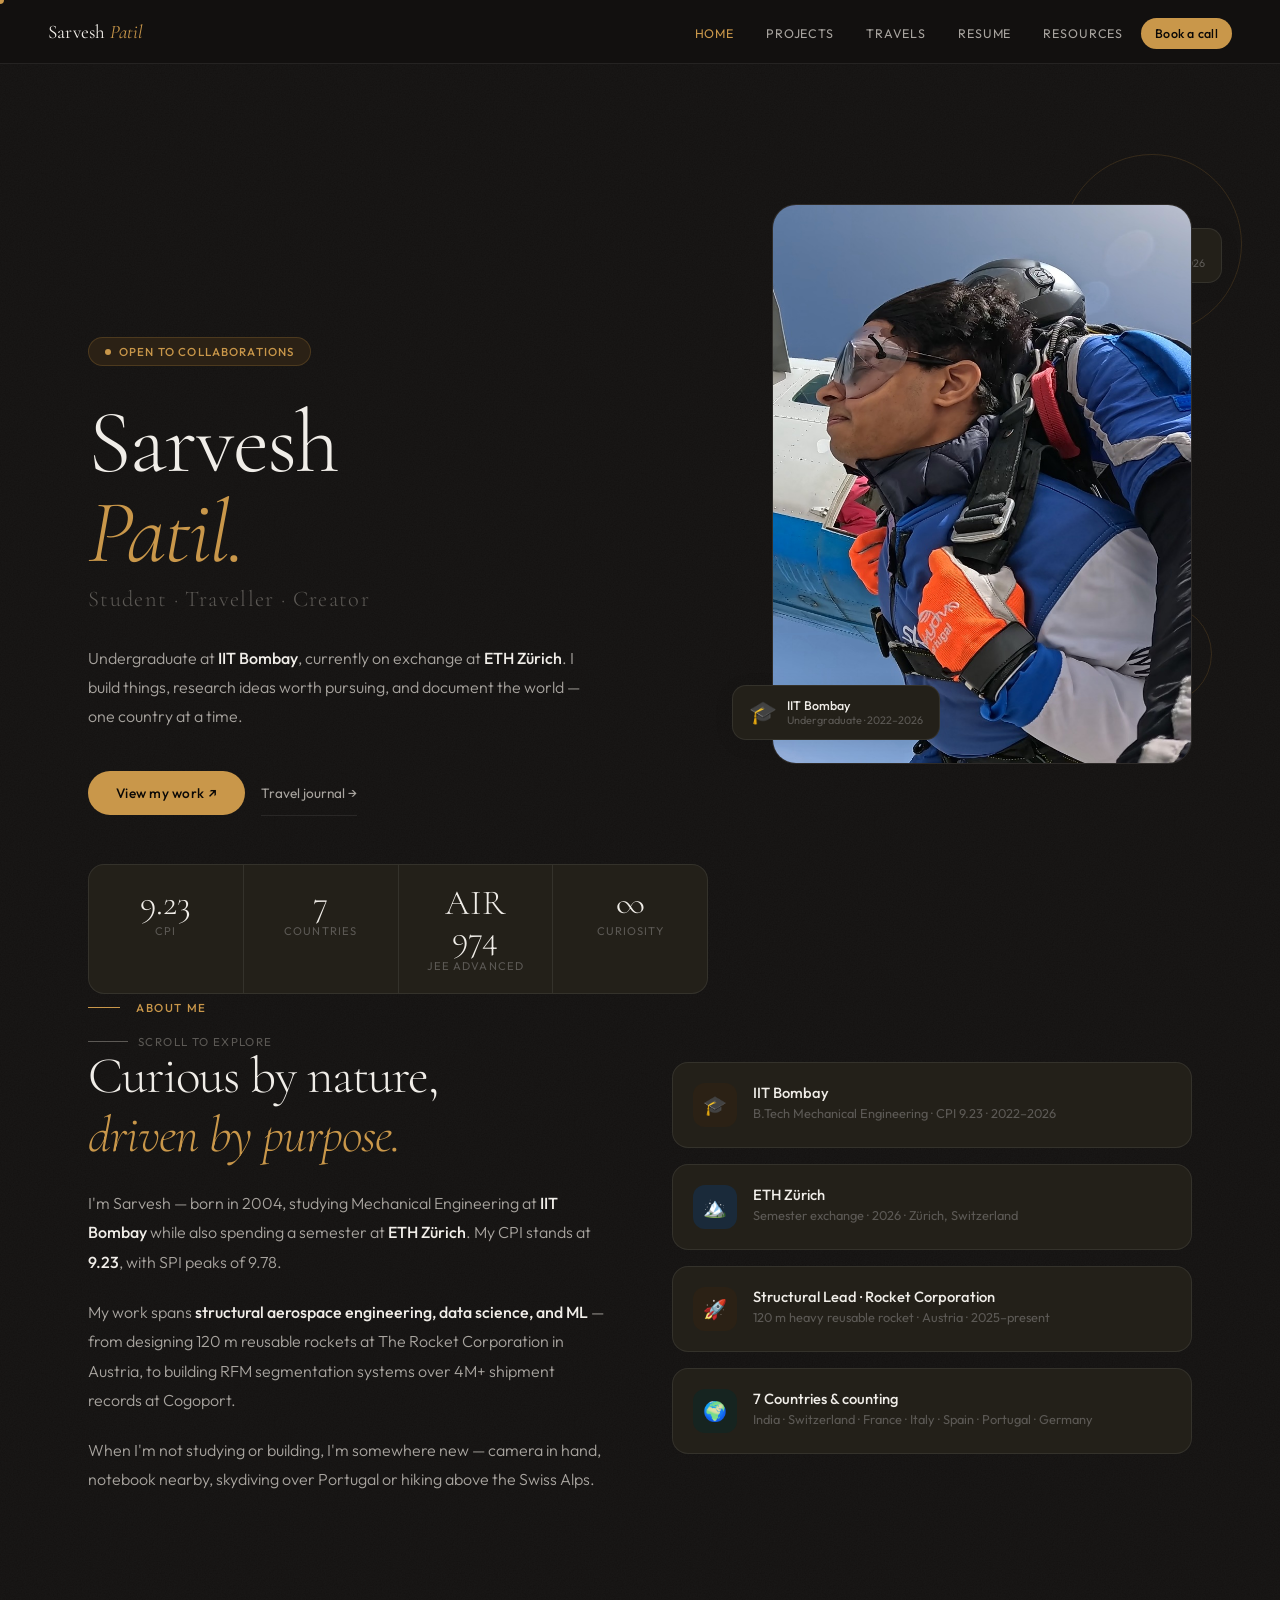
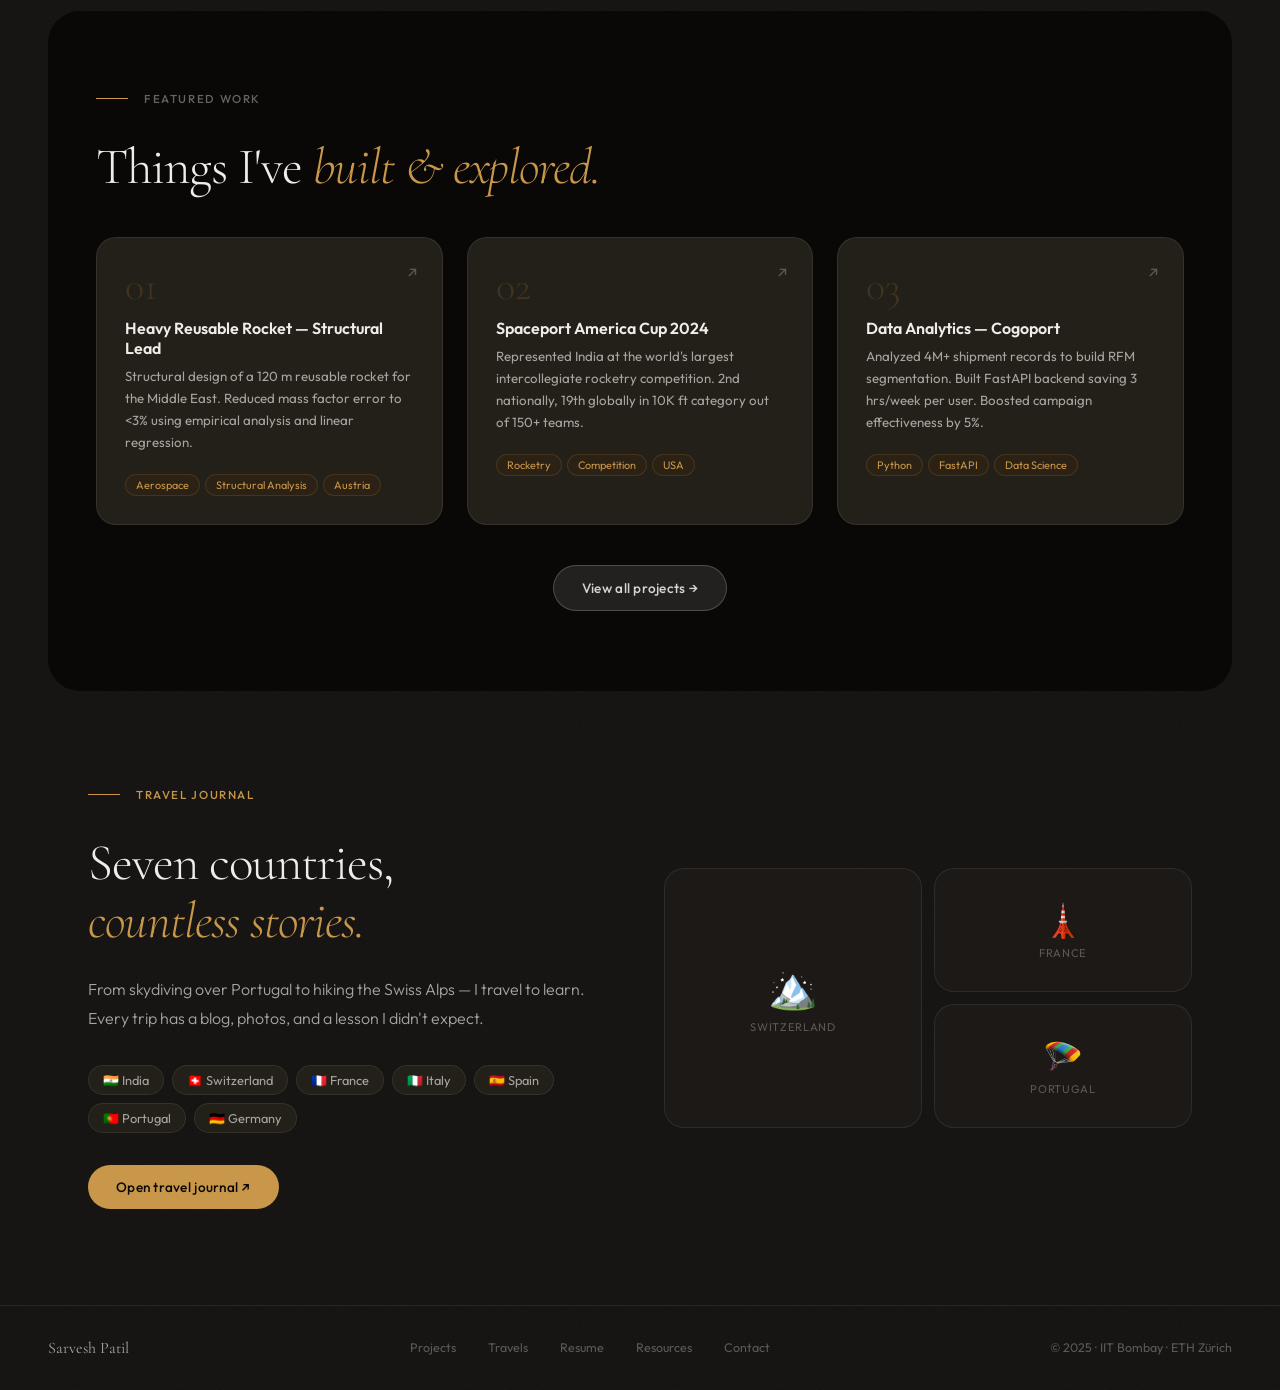
==== commit 9da747f4: "Page seperated" ====
--- a/index.html
+++ b/index.html
@@ -1,482 +1,28 @@
 <!DOCTYPE html>
 <html lang="en">
 <head>
+<!-- Google tag (gtag.js) -->
+<script async src="https://www.googletagmanager.com/gtag/js?id=G-9ZT6FWW5KZ"></script>
+<script>
+  window.dataLayer = window.dataLayer || [];
+  function gtag(){dataLayer.push(arguments);}
+  gtag('js', new Date());
+  gtag('config', 'G-9ZT6FWW5KZ');
+</script>
 <meta charset="UTF-8">
 <meta name="viewport" content="width=device-width, initial-scale=1.0">
 <title>Sarvesh Patil — Student · Traveller · Creator</title>
+<meta name="description" content="Sarvesh Patil — IIT Bombay undergraduate, ETH Zürich exchange student, aerospace engineer, traveller, and creator.">
 <link rel="preconnect" href="https://fonts.googleapis.com">
 <link href="https://fonts.googleapis.com/css2?family=Cormorant+Garamond:ital,wght@0,300;0,400;0,600;1,300;1,400&family=Outfit:wght@300;400;500;600&display=swap" rel="stylesheet">
-<link rel="stylesheet" href="https://unpkg.com/leaflet@1.9.4/dist/leaflet.css" integrity="sha256-sA+NdrbYz3S7Q0s5pYB33FY2V4kT3s7Z/tkKQTmD6j0=" crossorigin="" />
-<script src="https://unpkg.com/leaflet@1.9.4/dist/leaflet.js" integrity="sha256-o9N1j7k1PvMx3NQbK5F1cPE6eS5kNR1F+5vYvHpy8wM=" crossorigin=""></script>
-<style>
-*,*::before,*::after{box-sizing:border-box;margin:0;padding:0}
-:root{
-  --bg:#131110;       --bg2:#1C1917;      --surface:#232019;
-  --white:#FFFFFF;
-  --ink:#F0EDE8;      --ink2:#A8A49F;     --ink3:#5C5955;
-  --gold:#C9974A;     --gold-lt:#2B2115;
-  --green:#4A9A75;    --green-lt:#162420;
-  --blue:#4A7AB5;     --blue-lt:#162030;
-  --red:#C05050;      --red-lt:#2C1818;
-  --border:rgba(255,255,255,0.08);
-  --dark-section:#0A0806;
-  --serif:'Cormorant Garamond',Georgia,serif;
-  --sans:'Outfit',sans-serif;
-  --ease:cubic-bezier(0.22,1,0.36,1);
-}
-html{scroll-behavior:smooth}
-body{font-family:var(--sans);background:var(--bg);color:var(--ink);overflow-x:hidden;
-  background-image:url("data:image/svg+xml,%3Csvg xmlns='http://www.w3.org/2000/svg' width='300' height='300'%3E%3Cfilter id='n'%3E%3CfeTurbulence type='fractalNoise' baseFrequency='0.75' numOctaves='4' stitchTiles='stitch'/%3E%3CfeColorMatrix type='saturate' values='0'/%3E%3C/filter%3E%3Crect width='300' height='300' filter='url(%23n)' opacity='0.04'/%3E%3C/svg%3E");
-}
-
-/* ═══════════════════════════════
-   CUSTOM CURSOR
-═══════════════════════════════ */
-*{cursor:none}
-#cursor{position:fixed;z-index:9999;width:8px;height:8px;background:var(--gold);border-radius:50%;pointer-events:none;transform:translate(-50%,-50%);transition:width .25s var(--ease),height .25s var(--ease),background .2s;}
-#cursor.big{width:36px;height:36px;background:rgba(181,132,58,.15);border:1px solid var(--gold);}
-@media(max-width:900px){#cursor{display:none}*{cursor:auto}}
-
-/* ═══════════════════════════════
-   NAV
-═══════════════════════════════ */
-nav{position:fixed;top:0;left:0;right:0;z-index:800;display:flex;align-items:center;justify-content:space-between;padding:0 3rem;height:64px;background:rgba(19,17,16,.92);backdrop-filter:blur(16px);border-bottom:1px solid var(--border);transition:height .3s var(--ease);}
-nav.shrunk{height:52px;}
-.nav-logo{font-family:var(--serif);font-size:1.2rem;font-weight:400;color:var(--ink);text-decoration:none;letter-spacing:.01em;}
-.nav-logo span{color:var(--gold);font-style:italic;}
-.nav-links{display:flex;gap:.25rem;list-style:none;align-items:center;}
-.nav-links a{font-size:.78rem;font-weight:400;letter-spacing:.07em;text-transform:uppercase;color:var(--ink2);text-decoration:none;padding:8px 14px;border-radius:8px;transition:color .2s,background .2s;}
-.nav-links a:hover{color:var(--ink);background:rgba(255,255,255,.07);}
-.nav-links a.active{color:var(--gold);}
-.nav-cta{background:var(--gold)!important;color:var(--dark-section)!important;border-radius:100px!important;font-weight:500!important;text-transform:none!important;letter-spacing:.02em!important;}
-.nav-cta:hover{background:var(--gold)!important;color:white!important;}
-.nav-mobile-btn{display:none;flex-direction:column;gap:5px;background:none;border:none;padding:8px;cursor:pointer;}
-.nav-mobile-btn span{width:22px;height:1.5px;background:var(--ink);display:block;transition:transform .3s,opacity .3s;}
-@media(max-width:900px){
-  nav{padding:0 1.25rem;}
-  .nav-links{display:none;position:fixed;inset:0;top:52px;background:rgba(19,17,16,.98);backdrop-filter:blur(20px);flex-direction:column;align-items:center;justify-content:center;gap:1.5rem;z-index:799;}
-  .nav-links.open{display:flex;}
-  .nav-links a{font-size:1.2rem;}
-  .nav-mobile-btn{display:flex;}
-  .nav-cta{margin-top:.5rem;}
-}
-
-/* ═══════════════════════════════
-   PAGE SECTIONS (SPA)
-═══════════════════════════════ */
-.page-section{display:none;min-height:100vh;padding-top:64px;}
-.page-section.active{display:block;animation:pageIn .42s var(--ease) both;}
-
-/* ═══════════════════════════════
-   ── HOME PAGE ──
-═══════════════════════════════ */
-.hero{min-height:calc(100vh - 64px);display:grid;grid-template-columns:1fr 420px;align-items:center;gap:4rem;padding:4rem 3rem 4rem;max-width:1200px;margin:0 auto;}
-.hero-tag{display:inline-flex;align-items:center;gap:8px;background:var(--gold-lt);border:1px solid rgba(181,132,58,.25);border-radius:100px;padding:6px 16px;font-size:.72rem;font-weight:500;letter-spacing:.1em;text-transform:uppercase;color:var(--gold);margin-bottom:2rem;opacity:0;animation:fadeUp .7s var(--ease) .1s forwards;}
-.hero-tag-dot{width:6px;height:6px;border-radius:50%;background:var(--gold);animation:blink 2s ease-in-out infinite;}
-@keyframes blink{0%,100%{opacity:1}50%{opacity:.3}}
-.hero-name{font-family:var(--serif);font-size:clamp(3.5rem,7vw,6rem);font-weight:300;line-height:1;letter-spacing:-.02em;color:var(--ink);margin-bottom:.5rem;opacity:0;animation:fadeUp .8s var(--ease) .2s forwards;}
-.hero-name em{font-style:italic;color:var(--gold);display:block;}
-.hero-tagline{font-family:var(--serif);font-size:clamp(1.1rem,2vw,1.4rem);font-weight:300;color:var(--ink3);letter-spacing:.06em;margin-bottom:2rem;opacity:0;animation:fadeUp .8s var(--ease) .35s forwards;}
-.hero-bio{font-size:1rem;font-weight:300;color:var(--ink2);line-height:1.8;max-width:500px;margin-bottom:2.5rem;opacity:0;animation:fadeUp .8s var(--ease) .45s forwards;}
-.hero-bio strong{font-weight:500;color:var(--ink);}
-.hero-actions{display:flex;gap:1rem;align-items:center;flex-wrap:wrap;opacity:0;animation:fadeUp .8s var(--ease) .55s forwards;}
-.btn-primary{display:inline-flex;align-items:center;gap:8px;background:var(--gold);color:var(--dark-section);padding:13px 28px;border-radius:100px;font-size:.85rem;font-weight:500;text-decoration:none;transition:background .25s,transform .2s;letter-spacing:.02em;border:none;}
-.btn-primary:hover{background:var(--gold);transform:translateY(-2px);}
-.btn-secondary{display:inline-flex;align-items:center;gap:8px;color:var(--ink2);padding:13px 0;font-size:.85rem;font-weight:400;text-decoration:none;border-bottom:1px solid var(--border);transition:color .2s,border-color .2s;background:none;border-left:none;border-right:none;border-top:none;}
-.btn-secondary:hover{color:var(--gold);border-color:var(--gold);}
-.hero-stats{display:flex;gap:0;margin-top:3rem;border:1px solid var(--border);border-radius:16px;overflow:hidden;background:var(--surface);opacity:0;animation:fadeUp .8s var(--ease) .65s forwards;}
-.hero-stat{flex:1;padding:1.25rem 1.5rem;border-right:1px solid var(--border);text-align:center;}
-.hero-stat:last-child{border-right:none;}
-.hero-stat-num{font-family:var(--serif);font-size:2.2rem;font-weight:300;color:var(--ink);line-height:1;display:block;}
-.hero-stat-label{font-size:.7rem;color:var(--ink3);letter-spacing:.1em;text-transform:uppercase;display:block;margin-top:4px;}
-.hero-scroll{margin-top:2.5rem;display:flex;align-items:center;gap:10px;font-size:.72rem;letter-spacing:.12em;text-transform:uppercase;color:var(--ink3);opacity:0;animation:fadeUp .8s var(--ease) .9s forwards;}
-.scroll-line{width:40px;height:1px;background:var(--ink3);position:relative;overflow:hidden;}
-.scroll-line::after{content:'';position:absolute;top:0;left:-100%;width:100%;height:100%;background:var(--gold);animation:slideRight 2s ease-in-out infinite;}
-@keyframes slideRight{0%{left:-100%}100%{left:100%}}
-/* Hero right photo */
-.hero-right{opacity:0;animation:fadeLeft .9s var(--ease) .4s forwards;position:relative;}
-.photo-card{position:relative;border-radius:24px;overflow:hidden;aspect-ratio:3/4;background:var(--bg2);border:1px solid var(--border);}
-.photo-placeholder{width:100%;height:100%;display:flex;flex-direction:column;align-items:center;justify-content:center;gap:12px;background:linear-gradient(160deg,var(--bg2) 0%,#2A2520 100%);}
-.photo-img{width:100%;height:100%;object-fit:cover;}
-.photo-icon{width:72px;height:72px;border-radius:50%;background:var(--gold-lt);border:2px dashed rgba(181,132,58,.4);display:flex;align-items:center;justify-content:center;font-size:2rem;}
-.photo-label{font-size:.78rem;color:var(--ink3);letter-spacing:.08em;text-transform:uppercase;text-align:center;max-width:160px;line-height:1.6;}
-.photo-badge{position:absolute;background:var(--surface);border-radius:14px;padding:12px 16px;border:1px solid var(--border);box-shadow:0 4px 20px rgba(0,0,0,.08);display:flex;align-items:center;gap:10px;}
-.photo-badge-1{bottom:24px;left:-40px;animation:float 4s ease-in-out infinite;}
-.photo-badge-2{top:24px;right:-30px;animation:float 4s ease-in-out infinite 2s;}
-@keyframes float{0%,100%{transform:translateY(0)}50%{transform:translateY(-8px)}}
-.badge-icon{font-size:1.4rem;}
-.badge-title{font-size:.78rem;font-weight:500;color:var(--ink);}
-.badge-sub{font-size:.68rem;color:var(--ink3);}
-.deco-ring{position:absolute;border-radius:50%;border:1px solid rgba(181,132,58,.2);pointer-events:none;}
-.deco-ring-1{width:180px;height:180px;top:-50px;right:-50px;}
-.deco-ring-2{width:100px;height:100px;bottom:60px;right:-20px;}
-
-/* About section */
-.about-section{max-width:1200px;margin:0 auto;padding:6rem 3rem;}
-.about-grid{display:grid;grid-template-columns:1fr 1fr;gap:4rem;align-items:center;}
-.about-text p{font-size:1rem;font-weight:300;color:var(--ink2);line-height:1.85;margin-bottom:1.25rem;}
-.about-text p strong{font-weight:500;color:var(--ink);}
-.about-highlights{display:flex;flex-direction:column;gap:1rem;}
-.highlight-card{display:flex;align-items:flex-start;gap:1rem;background:var(--surface);border-radius:16px;padding:1.25rem;border:1px solid var(--border);transition:transform .25s var(--ease),box-shadow .25s;}
-.highlight-card:hover{transform:translateX(6px);box-shadow:0 4px 20px rgba(0,0,0,.07);}
-.highlight-icon{width:44px;height:44px;border-radius:12px;display:flex;align-items:center;justify-content:center;font-size:1.2rem;flex-shrink:0;}
-.hi-gold{background:var(--gold-lt)} .hi-green{background:var(--green-lt)} .hi-blue{background:#1A2A3A}
-.highlight-info h4{font-size:.92rem;font-weight:500;color:var(--ink);margin-bottom:2px;}
-.highlight-info p{font-size:.8rem;color:var(--ink3);line-height:1.5;}
-
-/* ═══════════════════════════════
-   ── PROJECTS PAGE ──
-═══════════════════════════════ */
-.projects-hero{background:var(--dark-section);padding:5rem 0 4rem;position:relative;overflow:hidden;}
-.projects-hero::before{content:'';position:absolute;top:-80px;right:-80px;width:400px;height:400px;border-radius:50%;background:rgba(181,132,58,.07);pointer-events:none;}
-.ph-inner{max-width:1100px;margin:0 auto;padding:0 3rem;}
-.ph-eye{font-size:.72rem;font-weight:500;letter-spacing:.14em;text-transform:uppercase;color:var(--gold);margin-bottom:1rem;}
-.ph-name{font-family:var(--serif);font-size:clamp(2.6rem,6vw,4.5rem);font-weight:300;line-height:1;letter-spacing:-.02em;color:var(--ink);margin-bottom:.75rem;}
-.ph-name em{font-style:italic;color:var(--gold);}
-.ph-sub{font-size:1rem;font-weight:300;color:rgba(255,255,255,.5);max-width:500px;line-height:1.7;}
-.projects-content{max-width:1100px;margin:0 auto;padding:4rem 3rem;}
-.proj-grid{display:grid;grid-template-columns:repeat(3,1fr);gap:1.5rem;margin-bottom:4rem;}
-.proj-card{background:var(--surface);border:1px solid var(--border);border-radius:20px;padding:1.75rem;text-decoration:none;display:block;transition:box-shadow .25s,transform .25s var(--ease);color:inherit;position:relative;overflow:hidden;}
-.proj-card::after{content:'';position:absolute;top:0;left:0;width:100%;height:3px;background:var(--gold);transform:scaleX(0);transform-origin:left;transition:transform .3s var(--ease);}
-.proj-card:hover{box-shadow:0 8px 32px rgba(0,0,0,.45);transform:translateY(-4px);}
-.proj-card:hover::after{transform:scaleX(1);}
-.proj-num{font-family:var(--serif);font-size:2.5rem;font-weight:300;color:rgba(181,132,58,.2);line-height:1;margin-bottom:.75rem;}
-.proj-title{font-size:1rem;font-weight:600;color:var(--ink);margin-bottom:.5rem;}
-.proj-org{font-size:.78rem;color:var(--ink3);margin-bottom:.75rem;font-weight:400;}
-.proj-desc{font-size:.83rem;color:var(--ink2);line-height:1.65;margin-bottom:1.25rem;}
-.proj-tags{display:flex;flex-wrap:wrap;gap:5px;}
-.proj-tag{font-size:.68rem;padding:3px 10px;border-radius:100px;background:var(--gold-lt);border:1px solid rgba(181,132,58,.2);color:var(--gold);}
-.proj-arrow{position:absolute;top:1.5rem;right:1.5rem;color:var(--ink3);font-size:1rem;transition:color .2s,transform .2s;}
-.proj-card:hover .proj-arrow{color:var(--gold);transform:translate(3px,-3px);}
-/* Technical timeline in projects */
-.tech-section{background:var(--bg2);border-radius:24px;padding:3rem;margin-bottom:3rem;}
-.tech-section-title{font-family:var(--serif);font-size:1.8rem;font-weight:300;color:var(--ink);margin-bottom:2rem;}
-.tech-section-title em{font-style:italic;color:var(--gold);}
-.tech-grid{display:grid;grid-template-columns:1fr 1fr;gap:1.25rem;}
-.tech-item{background:var(--surface);border:1px solid var(--border);border-radius:16px;padding:1.25rem 1.5rem;position:relative;overflow:hidden;}
-.tech-item::before{content:'';position:absolute;top:0;left:0;width:3px;height:100%;background:var(--gold);border-radius:3px 0 0 3px;}
-.tech-item-title{font-size:.9rem;font-weight:600;color:var(--ink);margin-bottom:3px;}
-.tech-item-meta{font-size:.75rem;color:var(--ink3);margin-bottom:.75rem;}
-.tech-item-bullets{display:flex;flex-direction:column;gap:4px;}
-.tech-item-bullet{font-size:.78rem;color:var(--ink2);line-height:1.55;display:flex;gap:8px;}
-.tech-item-bullet::before{content:'—';color:var(--gold);flex-shrink:0;}
-
-/* ═══════════════════════════════
-   ── TRAVELS PAGE ──
-═══════════════════════════════ */
-.travel-hero{padding:5rem 3rem 3rem;max-width:1100px;margin:0 auto;}
-.t-eyebrow{font-size:.78rem;font-weight:500;letter-spacing:.12em;text-transform:uppercase;color:var(--gold);margin-bottom:1rem;}
-.t-title{font-family:var(--serif);font-size:clamp(2.4rem,5vw,3.8rem);line-height:1.1;letter-spacing:-.03em;color:var(--ink);margin-bottom:1rem;}
-.t-title em{font-style:italic;color:var(--gold);}
-.t-sub{font-size:1.05rem;font-weight:300;color:var(--ink2);max-width:520px;line-height:1.65;}
-.t-stats{display:flex;gap:2.5rem;margin-top:2.5rem;}
-.t-stat-num{font-family:var(--serif);font-size:2rem;color:var(--ink);line-height:1;}
-.t-stat-label{font-size:.78rem;color:var(--ink3);letter-spacing:.04em;text-transform:uppercase;font-weight:500;margin-top:2px;}
-/* Map */
-.map-section{max-width:1100px;margin:0 auto;padding:0 3rem 4rem;}
-.map-container{position:relative;background:#161A15;border-radius:20px;overflow:hidden;border:1px solid var(--border);}
-#world-map{width:100%;height:auto;display:block;}
-.leaflet-tile{filter:invert(1) hue-rotate(180deg) brightness(.75) saturate(.6);}
-.country-path{fill:#D8DDD6;transition:fill .25s;}
-.country-visited{fill:rgba(46,107,79,.15);stroke:#2E6B4F;stroke-width:.5;}
-.country-visited:hover{fill:rgba(46,107,79,.28);cursor:pointer;}
-.map-pin-group{cursor:pointer;}
-.map-pin-group:hover .pin-circle{r:8;}
-.pin-circle{transition:r .2s;}
-.pin-pulse{animation:pulse 2.5s ease-in-out infinite;transform-origin:center;}
-@keyframes pulse{0%,100%{opacity:.4;r:12}50%{opacity:0;r:20}}
-/* ═══════════════════════════════
-   MAP HOVER CARD
-═══════════════════════════════ */
-.map-hover-card{position:absolute;background:var(--surface);border-radius:18px;padding:16px;box-shadow:0 12px 40px rgba(0,0,0,.6),0 2px 8px rgba(0,0,0,.4);border:1px solid var(--border);width:300px;pointer-events:none;opacity:0;transform:translateY(10px) scale(.97);transition:opacity .22s var(--ease),transform .22s var(--ease);z-index:500;}
-.map-hover-card.visible{opacity:1;transform:translateY(0) scale(1);}
-.mhc-header{display:flex;align-items:center;gap:10px;margin-bottom:12px;}
-.mhc-flag{font-size:2rem;line-height:1;}
-.mhc-name{font-family:var(--serif);font-size:1.2rem;color:var(--ink);line-height:1.1;}
-.mhc-year{font-size:.68rem;color:var(--ink3);text-transform:uppercase;letter-spacing:.08em;margin-top:2px;}
-.mhc-photos{display:grid;grid-template-columns:repeat(3,1fr);gap:6px;margin-bottom:10px;}
-.mhc-photo{aspect-ratio:1;border-radius:8px;overflow:hidden;}
-.mhc-photo img{width:100%;height:100%;object-fit:cover;display:block;}
-.mhc-photo-empty{width:100%;height:100%;display:flex;align-items:center;justify-content:center;font-size:1.6rem;background:var(--bg2);}
-.mhc-desc{font-size:.78rem;color:var(--ink2);line-height:1.55;}
-.mhc-cta{font-size:.72rem;font-weight:500;color:var(--green);border-bottom:1px solid rgba(45,90,69,.3);padding-bottom:1px;display:inline-block;margin-top:8px;}
-/* Map DivIcon markers */
-.map-marker-wrap{position:relative;width:32px;height:32px;display:flex;align-items:center;justify-content:center;cursor:pointer;}
-.map-marker-dot{width:12px;height:12px;border-radius:50%;background:var(--green);border:2.5px solid var(--bg);box-shadow:0 2px 8px rgba(0,0,0,.28);position:relative;z-index:2;transition:transform .2s var(--ease),background .2s;}
-.map-marker-ring{position:absolute;inset:0;border-radius:50%;background:rgba(45,90,69,.25);animation:markerPulse 2.2s ease-in-out infinite;}
-.map-marker-ring-2{position:absolute;inset:0;border-radius:50%;background:rgba(45,90,69,.12);animation:markerPulse 2.2s ease-in-out infinite .7s;}
-.map-marker-wrap:hover .map-marker-dot{transform:scale(1.5);background:#1F4F33;}
-@keyframes markerPulse{0%{transform:scale(1);opacity:.6}70%,100%{transform:scale(2.4);opacity:0}}
-/* Country grid */
-.grid-section{max-width:1100px;margin:0 auto;padding:0 3rem 6rem;}
-.sec-divider{display:flex;align-items:center;gap:1.5rem;margin-bottom:3rem;}
-.sec-div-line{flex:1;height:1px;background:var(--border);}
-.sec-div-label{font-size:.78rem;font-weight:500;letter-spacing:.1em;text-transform:uppercase;color:var(--ink3);white-space:nowrap;}
-.country-grid{display:grid;grid-template-columns:repeat(auto-fill,minmax(300px,1fr));gap:1.5rem;}
-.country-card{background:var(--surface);border-radius:18px;overflow:hidden;border:1px solid var(--border);box-shadow:0 1px 3px rgba(0,0,0,.06);cursor:pointer;transition:transform .25s,box-shadow .25s;color:inherit;display:block;}
-.country-card:hover{transform:translateY(-4px);box-shadow:0 12px 32px rgba(0,0,0,.5);}
-.card-visual{height:180px;position:relative;overflow:hidden;display:flex;align-items:center;justify-content:center;}
-.card-visual-bg{position:absolute;inset:0;background-size:cover;background-position:center;transition:transform .5s;}
-.country-card:hover .card-visual-bg{transform:scale(1.04);}
-.card-visual-overlay{position:absolute;inset:0;background:linear-gradient(to bottom,rgba(0,0,0,.05) 0%,rgba(0,0,0,.35) 100%);}
-.card-flag-large{position:relative;z-index:1;font-size:3rem;filter:drop-shadow(0 2px 6px rgba(0,0,0,.25));}
-.card-body{padding:1.25rem;}
-.card-meta{display:flex;align-items:center;justify-content:space-between;margin-bottom:6px;}
-.card-country-name{font-family:var(--serif);font-size:1.25rem;color:var(--ink);}
-.card-year-badge{font-size:.72rem;font-weight:500;letter-spacing:.06em;text-transform:uppercase;color:var(--green);background:rgba(46,107,79,.1);padding:3px 10px;border-radius:100px;}
-.card-desc{font-size:.875rem;color:var(--ink2);line-height:1.6;margin-bottom:1rem;}
-.card-tags{display:flex;flex-wrap:wrap;gap:6px;}
-.card-tag{font-size:.72rem;color:var(--ink3);background:var(--bg);border:1px solid var(--border);padding:3px 10px;border-radius:100px;}
-/* Modal */
-.modal-backdrop{position:fixed;inset:0;background:rgba(0,0,0,.75);backdrop-filter:blur(6px);z-index:900;display:none;align-items:center;justify-content:center;padding:2rem;}
-.modal-backdrop.open{display:flex;}
-.modal{background:var(--surface);border-radius:24px;max-width:680px;width:100%;max-height:85vh;overflow-y:auto;box-shadow:0 20px 60px rgba(0,0,0,.2);animation:modalIn .3s cubic-bezier(0.34,1.56,0.64,1);}
-@keyframes modalIn{from{opacity:0;transform:scale(.92) translateY(20px)}to{opacity:1;transform:scale(1) translateY(0)}}
-.modal-visual{height:240px;background-size:cover;background-position:center;border-radius:24px 24px 0 0;position:relative;}
-.modal-close{position:absolute;top:1rem;right:1rem;background:rgba(0,0,0,.55);border:none;border-radius:50%;width:36px;height:36px;font-size:1rem;cursor:pointer;display:flex;align-items:center;justify-content:center;color:#F0EDE8;}
-.modal-body{padding:2rem;}
-.modal-header{display:flex;align-items:flex-start;gap:1rem;margin-bottom:1.25rem;}
-.modal-flag{font-size:2.5rem;line-height:1;}
-.modal-title{font-family:var(--serif);font-size:2rem;color:var(--ink);line-height:1.1;letter-spacing:-.02em;}
-.modal-subtitle{font-size:.82rem;color:var(--ink3);margin-top:4px;font-weight:500;letter-spacing:.05em;text-transform:uppercase;}
-.modal-content{font-size:.95rem;color:var(--ink2);line-height:1.75;}
-.modal-content p{margin-bottom:1rem;}
-.modal-photos-label{font-size:.72rem;font-weight:500;letter-spacing:.1em;text-transform:uppercase;color:var(--ink3);margin-top:1.5rem;margin-bottom:8px;}
-.modal-photos{display:grid;grid-template-columns:repeat(3,1fr);gap:8px;}
-.modal-photo{aspect-ratio:1;background:var(--bg);border-radius:10px;display:flex;align-items:center;justify-content:center;border:1px dashed var(--border);font-size:.72rem;color:var(--ink3);text-align:center;padding:8px;}
-
-/* ═══════════════════════════════
-   ── RESUME PAGE ──
-═══════════════════════════════ */
-.resume-hero-strip{background:var(--dark-section);padding:5rem 0 4rem;position:relative;overflow:hidden;}
-.resume-hero-strip::before{content:'';position:absolute;top:-80px;right:-80px;width:400px;height:400px;border-radius:50%;background:rgba(181,132,58,.07);pointer-events:none;}
-.rh-inner{max-width:1100px;margin:0 auto;padding:0 3rem;display:grid;grid-template-columns:1fr auto;gap:3rem;align-items:end;}
-.rh-eye{font-size:.72rem;font-weight:500;letter-spacing:.14em;text-transform:uppercase;color:var(--gold);margin-bottom:1rem;}
-.rh-name{font-family:var(--serif);font-size:clamp(2.8rem,6vw,4.8rem);font-weight:300;line-height:1;letter-spacing:-.02em;color:var(--ink);margin-bottom:.5rem;}
-.rh-name em{font-style:italic;color:var(--gold);}
-.rh-role{font-size:1rem;font-weight:300;color:rgba(255,255,255,.55);margin-bottom:2rem;letter-spacing:.04em;}
-.rh-meta{display:flex;flex-wrap:wrap;gap:.75rem;}
-.meta-pill{display:inline-flex;align-items:center;gap:7px;background:rgba(255,255,255,.07);border:1px solid rgba(255,255,255,.12);border-radius:100px;padding:7px 14px;font-size:.78rem;color:rgba(255,255,255,.7);}
-.meta-pill strong{color:white;font-weight:500;}
-.rh-stats-right{display:flex;flex-direction:column;gap:1.5rem;align-items:flex-end;}
-.big-stat-num{font-family:var(--serif);font-size:3rem;font-weight:300;color:var(--gold);line-height:1;display:block;}
-.big-stat-label{font-size:.7rem;letter-spacing:.1em;text-transform:uppercase;color:rgba(255,255,255,.4);}
-/* Stats bar */
-.stats-bar{background:var(--surface);border-bottom:1px solid var(--border);display:flex;overflow-x:auto;}
-.stats-bar::-webkit-scrollbar{display:none;}
-.sp{flex:1;min-width:130px;padding:1.25rem 1rem;text-align:center;border-right:1px solid var(--border);}
-.sp:last-child{border-right:none;}
-.sp-num{font-family:var(--serif);font-size:1.7rem;font-weight:300;color:var(--ink);display:block;line-height:1;}
-.sp-label{font-size:.65rem;letter-spacing:.1em;text-transform:uppercase;color:var(--ink3);display:block;margin-top:4px;}
-/* Resume two col */
-.resume-page-inner{max-width:1100px;margin:0 auto;padding:4rem 3rem;}
-.resume-two-col{display:grid;grid-template-columns:240px 1fr;gap:3.5rem;align-items:start;}
-.res-sidebar{position:sticky;top:80px;}
-.res-sidebar-nav{display:flex;flex-direction:column;gap:3px;margin-bottom:2rem;}
-.res-sidebar-link{display:flex;align-items:center;gap:10px;padding:10px 14px;border-radius:10px;font-size:.82rem;color:var(--ink2);text-decoration:none;transition:background .2s,color .2s;cursor:pointer;}
-.res-sidebar-link:hover,.res-sidebar-link.rs-active{background:var(--gold-lt);color:var(--gold);}
-.res-sidebar-link .sdot{width:6px;height:6px;border-radius:50%;background:var(--border);flex-shrink:0;transition:background .2s;}
-.res-sidebar-link.rs-active .sdot{background:var(--gold);}
-.res-dl{display:flex;align-items:center;justify-content:center;gap:8px;background:var(--gold);color:var(--dark-section);padding:12px 20px;border-radius:12px;font-size:.82rem;font-weight:500;text-decoration:none;transition:background .2s;width:100%;}
-.res-dl:hover{background:var(--gold);}
-.tag-cloud-wrap{margin-top:2rem;}
-.tag-cloud-label{font-size:.68rem;letter-spacing:.1em;text-transform:uppercase;color:var(--ink3);margin-bottom:10px;display:block;}
-.tag-cloud{display:flex;flex-wrap:wrap;gap:5px;}
-.tc-tag{font-size:.7rem;padding:3px 9px;border-radius:100px;background:var(--bg2);border:1px solid var(--border);color:var(--ink2);}
-/* Timeline */
-.res-section{margin-bottom:4rem;scroll-margin-top:80px;}
-.sec-head{display:flex;align-items:center;gap:1rem;margin-bottom:2rem;}
-.sec-head-line{flex:1;height:1px;background:var(--border);}
-.sec-head-label{display:flex;align-items:center;gap:8px;font-size:.7rem;font-weight:500;letter-spacing:.12em;text-transform:uppercase;color:var(--gold);white-space:nowrap;}
-.timeline{position:relative;padding-left:2rem;}
-.timeline::before{content:'';position:absolute;left:0;top:8px;bottom:0;width:1px;background:var(--border);}
-.tl-item{position:relative;margin-bottom:2.25rem;}
-.tl-item:last-child{margin-bottom:0;}
-.tl-dot{position:absolute;left:-2rem;top:8px;width:10px;height:10px;border-radius:50%;background:var(--gold);border:2px solid var(--bg);transform:translateX(-4px);}
-.tl-card{background:var(--surface);border:1px solid var(--border);border-radius:18px;padding:1.5rem 1.75rem;transition:box-shadow .25s,transform .25s var(--ease);position:relative;overflow:hidden;}
-.tl-card:hover{box-shadow:0 4px 24px rgba(0,0,0,.08);transform:translateX(4px);}
-.tl-accent{position:absolute;top:0;left:0;width:3px;height:100%;border-radius:3px 0 0 3px;}
-.tl-header{display:flex;align-items:flex-start;justify-content:space-between;gap:1rem;margin-bottom:.5rem;flex-wrap:wrap;}
-.tl-title{font-size:1rem;font-weight:600;color:var(--ink);}
-.tl-badge{font-size:.7rem;font-weight:500;letter-spacing:.04em;padding:4px 12px;border-radius:100px;white-space:nowrap;flex-shrink:0;}
-.b-gold{background:var(--gold-lt);color:var(--gold);}
-.b-green{background:var(--green-lt);color:var(--green);}
-.b-blue{background:var(--blue-lt);color:var(--blue);}
-.b-red{background:var(--red-lt);color:var(--red);}
-.b-gray{background:var(--bg2);color:var(--ink3);}
-.tl-org{font-size:.85rem;color:var(--ink2);margin-bottom:.85rem;}
-.tl-org em{font-style:normal;color:var(--ink3);}
-.tl-sub{font-size:.78rem;color:var(--ink3);font-style:italic;margin-bottom:.85rem;line-height:1.5;}
-.tl-bullets{display:flex;flex-direction:column;gap:5px;}
-.tl-bullet{display:flex;gap:10px;font-size:.845rem;font-weight:300;color:var(--ink2);line-height:1.6;}
-.tl-bullet::before{content:'—';color:var(--gold);flex-shrink:0;}
-.tl-bullet strong{font-weight:500;color:var(--ink);}
-/* Skills */
-.skills-grid{display:grid;grid-template-columns:1fr 1fr;gap:1.25rem;}
-.skill-group{background:var(--surface);border:1px solid var(--border);border-radius:16px;padding:1.25rem 1.5rem;}
-.skill-group-label{font-size:.68rem;font-weight:500;letter-spacing:.12em;text-transform:uppercase;color:var(--gold);margin-bottom:1rem;display:flex;align-items:center;gap:8px;}
-.lang-chips{display:flex;flex-wrap:wrap;gap:6px;}
-.lang-chip{font-size:.75rem;padding:5px 12px;border-radius:100px;background:var(--gold-lt);border:1px solid rgba(181,132,58,.2);color:var(--gold);font-weight:500;}
-.skill-items{display:flex;flex-direction:column;gap:8px;}
-.skill-item{display:flex;align-items:center;justify-content:space-between;gap:1rem;}
-.skill-name{font-size:.82rem;color:var(--ink2);}
-.skill-bar-wrap{flex:1;height:4px;background:var(--bg2);border-radius:100px;overflow:hidden;}
-.skill-bar{height:100%;border-radius:100px;background:var(--gold);transition:width 1.2s var(--ease);}
-.skill-pct{font-size:.7rem;color:var(--ink3);min-width:28px;text-align:right;}
-/* Extra grid */
-.extra-grid{display:grid;grid-template-columns:1fr 1fr;gap:1rem;}
-.extra-card{background:var(--surface);border:1px solid var(--border);border-radius:14px;padding:1.25rem 1.5rem;}
-.extra-category{font-size:.65rem;letter-spacing:.12em;text-transform:uppercase;font-weight:500;margin-bottom:8px;display:flex;align-items:center;gap:6px;}
-.extra-items{display:flex;flex-direction:column;gap:4px;}
-.extra-item{font-size:.8rem;color:var(--ink2);line-height:1.55;display:flex;gap:8px;}
-.extra-item::before{content:'·';color:var(--gold);font-weight:700;flex-shrink:0;}
-
-/* ═══════════════════════════════
-   ── CONTACT PAGE ──
-═══════════════════════════════ */
-.contact-page{max-width:1100px;margin:0 auto;padding:5rem 3rem;}
-.contact-grid{display:grid;grid-template-columns:1fr 1fr;gap:4rem;align-items:start;}
-.contact-left .section-label{display:flex;align-items:center;gap:1rem;margin-bottom:2rem;}
-.contact-left .section-label-line{width:32px;height:1px;background:var(--gold);}
-.contact-left .section-label-text{font-size:.72rem;font-weight:500;letter-spacing:.14em;text-transform:uppercase;color:var(--gold);}
-.contact-heading{font-family:var(--serif);font-size:clamp(2rem,4vw,3.2rem);font-weight:300;line-height:1.15;letter-spacing:-.02em;color:var(--ink);margin-bottom:1.25rem;}
-.contact-heading em{font-style:italic;color:var(--gold);}
-.contact-p{font-size:1rem;font-weight:300;color:var(--ink2);line-height:1.8;margin-bottom:2rem;}
-.social-links{display:flex;flex-direction:column;gap:10px;margin-bottom:2rem;}
-.social-link{display:flex;align-items:center;gap:14px;padding:14px 18px;background:var(--surface);border:1px solid var(--border);border-radius:14px;text-decoration:none;transition:border-color .2s,transform .2s var(--ease),box-shadow .2s;color:inherit;}
-.social-link:hover{border-color:var(--gold);transform:translateX(6px);box-shadow:0 4px 16px rgba(0,0,0,.06);}
-.social-icon{width:40px;height:40px;border-radius:10px;display:flex;align-items:center;justify-content:center;font-size:1.1rem;flex-shrink:0;}
-.s-yt{background:#2C1A1A} .s-ig{background:#2A1A28} .s-li{background:#1A2030}
-.social-name{font-size:.88rem;font-weight:500;color:var(--ink);}
-.social-handle{font-size:.75rem;color:var(--ink3);}
-.social-arrow{color:var(--ink3);margin-left:auto;transition:color .2s;}
-.social-link:hover .social-arrow{color:var(--gold);}
-/* Appointment card */
-.appt-card{background:var(--surface);border-radius:24px;border:1px solid var(--border);padding:2.5rem 2rem;text-align:center;box-shadow:0 4px 24px rgba(0,0,0,.06);position:sticky;top:100px;}
-.appt-icon{font-size:3rem;margin-bottom:1rem;}
-.appt-title{font-family:var(--serif);font-size:1.8rem;font-weight:300;color:var(--ink);margin-bottom:.5rem;}
-.appt-sub{font-size:.88rem;color:var(--ink3);margin-bottom:1.75rem;line-height:1.65;}
-.btn-book{display:inline-flex;align-items:center;justify-content:center;gap:8px;background:var(--gold);color:var(--dark-section);padding:14px 32px;border-radius:100px;font-size:.88rem;font-weight:500;text-decoration:none;transition:background .25s,transform .2s;width:100%;}
-.btn-book:hover{background:var(--gold);transform:translateY(-2px);}
-.appt-note{font-size:.72rem;color:var(--ink3);margin-top:1rem;}
-.appt-divider{height:1px;background:var(--border);margin:1.5rem 0;}
-.appt-email{font-size:.82rem;color:var(--ink2);text-align:center;}
-.appt-email a{color:var(--gold);text-decoration:none;font-weight:500;}
-
-/* ═══════════════════════════════
-   SHARED UTILITIES
-═══════════════════════════════ */
-.section-label{display:flex;align-items:center;gap:1rem;margin-bottom:2rem;}
-.section-label-line{width:32px;height:1px;background:var(--gold);}
-.section-label-text{font-size:.72rem;font-weight:500;letter-spacing:.14em;text-transform:uppercase;color:var(--gold);}
-.section-heading{font-family:var(--serif);font-size:clamp(2rem,4vw,3.2rem);font-weight:300;line-height:1.15;letter-spacing:-.02em;color:var(--ink);margin-bottom:1.5rem;}
-.section-heading em{font-style:italic;color:var(--gold);}
-.reveal{opacity:0;transform:translateY(24px);transition:opacity .8s var(--ease),transform .8s var(--ease);}
-.reveal.visible{opacity:1;transform:none;}
-/* Dark projects banner */
-.dark-band{background:var(--dark-section);border-radius:32px;padding:5rem 3rem;margin:0 3rem;}
-.dark-band .section-heading{color:var(--ink);}
-.dark-band .section-label-text{color:rgba(240,237,232,.4);}
-
-/* FOOTER */
-footer{border-top:1px solid var(--border);padding:2rem 3rem;display:flex;align-items:center;justify-content:space-between;flex-wrap:wrap;gap:1rem;}
-.footer-logo{font-family:var(--serif);font-size:1rem;color:var(--ink2);}
-.footer-links{display:flex;gap:2rem;}
-.footer-links a{font-size:.78rem;color:var(--ink3);text-decoration:none;transition:color .2s;}
-.footer-links a:hover{color:var(--gold);}
-.footer-copy{font-size:.78rem;color:var(--ink3);}
-
-/* RESPONSIVE */
-@media(max-width:900px){
-  .hero{grid-template-columns:1fr;padding:3rem 1.25rem;min-height:auto;}
-  .hero-right{display:none;}
-  .about-grid,.contact-grid,.resume-two-col,.rh-inner{grid-template-columns:1fr;}
-  .proj-grid,.tech-grid,.skills-grid,.extra-grid{grid-template-columns:1fr;}
-  .dark-band,.travel-hero,.map-section,.grid-section,.projects-content,.resume-page-inner,.contact-page{padding-left:1.25rem;padding-right:1.25rem;}
-  .dark-band{margin:0 1.25rem;}
-  .rh-inner{padding:0 1.25rem;}
-  .rh-stats-right{align-items:flex-start;flex-direction:row;}
-  .res-sidebar{display:none;}
-  footer{flex-direction:column;text-align:center;padding:2rem 1.25rem;}
-  .footer-links{justify-content:center;}
-  .modal-photos{grid-template-columns:repeat(2,1fr);}
-}
-/* ═══════════════════════════════
-   SCROLL PROGRESS BAR
-═══════════════════════════════ */
-#scroll-progress{position:fixed;top:64px;left:0;height:3px;background:linear-gradient(90deg,var(--gold),#D0963A);z-index:9999;width:0%;pointer-events:none;transition:width .08s linear,top .3s var(--ease);}
-
-/* ═══════════════════════════════
-   PAGE ENTER ANIMATION
-═══════════════════════════════ */
-@keyframes pageIn{from{opacity:0;transform:translateY(16px)}to{opacity:1;transform:none}}
-
-/* ═══════════════════════════════
-   TABLET  901px – 1024px
-═══════════════════════════════ */
-@media(max-width:1024px) and (min-width:901px){
-  nav{padding:0 2rem;}
-  .hero{grid-template-columns:1fr 280px;gap:2rem;padding:3rem 2rem;}
-  .photo-badge-1{left:-10px;}
-  .photo-badge-2{right:-6px;}
-  .proj-grid{grid-template-columns:repeat(2,1fr);}
-  .tech-grid,.skills-grid,.extra-grid{grid-template-columns:1fr 1fr;}
-  .about-grid{grid-template-columns:1fr;gap:2rem;}
-  .contact-grid{gap:2.5rem;}
-  .resume-two-col{grid-template-columns:190px 1fr;gap:2rem;}
-  .ph-inner,.rh-inner{padding-left:2rem;padding-right:2rem;}
-  .projects-content,.resume-page-inner,.contact-page,.about-section{padding-left:2rem;padding-right:2rem;}
-  .dark-band{margin:0 2rem;padding:4rem 2.5rem;}
-  .travel-hero,.map-section,.grid-section{padding-left:2rem;padding-right:2rem;}
-  .country-grid{grid-template-columns:repeat(2,1fr);}
-  .modal{max-width:90vw;}
-}
-
-/* ═══════════════════════════════
-   MOBILE EXTRA FIXES  ≤ 768px
-═══════════════════════════════ */
-@media(max-width:768px){
-  .travel-preview-home{grid-template-columns:1fr!important;}
-  .hero-stats{flex-wrap:wrap;}
-  .hero-stat{flex:0 0 calc(50% - 0.5px);box-sizing:border-box;}
-  .hero-stat:nth-child(n+3){border-top:1px solid var(--border);}
-  .appt-card{position:static;}
-  .extra-grid,.skills-grid{grid-template-columns:1fr;}
-  .contact-grid{grid-template-columns:1fr!important;}
-  .modal-backdrop{align-items:flex-end;padding:0;}
-  .modal{border-radius:20px 20px 0 0;max-height:92vh;}
-  .rh-stats-right{gap:1rem;}
-}
-
-@keyframes fadeUp{from{opacity:0;transform:translateY(24px)}to{opacity:1;transform:none}}
-@keyframes fadeLeft{from{opacity:0;transform:translateX(24px)}to{opacity:1;transform:none}}
-</style>
+<link rel="stylesheet" href="styles.css">
 </head>
 <body>
 
 <div id="scroll-progress"></div>
 <div id="cursor"></div>
 
-<!-- ═══ NAV ═══ -->
-<nav id="mainNav">
-  <a class="nav-logo" href="#" onclick="showPage('home')">Sarvesh <span>Patil</span></a>
-  <ul class="nav-links" id="navLinks">
-    <li><a href="#" onclick="showPage('home')" data-page="home" class="active">Home</a></li>
-    <li><a href="#" onclick="showPage('projects')" data-page="projects">Projects</a></li>
-    <li><a href="#" onclick="showPage('travels')" data-page="travels">Travels</a></li>
-    <li><a href="#" onclick="showPage('resume')" data-page="resume">Resume</a></li>
-    <li><a href="#" onclick="showPage('resources')" data-page="resources">Resources</a></li>
-    <li><a href="#" onclick="showPage('contact')" data-page="contact" class="nav-cta">Book a call</a></li>
-  </ul>
-  <button class="nav-mobile-btn" id="mobileBtn" onclick="toggleMobileMenu()" aria-label="Menu">
-    <span></span><span></span><span></span>
-  </button>
-</nav>
-
-<!-- ══════════════════════════════════════════
-     PAGE: HOME
-══════════════════════════════════════════ -->
-<div class="page-section active" id="page-home">
+<div class="page-section">
 
   <!-- HERO -->
   <div class="hero">
@@ -486,8 +32,8 @@
       <p class="hero-tagline"><span>Student</span> · <span>Traveller</span> · <span>Creator</span></p>
       <p class="hero-bio">Undergraduate at <strong>IIT Bombay</strong>, currently on exchange at <strong>ETH Zürich</strong>. I build things, research ideas worth pursuing, and document the world — one country at a time.</p>
       <div class="hero-actions">
-        <button class="btn-primary" onclick="showPage('projects')">View my work ↗</button>
-        <button class="btn-secondary" onclick="showPage('travels')">Travel journal →</button>
+        <a href="projects.html" class="btn-primary">View my work ↗</a>
+        <a href="travels.html" class="btn-secondary">Travel journal →</a>
       </div>
       <div class="hero-stats">
         <div class="hero-stat"><span class="hero-stat-num">9.23</span><span class="hero-stat-label">CPI</span></div>
@@ -538,30 +84,30 @@
     <div class="section-label"><div class="section-label-line"></div><span class="section-label-text">Featured work</span></div>
     <h2 class="section-heading">Things I've <em>built & explored.</em></h2>
     <div class="proj-grid" style="margin-top:2.5rem;margin-bottom:2.5rem;">
-      <div class="proj-card" onclick="showPage('projects')" style="cursor:pointer;">
+      <a href="projects.html" class="proj-card">
         <span class="proj-arrow">↗</span>
         <div class="proj-num">01</div>
         <div class="proj-title">Heavy Reusable Rocket — Structural Lead</div>
         <p class="proj-desc">Structural design of a 120 m reusable rocket for the Middle East. Reduced mass factor error to &lt;3% using empirical analysis and linear regression.</p>
         <div class="proj-tags"><span class="proj-tag">Aerospace</span><span class="proj-tag">Structural Analysis</span><span class="proj-tag">Austria</span></div>
-      </div>
-      <div class="proj-card" onclick="showPage('projects')" style="cursor:pointer;">
+      </a>
+      <a href="projects.html" class="proj-card">
         <span class="proj-arrow">↗</span>
         <div class="proj-num">02</div>
         <div class="proj-title">Spaceport America Cup 2024</div>
         <p class="proj-desc">Represented India at the world's largest intercollegiate rocketry competition. 2nd nationally, 19th globally in 10K ft category out of 150+ teams.</p>
         <div class="proj-tags"><span class="proj-tag">Rocketry</span><span class="proj-tag">Competition</span><span class="proj-tag">USA</span></div>
-      </div>
-      <div class="proj-card" onclick="showPage('projects')" style="cursor:pointer;">
+      </a>
+      <a href="projects.html" class="proj-card">
         <span class="proj-arrow">↗</span>
         <div class="proj-num">03</div>
         <div class="proj-title">Data Analytics — Cogoport</div>
         <p class="proj-desc">Analyzed 4M+ shipment records to build RFM segmentation. Built FastAPI backend saving 3 hrs/week per user. Boosted campaign effectiveness by 5%.</p>
         <div class="proj-tags"><span class="proj-tag">Python</span><span class="proj-tag">FastAPI</span><span class="proj-tag">Data Science</span></div>
-      </div>
+      </a>
     </div>
     <div style="text-align:center;">
-      <button onclick="showPage('projects')" class="btn-primary" style="background:rgba(255,255,255,.1);border:1px solid rgba(255,255,255,.2);color:rgba(247,244,239,.85);">View all projects →</button>
+      <a href="projects.html" class="btn-primary" style="background:rgba(255,255,255,.1);border:1px solid rgba(255,255,255,.2);color:rgba(247,244,239,.85);">View all projects →</a>
     </div>
   </div>
 
@@ -581,7 +127,7 @@
           <span style="display:flex;align-items:center;gap:6px;background:var(--surface);border:1px solid var(--border);border-radius:100px;padding:6px 14px;font-size:.8rem;color:var(--ink2);">🇵🇹 Portugal</span>
           <span style="display:flex;align-items:center;gap:6px;background:var(--surface);border:1px solid var(--border);border-radius:100px;padding:6px 14px;font-size:.8rem;color:var(--ink2);">🇩🇪 Germany</span>
         </div>
-        <button class="btn-primary" onclick="showPage('travels')">Open travel journal ↗</button>
+        <a href="travels.html" class="btn-primary">Open travel journal ↗</a>
       </div>
       <div style="display:grid;grid-template-columns:1fr 1fr;gap:12px;">
         <div style="grid-row:span 2;background:var(--bg2);border-radius:20px;border:1px solid var(--border);display:flex;flex-direction:column;align-items:center;justify-content:center;gap:8px;font-size:2.5rem;min-height:260px;">🏔️<span style="font-size:.7rem;color:var(--ink3);text-transform:uppercase;letter-spacing:.06em;">Switzerland</span></div>
@@ -594,786 +140,16 @@
   <footer>
     <div class="footer-logo">Sarvesh Patil</div>
     <div class="footer-links">
-      <a href="#" onclick="showPage('projects')">Projects</a>
-      <a href="#" onclick="showPage('travels')">Travels</a>
-      <a href="#" onclick="showPage('resume')">Resume</a>
-      <a href="#" onclick="showPage('contact')">Contact</a>
+      <a href="projects.html">Projects</a>
+      <a href="travels.html">Travels</a>
+      <a href="resume.html">Resume</a>
+      <a href="resources.html">Resources</a>
+      <a href="contact.html">Contact</a>
     </div>
     <div class="footer-copy">© 2025 · IIT Bombay · ETH Zürich</div>
   </footer>
-</div><!-- end home -->
+</div><!-- end page -->
 
-<!-- ══════════════════════════════════════════
-     PAGE: PROJECTS
-══════════════════════════════════════════ -->
-<div class="page-section" id="page-projects">
-  <div class="projects-hero">
-    <div class="ph-inner">
-      <p class="ph-eye">Work & Research</p>
-      <h1 class="ph-name">Things I've<br><em>built & explored.</em></h1>
-      <p class="ph-sub">From rocketry to data science — a collection of engineering projects, research, and technical experiments.</p>
-    </div>
-  </div>
-
-  <div class="projects-content">
-    <!-- Key Projects -->
-    <div class="section-label" style="margin-top:1rem;"><div class="section-label-line"></div><span class="section-label-text">Key Projects</span></div>
-    <div class="proj-grid stagger-grid">
-      <div class="proj-card"><span class="proj-arrow">↗</span><div class="proj-num">01</div><div class="proj-title">Flat Foot Detection Hardware</div><div class="proj-org">ME6114 · Mar–Apr 2025</div><p class="proj-desc">Hardware socks with embedded pressure sensors capturing ground reaction forces. 90%+ prediction accuracy via logistic regression on 1000+ gait data-points.</p><div class="proj-tags"><span class="proj-tag">ML</span><span class="proj-tag">Hardware</span><span class="proj-tag">Biomechanics</span></div></div>
-      <div class="proj-card"><span class="proj-arrow">↗</span><div class="proj-num">02</div><div class="proj-title">Undercarriage & Fuselage Design</div><div class="proj-org">ME318 · Jan–Apr 2025</div><p class="proj-desc">64 g fuselage sustaining 58 kg axial load. PID control algorithm for precise actuation using encoder motor, sensors, multi-link system & Arduino.</p><div class="proj-tags"><span class="proj-tag">Control Systems</span><span class="proj-tag">Arduino</span><span class="proj-tag">Structural</span></div></div>
-      <div class="proj-card"><span class="proj-arrow">↗</span><div class="proj-num">03</div><div class="proj-title">Navigation & Guidance System</div><div class="proj-org">AE686 · Feb–Apr 2025</div><p class="proj-desc">Unified pipeline of 3 guidance modules with 100% success across 4 target scenarios. &lt;10 m miss distance, 95% terminal accuracy via Impact Angle algorithm.</p><div class="proj-tags"><span class="proj-tag">Guidance</span><span class="proj-tag">Simulation</span><span class="proj-tag">Aerospace</span></div></div>
-      <div class="proj-card"><span class="proj-arrow">↗</span><div class="proj-num">04</div><div class="proj-title">Predictive Maintenance — Chemical Plant</div><div class="proj-org">DS203 · Oct 2023</div><p class="proj-desc">Analyzed 200-parameter dataset. Trained model to predict vibration parameters and trigger critical alarms. Elevated plant efficiency by 4%.</p><div class="proj-tags"><span class="proj-tag">Python</span><span class="proj-tag">Data Science</span><span class="proj-tag">Predictive ML</span></div></div>
-      <div class="proj-card"><span class="proj-arrow">↗</span><div class="proj-num">05</div><div class="proj-title">DRONEacharya — Aerial Vision Rover</div><div class="proj-org">ITSP · Apr–Aug 2023</div><p class="proj-desc">Aerial vision-guided autonomous rover for golf ball collection using drone-based detection with OpenCV and TensorFlow corner & colour detection.</p><div class="proj-tags"><span class="proj-tag">OpenCV</span><span class="proj-tag">TensorFlow</span><span class="proj-tag">Autonomous</span></div></div>
-      <div class="proj-card"><span class="proj-arrow">↗</span><div class="proj-num">06</div><div class="proj-title">Boardlinker — Digital Boards</div><div class="proj-org">ENT603 · Nov 2023</div><p class="proj-desc">Product converting board writing to digital text using sonar sensors. Business Model Canvas built through 20+ customer discovery interviews.</p><div class="proj-tags"><span class="proj-tag">Entrepreneurship</span><span class="proj-tag">Hardware</span><span class="proj-tag">EdTech</span></div></div>
-    </div>
-
-    <!-- Technical Experience -->
-    <div class="tech-section reveal" style="margin-top:3rem;">
-      <h2 class="tech-section-title">Technical <em>Experience</em></h2>
-      <div class="tech-grid">
-        <div class="tech-item">
-          <div class="tech-item-title">🚀 Spaceport America Cup 2024</div>
-          <div class="tech-item-meta">New Mexico, USA · Jun 2024</div>
-          <div class="tech-item-bullets">
-            <div class="tech-item-bullet">2nd nationally, 19th globally in 10K ft category among 150+ teams</div>
-            <div class="tech-item-bullet">Co-authored a 70-page project technical report</div>
-            <div class="tech-item-bullet">Engaged with 6000+ global rocketeers at ESRA conference</div>
-          </div>
-        </div>
-        <div class="tech-item">
-          <div class="tech-item-title">🔧 Project Agastya — Airframe & Recovery</div>
-          <div class="tech-item-meta">IIT Bombay Rocket Team · Jul 2023 – Jun 2024</div>
-          <div class="tech-item-bullets">
-            <div class="tech-item-bullet">Rocket soared to 9,200 ft at Mach 0.74, &lt;10% apogee error under 10G</div>
-            <div class="tech-item-bullet">ANSYS and SolidWorks simulations for shear stress and buckling</div>
-          </div>
-        </div>
-        <div class="tech-item" style="--tl-accent:var(--blue)">
-          <div class="tech-item-title">📐 FEA of Orthogonal Machining</div>
-          <div class="tech-item-meta">ME230 · Apr 2024</div>
-          <div class="tech-item-bullets">
-            <div class="tech-item-bullet">Analyzed stress, strain, chip formation, shear angle and cutting force</div>
-            <div class="tech-item-bullet">Pseudocolour maps for varying rake angle and workpiece material</div>
-          </div>
-        </div>
-        <div class="tech-item">
-          <div class="tech-item-title">⚙️ Jenson Mechanism Analysis</div>
-          <div class="tech-item-meta">ME232 · Mar–Apr 2024 · Guide: Prof. Amit Singh</div>
-          <div class="tech-item-bullets">
-            <div class="tech-item-bullet">Kinematic simulation, static force and dynamic motion analysis</div>
-            <div class="tech-item-bullet">Validated results using Python script for accuracy and reliability</div>
-          </div>
-        </div>
-      </div>
-    </div>
-  </div>
-
-  <footer>
-    <div class="footer-logo">Sarvesh Patil</div>
-    <div class="footer-links">
-      <a href="#" onclick="showPage('home')">Home</a>
-      <a href="#" onclick="showPage('travels')">Travels</a>
-      <a href="#" onclick="showPage('resume')">Resume</a>
-      <a href="#" onclick="showPage('contact')">Contact</a>
-    </div>
-    <div class="footer-copy">© 2025 · IIT Bombay · ETH Zürich</div>
-  </footer>
-</div><!-- end projects -->
-
-<!-- ══════════════════════════════════════════
-     PAGE: TRAVELS
-══════════════════════════════════════════ -->
-<div class="page-section" id="page-travels">
-  <div class="travel-hero">
-    <p class="t-eyebrow">Around the world</p>
-    <h1 class="t-title">Where I've<br><em>wandered.</em></h1>
-    <p class="t-sub">From the beaches of Goa to skydiving over Portugal — a living record of places, moments, and stories in between.</p>
-    <div class="t-stats">
-      <div><div class="t-stat-num">7</div><div class="t-stat-label">Countries</div></div>
-      <div><div class="t-stat-num">4</div><div class="t-stat-label">Continents</div></div>
-      <div><div class="t-stat-num">20</div><div class="t-stat-label">Years old</div></div>
-    </div>
-  </div>
-
-  <!-- MAP -->
-  <div class="map-section">
-    <div class="map-container" id="mapContainer">
-      <img id="world-map-fallback" src="https://upload.wikimedia.org/wikipedia/commons/thumb/8/80/World_map_-_low_resolution.svg/1280px-World_map_-_low_resolution.svg.png" alt="World map fallback" style="width:100%; height:550px; object-fit:cover; border-radius:20px; display:block;" />
-      <div id="world-map" style="width:100%; height:550px; border-radius:20px;"></div>
-    </div>
-  </div>
-
-  <!-- COUNTRY GRID -->
-  <div class="grid-section">
-    <div class="sec-divider"><div class="sec-div-line"></div><span class="sec-div-label">Country stories</span><div class="sec-div-line"></div></div>
-    <div class="country-grid stagger-grid" id="countryGrid"></div>
-  </div>
-
-  <footer>
-    <div class="footer-logo">Sarvesh Patil</div>
-    <div class="footer-links">
-      <a href="#" onclick="showPage('home')">Home</a>
-      <a href="#" onclick="showPage('projects')">Projects</a>
-      <a href="#" onclick="showPage('resume')">Resume</a>
-      <a href="#" onclick="showPage('contact')">Contact</a>
-    </div>
-    <div class="footer-copy">© 2025 · IIT Bombay · ETH Zürich</div>
-  </footer>
-</div><!-- end travels -->
-
-<!-- TRAVEL MODAL -->
-<div class="modal-backdrop" id="modalBackdrop" onclick="closeTravelModal(event)">
-  <div class="modal" id="travelModal">
-    <div class="modal-visual" id="modalVisual"><button class="modal-close" onclick="closeTravelModalDirect()">✕</button></div>
-    <div class="modal-body">
-      <div class="modal-header">
-        <div class="modal-flag" id="modalFlag"></div>
-        <div><div class="modal-title" id="modalTitle"></div><div class="modal-subtitle" id="modalSubtitle"></div></div>
-      </div>
-      <div class="modal-content" id="modalContent"></div>
-      <div class="modal-photos-label">Memories — add your photos here</div>
-      <div class="modal-photos" id="modalPhotos"></div>
-    </div>
-  </div>
-</div>
-
-<!-- ══════════════════════════════════════════
-     PAGE: RESUME
-══════════════════════════════════════════ -->
-<div class="page-section" id="page-resume">
-  <div class="resume-hero-strip">
-    <div class="rh-inner">
-      <div>
-        <p class="rh-eye">Curriculum Vitae</p>
-        <h1 class="rh-name">Sarvesh<br><em>Shridhar Patil</em></h1>
-        <p class="rh-role">Mechanical Engineering · IIT Bombay · B.Tech 2026</p>
-        <div class="rh-meta">
-          <span class="meta-pill">🎓 <strong>CPI 9.23</strong> · IIT Bombay</span>
-          <span class="meta-pill">🚀 <strong>Structural Lead</strong> · Rocket Corp, Austria</span>
-          <span class="meta-pill">🏔️ <strong>ETH Zürich</strong> Exchange 2026</span>
-          <span class="meta-pill">📊 DS Minor · CMInDS | CFA L1 Candidate</span>
-        </div>
-      </div>
-      <div class="rh-stats-right">
-        <div><span class="big-stat-num">9.78</span><span class="big-stat-label">Best SPI</span></div>
-        <div><span class="big-stat-num">AIR 974</span><span class="big-stat-label">JEE Advanced</span></div>
-      </div>
-    </div>
-  </div>
-  <div class="stats-bar">
-    <div class="sp"><span class="sp-num">9.23</span><span class="sp-label">Current CPI</span></div>
-    <div class="sp"><span class="sp-num">99.7%</span><span class="sp-label">JEE Mains</span></div>
-    <div class="sp"><span class="sp-num">19 AA/AP</span><span class="sp-label">Top Grades</span></div>
-    <div class="sp"><span class="sp-num">150+</span><span class="sp-label">Teams beaten</span></div>
-    <div class="sp"><span class="sp-num">₹3M+</span><span class="sp-label">Budget managed</span></div>
-    <div class="sp"><span class="sp-num">₹1M+</span><span class="sp-label">Sponsorships</span></div>
-  </div>
-  <div class="resume-page-inner">
-    <div class="resume-two-col">
-      <!-- Sidebar -->
-      <aside class="res-sidebar">
-        <nav class="res-sidebar-nav">
-          <a class="res-sidebar-link rs-active" href="#res-edu"><span class="sdot"></span>Education</a>
-          <a class="res-sidebar-link" href="#res-exp"><span class="sdot"></span>Experience</a>
-          <a class="res-sidebar-link" href="#res-tech"><span class="sdot"></span>Technical</a>
-          <a class="res-sidebar-link" href="#res-proj"><span class="sdot"></span>Projects</a>
-          <a class="res-sidebar-link" href="#res-skills"><span class="sdot"></span>Skills</a>
-          <a class="res-sidebar-link" href="#res-lead"><span class="sdot"></span>Leadership</a>
-          <a class="res-sidebar-link" href="#res-extra"><span class="sdot"></span>Extracurriculars</a>
-        </nav>
-        <a href="#" class="res-dl" download>↓ Download PDF Resume</a>
-        <div class="tag-cloud-wrap">
-          <span class="tag-cloud-label">Tech Stack</span>
-          <div class="tag-cloud">
-            <span class="tc-tag">Python</span><span class="tc-tag">C++</span><span class="tc-tag">MATLAB</span><span class="tc-tag">SolidWorks</span><span class="tc-tag">ANSYS</span><span class="tc-tag">AutoCAD</span><span class="tc-tag">TensorFlow</span><span class="tc-tag">FastAPI</span><span class="tc-tag">OpenCV</span><span class="tc-tag">LaTeX</span><span class="tc-tag">Abaqus</span><span class="tc-tag">Arduino</span>
-          </div>
-        </div>
-      </aside>
-      <!-- Main -->
-      <main>
-        <!-- Education -->
-        <section class="res-section reveal" id="res-edu">
-          <div class="sec-head"><span class="sec-head-label">🎓 Education</span><div class="sec-head-line"></div></div>
-          <div class="timeline">
-            <div class="tl-item"><div class="tl-dot"></div><div class="tl-card"><div class="tl-accent" style="background:var(--gold)"></div><div class="tl-header"><div class="tl-title">B.Tech — Mechanical Engineering</div><span class="tl-badge b-gold">2022 – 2026</span></div><div class="tl-org">Indian Institute of Technology Bombay · Mumbai, India</div><div class="tl-bullets"><div class="tl-bullet"><strong>CPI: 9.23</strong> · Core 186 | Total 204 credits</div><div class="tl-bullet">SPI of <strong>9.78 & 9.50</strong> in consecutive semesters; 1 AP + 18 AA grades over 6 semesters</div><div class="tl-bullet">Pursuing <strong>DS Minor</strong> by CMInDS · <strong>CFA Level 1</strong> candidate</div></div></div></div>
-            <div class="tl-item"><div class="tl-dot" style="background:var(--blue)"></div><div class="tl-card"><div class="tl-accent" style="background:var(--blue)"></div><div class="tl-header"><div class="tl-title">Semester Exchange</div><span class="tl-badge b-blue">2026</span></div><div class="tl-org">ETH Zürich · Zürich, Switzerland</div><div class="tl-bullets"><div class="tl-bullet">Selected for competitive international exchange at one of Europe's top engineering universities</div></div></div></div>
-            <div class="tl-item"><div class="tl-dot" style="background:var(--ink3)"></div><div class="tl-card"><div class="tl-accent" style="background:var(--ink3)"></div><div class="tl-header"><div class="tl-title">HSC — Maharashtra Board</div><span class="tl-badge b-gray">2022</span></div><div class="tl-org">Chh. Shahu Jr. College, Satara</div><div class="tl-bullets"><div class="tl-bullet"><strong>88.83%</strong> · AIR 974 JEE Advanced · <strong>99.7%ile</strong> JEE Mains · 99.91%ile MHT-CET</div><div class="tl-bullet">NTSE top 200 · KVPY SX top ranks</div></div></div></div>
-            <div class="tl-item"><div class="tl-dot" style="background:var(--ink3)"></div><div class="tl-card"><div class="tl-accent" style="background:var(--ink3)"></div><div class="tl-header"><div class="tl-title">SSC — Maharashtra Board</div><span class="tl-badge b-gray">2020</span></div><div class="tl-org">New English School, Satara</div><div class="tl-bullets"><div class="tl-bullet"><strong>99.60%</strong> · Certificate of merit NFLAT by RBI · A grade Drawing Grade Exam</div></div></div></div>
-          </div>
-        </section>
-        <!-- Experience -->
-        <section class="res-section reveal" id="res-exp">
-          <div class="sec-head"><span class="sec-head-label">💼 Professional Experience</span><div class="sec-head-line"></div></div>
-          <div class="timeline">
-            <div class="tl-item"><div class="tl-dot" style="background:var(--red)"></div><div class="tl-card"><div class="tl-accent" style="background:var(--red)"></div><div class="tl-header"><div class="tl-title">Structural Lead</div><span class="tl-badge b-red">Feb 2025 – Present</span></div><div class="tl-org">The Rocket Corporation GmbH · Austria 🇦🇹</div><div class="tl-sub">Building the first heavy reusable rocket with 50 ton LEO payload capacity.</div><div class="tl-bullets"><div class="tl-bullet">Led structural design of a <strong>120 m tall heavy reusable rocket</strong> through stress analysis & aerodynamics</div><div class="tl-bullet">Reduced structural mass factor error to <strong>&lt;3%</strong> via empirical analysis & linear regression</div><div class="tl-bullet">Driving <strong>50% launch cost reduction</strong> through financial analysis of component procurement</div></div></div></div>
-            <div class="tl-item"><div class="tl-dot" style="background:var(--green)"></div><div class="tl-card"><div class="tl-accent" style="background:var(--green)"></div><div class="tl-header"><div class="tl-title">Data Analyst</div><span class="tl-badge b-green">Jun – Jul 2025</span></div><div class="tl-org">Cogoport Private Limited · India 🇮🇳</div><div class="tl-sub">Digital shipment platform for international freight and logistics.</div><div class="tl-bullets"><div class="tl-bullet">Analyzed <strong>4M+ shipment records</strong> for RFM segmentation improving customer targeting</div><div class="tl-bullet">Saved <strong>3 hrs/week per user</strong> with FastAPI-based backend for agentic calls & mail pipelines</div><div class="tl-bullet">Boosted outreach effectiveness by <strong>5%</strong> via Lusha API integration</div></div></div></div>
-          </div>
-        </section>
-        <!-- Technical -->
-        <section class="res-section reveal" id="res-tech">
-          <div class="sec-head"><span class="sec-head-label">🚀 Technical Experience</span><div class="sec-head-line"></div></div>
-          <div class="timeline">
-            <div class="tl-item"><div class="tl-dot"></div><div class="tl-card"><div class="tl-accent" style="background:var(--gold)"></div><div class="tl-header"><div class="tl-title">Spaceport America Cup 2024</div><span class="tl-badge b-gold">Jun 2024 · USA 🇺🇸</span></div><div class="tl-sub">World's largest intercollegiate rocketry competition — 150+ teams globally.</div><div class="tl-bullets"><div class="tl-bullet"><strong>2nd nationally · 19th globally</strong> in 10K ft category · 35th overall among 150+ teams</div><div class="tl-bullet">Co-authored <strong>70-page technical report</strong> · Engaged 6000+ rocketeers at ESRA conference</div></div></div></div>
-            <div class="tl-item"><div class="tl-dot"></div><div class="tl-card"><div class="tl-accent" style="background:var(--gold)"></div><div class="tl-header"><div class="tl-title">Project Agastya — Airframe & Recovery</div><span class="tl-badge b-gold">Jul 2023 – Jun 2024</span></div><div class="tl-org">IIT Bombay Rocket Team</div><div class="tl-sub">Soared to 9,200 ft at Mach 0.74, &lt;10% apogee error under 10G acceleration.</div><div class="tl-bullets"><div class="tl-bullet">Reusable rocket with passive stabilisation; ANSYS & SolidWorks simulations for shear stress and buckling</div></div></div></div>
-          </div>
-        </section>
-        <!-- Projects -->
-        <section class="res-section reveal" id="res-proj">
-          <div class="sec-head"><span class="sec-head-label">🔬 Key Projects</span><div class="sec-head-line"></div></div>
-          <div class="timeline">
-            <div class="tl-item"><div class="tl-dot" style="background:var(--blue)"></div><div class="tl-card"><div class="tl-accent" style="background:var(--blue)"></div><div class="tl-header"><div class="tl-title">Flat Foot Detection Hardware</div><span class="tl-badge b-blue">Mar–Apr 2025 · ME6114</span></div><div class="tl-bullets"><div class="tl-bullet"><strong>90%+ prediction accuracy</strong> via logistic regression on 1000+ biomechanical gait data-points</div></div></div></div>
-            <div class="tl-item"><div class="tl-dot" style="background:var(--blue)"></div><div class="tl-card"><div class="tl-accent" style="background:var(--blue)"></div><div class="tl-header"><div class="tl-title">Undercarriage & Fuselage Design</div><span class="tl-badge b-blue">Jan–Apr 2025 · ME318</span></div><div class="tl-bullets"><div class="tl-bullet">64 g fuselage sustaining <strong>58 kg axial</strong> + 32 kg lateral load, 25 m drop impact resistance</div><div class="tl-bullet"><strong>PID control algorithm</strong> for precise actuation via encoder motor, multi-link system & Arduino</div></div></div></div>
-            <div class="tl-item"><div class="tl-dot" style="background:var(--blue)"></div><div class="tl-card"><div class="tl-accent" style="background:var(--blue)"></div><div class="tl-header"><div class="tl-title">Navigation & Guidance System</div><span class="tl-badge b-blue">Feb–Apr 2025 · AE686</span></div><div class="tl-bullets"><div class="tl-bullet"><strong>100% success</strong> across 4 target scenarios · &lt;10 m miss distance, 95% terminal accuracy</div><div class="tl-bullet">20+ simulations optimized via <strong>Nelder–Mead</strong> method</div></div></div></div>
-            <div class="tl-item"><div class="tl-dot" style="background:var(--blue)"></div><div class="tl-card"><div class="tl-accent" style="background:var(--blue)"></div><div class="tl-header"><div class="tl-title">Predictive Maintenance — Chemical Plant</div><span class="tl-badge b-blue">Oct 2023 · DS203</span></div><div class="tl-bullets"><div class="tl-bullet">200-parameter dataset · triggered critical alarms · <strong>4% plant efficiency gain</strong></div></div></div></div>
-          </div>
-        </section>
-        <!-- Skills -->
-        <section class="res-section reveal" id="res-skills">
-          <div class="sec-head"><span class="sec-head-label">💻 Technical Skills</span><div class="sec-head-line"></div></div>
-          <div class="skills-grid">
-            <div class="skill-group"><div class="skill-group-label">🐍 Programming</div><div class="lang-chips"><span class="lang-chip">Python</span><span class="lang-chip">C++/C</span><span class="lang-chip">MATLAB</span><span class="lang-chip">LaTeX</span></div></div>
-            <div class="skill-group"><div class="skill-group-label">📦 Libraries</div><div class="lang-chips"><span class="lang-chip">NumPy</span><span class="lang-chip">Pandas</span><span class="lang-chip">TensorFlow</span><span class="lang-chip">FastAPI</span><span class="lang-chip">OpenCV</span><span class="lang-chip">Matplotlib</span></div></div>
-            <div class="skill-group"><div class="skill-group-label">🛠️ Engineering Software</div><div class="lang-chips"><span class="lang-chip">SolidWorks</span><span class="lang-chip">ANSYS</span><span class="lang-chip">AutoCAD</span><span class="lang-chip">Abaqus</span><span class="lang-chip">Adams</span><span class="lang-chip">OpenRocket</span></div></div>
-            <div class="skill-group"><div class="skill-group-label">📊 Proficiency</div><div class="skill-items"><div class="skill-item"><span class="skill-name">Structural Analysis</span><div class="skill-bar-wrap"><div class="skill-bar" style="width:92%"></div></div><span class="skill-pct">92%</span></div><div class="skill-item"><span class="skill-name">Data Science / ML</span><div class="skill-bar-wrap"><div class="skill-bar" style="width:82%"></div></div><span class="skill-pct">82%</span></div><div class="skill-item"><span class="skill-name">CAD & Simulation</span><div class="skill-bar-wrap"><div class="skill-bar" style="width:88%"></div></div><span class="skill-pct">88%</span></div></div></div>
-          </div>
-        </section>
-        <!-- Leadership -->
-        <section class="res-section reveal" id="res-lead">
-          <div class="sec-head"><span class="sec-head-label">🏆 Leadership</span><div class="sec-head-line"></div></div>
-          <div class="timeline">
-            <div class="tl-item"><div class="tl-dot"></div><div class="tl-card"><div class="tl-accent" style="background:var(--gold)"></div><div class="tl-header"><div class="tl-title">Overall Leader — IIT Bombay Rocket Team</div><span class="tl-badge b-gold">Jun 2025 – Present</span></div><div class="tl-sub">Interdisciplinary team of 50+ students, guided by ISRO scientists.</div><div class="tl-bullets"><div class="tl-bullet">Secured <strong>₹1M+ sponsorships</strong> from ANSYS, SolidWorks, HCL · Managed <strong>₹3M+ budget</strong></div><div class="tl-bullet">Directed events with <strong>1000+ attendees</strong> · Advanced active fin control rocket development</div></div></div></div>
-            <div class="tl-item"><div class="tl-dot"></div><div class="tl-card"><div class="tl-accent" style="background:var(--gold)"></div><div class="tl-header"><div class="tl-title">Subsystem Head — Airframe & Recovery</div><span class="tl-badge b-gold">Aug 2024 – May 2025</span></div><div class="tl-bullets"><div class="tl-bullet">Spearheaded <strong>10+ member team</strong> · <strong>4 test launches + 2 competition flights</strong></div><div class="tl-bullet">Increased trajectory accuracy by <strong>20%</strong> · Reduced manufacturing time by <strong>60%</strong></div></div></div></div>
-          </div>
-        </section>
-        <!-- Extracurriculars -->
-        <section class="res-section reveal" id="res-extra">
-          <div class="sec-head"><span class="sec-head-label">🌟 Extracurriculars</span><div class="sec-head-line"></div></div>
-          <div class="extra-grid">
-            <div class="extra-card"><div class="extra-category" style="color:var(--blue)">🏊 Sports</div><div class="extra-items"><div class="extra-item">4+ district-level swimming medals · 2 km sea swim at Malvan Khadi</div><div class="extra-item">Gold — 50m medley relay · Silver — water polo (general championship)</div></div></div>
-            <div class="extra-card"><div class="extra-category" style="color:var(--red)">🎭 NCC & Cultural</div><div class="extra-items"><div class="extra-item">NCC Cultural Champion 2022–23 · 1st place, Bravo victory</div><div class="extra-item">Street plays on mental health & women empowerment · 'B' certificate, Ministry of Defence</div></div></div>
-            <div class="extra-card"><div class="extra-category" style="color:var(--green)">🏅 Competitions</div><div class="extra-items"><div class="extra-item">Top 55 — Tower Research Capital Annual Data Challenge</div><div class="extra-item">NTSE top 200 · KVPY SX top all-India rank</div></div></div>
-            <div class="extra-card"><div class="extra-category" style="color:var(--gold)">📺 Content</div><div class="extra-items"><div class="extra-item">YouTube channel guiding students on competitive exams & mental support</div><div class="extra-item">Puneet Sagar Abhiyan volunteer — beach & water source cleanup</div></div></div>
-          </div>
-        </section>
-      </main>
-    </div>
-  </div>
-  <footer>
-    <div class="footer-logo">Sarvesh Patil</div>
-    <div class="footer-links">
-      <a href="#" onclick="showPage('home')">Home</a><a href="#" onclick="showPage('projects')">Projects</a><a href="#" onclick="showPage('travels')">Travels</a><a href="#" onclick="showPage('contact')">Contact</a>
-    </div>
-    <div class="footer-copy">© 2025 · IIT Bombay · ETH Zürich</div>
-  </footer>
-</div><!-- end resume -->
-
-<!-- ══════════════════════════════════════════
-     PAGE: RESOURCES
-══════════════════════════════════════════ -->
-<div class="page-section" id="page-resources">
-  <div class="about-section" style="min-height:calc(100vh - 64px);padding-top:4rem;">
-    <div class="section-label"><div class="section-label-line"></div><span class="section-label-text">Resources</span></div>
-    <h2 class="section-heading">Resources</h2>
-
-    <!-- Resource blocks -->
-    <div style="margin-top:3rem;max-width:720px;display:flex;flex-direction:column;gap:1.5rem;">
-
-      <!-- Block 1: Inorganic chemistry modules -->
-      <div style="background:var(--surface);border:1px solid var(--border);border-radius:18px;padding:2rem;">
-        <div style="display:flex;align-items:flex-start;justify-content:space-between;gap:1rem;flex-wrap:wrap;">
-          <div>
-            <p style="font-size:.68rem;letter-spacing:.1em;text-transform:uppercase;color:var(--gold);font-weight:600;margin-bottom:.5rem;">Chemistry · JEE Advanced</p>
-            <h3 style="font-size:1.2rem;font-weight:700;color:var(--ink);margin:0 0 1rem;">Inorganic Chemistry Modules</h3>
-          </div>
-          <a href="https://ncert.nic.in/science-laboratory-manual.php?ln=en" target="_blank" rel="noopener noreferrer" style="display:inline-flex;align-items:center;gap:.4rem;background:var(--gold);color:#000;font-size:.78rem;font-weight:700;padding:.45rem 1rem;border-radius:8px;text-decoration:none;white-space:nowrap;flex-shrink:0;">Open resource ↗</a>
-        </div>
-        <p style="font-size:.92rem;color:var(--ink2);line-height:1.7;margin:0 0 .75rem;">These are the modules released by NCERT — and IITs are only allowed to set questions based on the experiments which students are supposed to do during 11th and 12th. But the current education system asks us to ignore such experimental work.</p>
-        <p style="font-size:.92rem;color:var(--ink2);line-height:1.7;margin:0 0 1rem;">However, it is of utmost importance to master this for JEE Advanced.</p>
-        <div style="background:var(--bg);border:1px solid var(--border);border-radius:10px;padding:.85rem 1rem;">
-          <p style="font-size:.82rem;color:var(--ink3);margin:0;">If you are interested, I will make a summary of this resource and share it here — but only if the target is achieved.</p>
-        </div>
-      </div>
-
-    </div>
-  </div>
-  <footer>
-    <div class="footer-logo">Sarvesh Patil</div>
-    <div class="footer-links">
-      <a href="#" onclick="showPage('home')">Home</a><a href="#" onclick="showPage('projects')">Projects</a><a href="#" onclick="showPage('travels')">Travels</a><a href="#" onclick="showPage('contact')">Contact</a>
-    </div>
-    <div class="footer-copy">© 2025 · IIT Bombay · ETH Zürich</div>
-  </footer>
-</div><!-- end resources -->
-
-<!-- ══════════════════════════════════════════
-     PAGE: CONTACT
-══════════════════════════════════════════ -->
-<div class="page-section" id="page-contact">
-  <div class="contact-page">
-    <div class="contact-grid">
-      <div class="contact-left">
-        <div class="section-label"><div class="section-label-line"></div><span class="section-label-text">Get in touch</span></div>
-        <h2 class="contact-heading">Let's <em>connect.</em></h2>
-        <p class="contact-p">Whether it's a research collaboration, creative project, or just a good conversation — I'm always open to meeting interesting people. I'm currently based between Mumbai and Zürich.</p>
-        <div class="social-links">
-          <a href="https://www.youtube.com/@sarveshpatil_iitb" target="_blank" class="social-link"><div class="social-icon s-yt">▶️</div><div><div class="social-name">YouTube</div><div class="social-handle">@sarveshpatil — Exam guidance & student life</div></div><span class="social-arrow">↗</span></a>
-          <a href="https://instagram.com/sarvesh.patil__" target="_blank" class="social-link"><div class="social-icon s-ig">📸</div><div><div class="social-name">Instagram</div><div class="social-handle">@sarveshpatil — Travel & moments</div></div><span class="social-arrow">↗</span></a>
-          <a href="https://www.linkedin.com/in/sarvesh-patil-iitbombay" target="_blank" class="social-link"><div class="social-icon s-li">💼</div><div><div class="social-name">LinkedIn</div><div class="social-handle">Sarvesh Patil — Professional profile</div></div><span class="social-arrow">↗</span></a>
-        </div>
-        <!-- Quick facts -->
-        <div style="background:var(--surface);border:1px solid var(--border);border-radius:16px;padding:1.25rem 1.5rem;margin-top:1.5rem;">
-          <div style="font-size:.68rem;letter-spacing:.1em;text-transform:uppercase;color:var(--ink3);margin-bottom:.75rem;font-weight:500;">Quick facts</div>
-          <div style="display:flex;flex-direction:column;gap:6px;">
-            <div style="font-size:.82rem;color:var(--ink2);display:flex;gap:10px;"><span>📍</span>Mumbai, India / Zürich, Switzerland</div>
-            <div style="font-size:.82rem;color:var(--ink2);display:flex;gap:10px;"><span>🎓</span>IIT Bombay · ETH Zürich</div>
-            <div style="font-size:.82rem;color:var(--ink2);display:flex;gap:10px;"><span>🚀</span>Structural Lead · The Rocket Corporation, Austria</div>
-            <div style="font-size:.82rem;color:var(--ink2);display:flex;gap:10px;"><span>✈️</span>7 countries · Open to travel for opportunities</div>
-          </div>
-        </div>
-      </div>
-      <div>
-        <div class="appt-card">
-          <div class="appt-icon">📅</div>
-          <h3 class="appt-title">Book a call with me</h3>
-          <p class="appt-sub">Got a project idea, research question, or just want to chat? Pick a time that works — 30 minutes, no agenda required.</p>
-          <a href="https://calendar.app.google/WV5EpWgBHeiuf5D18" target="_blank" class="btn-book">Book an appointment →</a>
-          <p class="appt-note">Usually responds within 24 hours · Free of charge</p>
-          <div class="appt-divider"></div>
-          <p class="appt-email">Or reach me directly at<br><a href="mailto:contact.sarveshpatil@hotmail.com">contact.sarveshpatil@hotmail.com</a></p>
-        </div>
-      </div>
-    </div>
-  </div>
-  <footer>
-    <div class="footer-logo">Sarvesh Patil</div>
-    <div class="footer-links">
-      <a href="#" onclick="showPage('home')">Home</a><a href="#" onclick="showPage('projects')">Projects</a><a href="#" onclick="showPage('travels')">Travels</a><a href="#" onclick="showPage('resume')">Resume</a>
-    </div>
-    <div class="footer-copy">© 2025 · IIT Bombay · ETH Zürich</div>
-  </footer>
-</div><!-- end contact -->
-
-<script>
-/* ═══ CURSOR ═══ */
-const cursor = document.getElementById('cursor');
-document.addEventListener('mousemove', e => { cursor.style.left = e.clientX+'px'; cursor.style.top = e.clientY+'px'; });
-document.querySelectorAll('a,button,.country-card,.proj-card,.highlight-card,.social-link,.tl-card').forEach(el => {
-  el.addEventListener('mouseenter', () => cursor.classList.add('big'));
-  el.addEventListener('mouseleave', () => cursor.classList.remove('big'));
-});
-
-/* ═══ NAV + SCROLL PROGRESS + PARALLAX ═══ */
-const scrollProg = document.getElementById('scroll-progress');
-window.addEventListener('scroll', () => {
-  const y = window.scrollY;
-  // Nav shrink
-  const nav = document.getElementById('mainNav');
-  const shrunk = y > 40;
-  nav.classList.toggle('shrunk', shrunk);
-  // Scroll progress bar tracks below the nav
-  if(scrollProg) {
-    scrollProg.style.top = (shrunk ? 52 : 64) + 'px';
-    const maxScroll = document.documentElement.scrollHeight - window.innerHeight;
-    if(maxScroll > 0) scrollProg.style.width = Math.min((y / maxScroll) * 100, 100) + '%';
-  }
-  // Hero parallax (only on home page, only after some scroll)
-  if(document.getElementById('page-home').classList.contains('active') && y > 60) {
-    const heroLeft = document.querySelector('.hero-left');
-    const heroRight = document.querySelector('.hero-right');
-    if(heroLeft) heroLeft.style.transform = `translateY(${y * 0.1}px)`;
-    if(heroRight) heroRight.style.transform = `translateY(${y * 0.055}px)`;
-  }
-}, {passive:true});
-
-function toggleMobileMenu() {
-  document.getElementById('navLinks').classList.toggle('open');
-}
-function showPage(page) {
-  // Reset parallax transforms before switching
-  const heroLeft = document.querySelector('.hero-left');
-  const heroRight = document.querySelector('.hero-right');
-  if(heroLeft) heroLeft.style.transform = '';
-  if(heroRight) heroRight.style.transform = '';
-
-  document.querySelectorAll('.page-section').forEach(s => s.classList.remove('active'));
-  document.getElementById('page-'+page).classList.add('active');
-  document.querySelectorAll('.nav-links a').forEach(a => a.classList.remove('active'));
-  const activeLink = document.querySelector(`.nav-links a[data-page="${page}"]`);
-  if(activeLink) activeLink.classList.add('active');
-  window.scrollTo({top:0,behavior:'smooth'});
-  document.getElementById('navLinks').classList.remove('open');
-  if(page === 'travels' && typeof map !== 'undefined') {
-    setTimeout(() => map.invalidateSize(), 100);
-  }
-  setTimeout(() => { triggerReveals(); triggerStaggerGrids(); }, 80);
-}
-document.querySelectorAll('.nav-links a').forEach(a => {
-  a.addEventListener('click', e => e.preventDefault());
-});
-
-/* ═══ REVEAL ═══ */
-function triggerReveals() {
-  const reveals = document.querySelectorAll('.page-section.active .reveal');
-  const obs = new IntersectionObserver(entries => entries.forEach(e => {
-    if(e.isIntersecting) e.target.classList.add('visible');
-  }), {threshold:0.08});
-  reveals.forEach(r => { r.classList.remove('visible'); obs.observe(r); });
-}
-
-/* ═══ STAGGER GRID ═══ */
-function triggerStaggerGrids() {
-  const grids = document.querySelectorAll('.page-section.active .stagger-grid');
-  // Pre-hide children immediately to avoid flash
-  grids.forEach(grid => {
-    Array.from(grid.children).forEach(card => {
-      card.style.opacity = '0';
-      card.style.transform = 'translateY(22px)';
-      card.style.transition = 'none';
-    });
-  });
-  const obs = new IntersectionObserver(entries => {
-    entries.forEach(e => {
-      if(!e.isIntersecting) return;
-      obs.unobserve(e.target);
-      Array.from(e.target.children).forEach((card, i) => {
-        setTimeout(() => {
-          card.style.transition = 'opacity .55s cubic-bezier(0.22,1,0.36,1), transform .55s cubic-bezier(0.22,1,0.36,1)';
-          card.style.opacity = '1';
-          card.style.transform = 'none';
-        }, i * 100);
-      });
-    });s
-  }, {threshold:0.05});
-  grids.forEach(g => obs.observe(g));
-}
-
-triggerReveals();
-triggerStaggerGrids();
-
-
-/* ═══ TRAVEL — DYNAMIC LOADER ═══ */
-
-// ── Built-in coordinate database (covers 100+ countries) ──
-const COORDS_DB = {
-  'Afghanistan':[34.5,69.2],'Albania':[41.3,19.8],'Algeria':[36.7,3.0],'Angola':[-8.8,13.2],
-  'Argentina':[-34.6,-58.4],'Armenia':[40.2,44.5],'Australia':[-33.9,151.2],'Austria':[48.2,16.4],
-  'Azerbaijan':[40.4,49.9],'Bahrain':[26.2,50.6],'Bangladesh':[23.7,90.4],'Belgium':[50.8,4.4],
-  'Bolivia':[-16.5,-68.1],'Bosnia':[43.8,18.4],'Brazil':[-15.8,-47.9],'Bulgaria':[42.7,23.3],
-  'Cambodia':[11.6,104.9],'Canada':[45.4,-75.7],'Chile':[-33.5,-70.6],'China':[39.9,116.4],
-  'Colombia':[4.7,-74.1],'Croatia':[45.8,16.0],'Cuba':[23.1,-82.4],'Cyprus':[35.2,33.4],
-  'Czech Republic':[50.1,14.4],'Czechia':[50.1,14.4],'Denmark':[55.7,12.6],'Ecuador':[-0.2,-78.5],
-  'Egypt':[30.0,31.2],'Estonia':[59.4,24.7],'Ethiopia':[9.0,38.7],'Finland':[60.2,25.0],
-  'France':[48.9,2.4],'Georgia':[41.7,44.8],'Germany':[52.5,13.4],'Ghana':[5.6,-0.2],
-  'Greece':[38.0,23.7],'Hungary':[47.5,19.1],'Iceland':[64.1,-21.9],'India':[19.1,72.9],
-  'Indonesia':[-6.2,106.8],'Iran':[35.7,51.4],'Iraq':[33.3,44.4],'Ireland':[53.3,-6.3],
-  'Israel':[31.8,35.2],'Italy':[41.9,12.5],'Japan':[35.7,139.7],'Jordan':[31.9,35.9],
-  'Kazakhstan':[51.2,71.5],'Kenya':[-1.3,36.8],'Kuwait':[29.4,47.9],'Kyrgyzstan':[42.9,74.6],
-  'Laos':[18.0,102.6],'Latvia':[56.9,24.1],'Lebanon':[33.9,35.5],'Lithuania':[54.7,25.3],
-  'Luxembourg':[49.6,6.1],'Malaysia':[3.1,101.7],'Maldives':[4.2,73.5],'Malta':[35.9,14.5],
-  'Mexico':[19.4,-99.1],'Moldova':[47.0,28.9],'Mongolia':[47.9,106.9],'Montenegro':[42.4,19.3],
-  'Morocco':[34.0,-6.8],'Myanmar':[16.8,96.2],'Nepal':[27.7,85.3],'Netherlands':[52.4,4.9],
-  'New Zealand':[-36.9,174.8],'Nigeria':[9.1,7.5],'North Macedonia':[42.0,21.4],
-  'Norway':[59.9,10.7],'Oman':[23.6,58.6],'Pakistan':[33.7,73.1],'Peru':[-12.0,-77.0],
-  'Philippines':[14.6,121.0],'Poland':[52.2,21.0],'Portugal':[38.7,-9.1],'Qatar':[25.3,51.5],
-  'Romania':[44.4,26.1],'Russia':[55.8,37.6],'Saudi Arabia':[24.7,46.7],'Serbia':[44.8,20.5],
-  'Singapore':[1.3,103.8],'Slovakia':[48.1,17.1],'Slovenia':[46.1,14.5],'South Africa':[-26.2,28.0],
-  'South Korea':[37.6,127.0],'Spain':[41.4,2.2],'Sri Lanka':[6.9,79.9],'Sweden':[59.3,18.1],
-  'Switzerland':[47.4,8.5],'Taiwan':[25.0,121.5],'Tanzania':[-6.8,39.3],'Thailand':[13.8,100.5],
-  'Tunisia':[36.8,10.2],'Turkey':[39.9,32.9],'UAE':[25.2,55.3],'Uganda':[0.3,32.6],
-  'UK':[51.5,-0.1],'Ukraine':[50.5,30.5],'USA':[38.9,-77.0],'Uruguay':[-34.9,-56.2],
-  'Uzbekistan':[41.3,69.2],'Venezuela':[10.5,-66.9],'Vietnam':[21.0,105.8],'Zambia':[-15.4,28.3],
-  'Zimbabwe':[-17.8,31.0]
-};
-
-// ── Auto-generated gradients for countries ──
-const GRADIENTS = {
-  'India':'linear-gradient(135deg,#FF9933 0%,#FF6600 40%,#138808 100%)',
-  'Switzerland':'linear-gradient(135deg,#E8F4FD 0%,#A8D5F0 50%,#5B9BD5 100%)',
-  'France':'linear-gradient(135deg,#E8EAF0 0%,#B8C0D8 50%,#5A6EA0 100%)',
-  'Italy':'linear-gradient(135deg,#F5F0E8 0%,#D4B896 50%,#8B6F47 100%)',
-  'Spain':'linear-gradient(135deg,#FFF0D0 0%,#F4C842 50%,#E03030 100%)',
-  'Portugal':'linear-gradient(135deg,#E8F0E8 0%,#7BAF7B 50%,#2D6A2D 100%)',
-  'Germany':'linear-gradient(135deg,#F5F5F5 0%,#D4A843 50%,#2C2C2C 100%)',
-  'Japan':'linear-gradient(135deg,#FFF0F0 0%,#FFB3C1 50%,#E63946 100%)',
-  'Australia':'linear-gradient(135deg,#FFF5E0 0%,#F4C430 50%,#C1440E 100%)',
-  'USA':'linear-gradient(135deg,#E8EEF8 0%,#B22234 50%,#3C3B6E 100%)',
-  'UK':'linear-gradient(135deg,#E8EEF8 0%,#CF142B 50%,#00247D 100%)',
-  'Brazil':'linear-gradient(135deg,#E8F5E0 0%,#009C3B 50%,#FEDF00 100%)',
-  'Canada':'linear-gradient(135deg,#FFE8E8 0%,#FF0000 50%,#FFFFFF 100%)',
-  'China':'linear-gradient(135deg,#FFE8E8 0%,#DE2910 50%,#FFDE00 100%)',
-  'Thailand':'linear-gradient(135deg,#F0F4FF 0%,#A51931 40%,#2D2A4A 100%)',
-  'Singapore':'linear-gradient(135deg,#FFE8E8 0%,#EF3340 50%,#FFFFFF 100%)',
-  'UAE':'linear-gradient(135deg,#E8F0E8 0%,#009A44 40%,#FF0000 100%)',
-  'Turkey':'linear-gradient(135deg,#FFE8EC 0%,#E30A17 50%,#FFFFFF 100%)',
-  'Morocco':'linear-gradient(135deg,#FFF0E0 0%,#C1272D 50%,#006233 100%)',
-  'Egypt':'linear-gradient(135deg,#FFF8E0 0%,#CE1126 40%,#000000 100%)',
-  'Greece':'linear-gradient(135deg,#E8F0FF 0%,#0D5EAF 50%,#FFFFFF 100%)',
-  'Netherlands':'linear-gradient(135deg,#FFE8E0 0%,#AE1C28 33%,#21468B 100%)',
-  'Norway':'linear-gradient(135deg,#FFE8E8 0%,#EF2B2D 50%,#002868 100%)',
-  'Sweden':'linear-gradient(135deg,#FFF8E0 0%,#006AA7 50%,#FECC02 100%)',
-  'Austria':'linear-gradient(135deg,#FFE8E8 0%,#ED2939 50%,#FFFFFF 100%)',
-  'South Korea':'linear-gradient(135deg,#FFE8EC 0%,#003478 50%,#CD2E3A 100%)',
-};
-const DEFAULT_GRADIENT = 'linear-gradient(135deg,#EDEAE4 0%,#C4BDB0 50%,#8C8880 100%)';
-
-// ── Built-in fallback data (always works, even offline / file://) ──
-const BASE_COUNTRIES = {
-  india:{name:'India',flag:'🇮🇳',year:'Home',
-    gradient:GRADIENTS['India'],coords:COORDS_DB['India'],
-    tags:['Mumbai','Goa','Beaches','IIT Bombay'],
-    shortDesc:'Home — where it all started. From the monsoon rains of Mumbai to the golden sands of Goa.',
-    fullBlog:`<p>India isn't just where I was born — it's the lens through which I see the world. Growing up navigating the chaos of Mumbai shaped a certain kind of resilience in me.</p><p>Studying at IIT Bombay has been one of the great privileges of my life. The institute sits on the edge of Powai Lake, and there's something quietly magical about cycling past flamingos on your way to a thermodynamics lecture.</p><p>The food, the festivals, the languages — India is twenty countries in one.</p>`,
-    photos:[]},
-  switzerland:{name:'Switzerland',flag:'🇨🇭',year:'2026 — Exchange',
-    gradient:GRADIENTS['Switzerland'],coords:COORDS_DB['Switzerland'],
-    tags:['ETH Zürich','Alps','Hiking','Lakes'],
-    shortDesc:"My semester exchange at ETH Zürich — mountain hikes, world-class research, and the most beautiful skyline I've ever seen.",
-    fullBlog:`<p>Coming to ETH Zürich for my semester exchange was a dream I hadn't quite let myself believe in. The city feels almost impossibly beautiful — trams, cobblestone lanes, and mountains on the horizon.</p><p>The academic culture here is serious and rigorous in a way that pushes you. On weekends I'd escape into the Alps — hiking above the clouds, looking down at valleys that look like they were painted.</p>`,
-    photos:[]},
-  france:{name:'France',flag:'🇫🇷',year:'2024',
-    gradient:GRADIENTS['France'],coords:COORDS_DB['France'],
-    tags:['Paris','Louvre','Cuisine','Architecture'],
-    shortDesc:'A weekend in Paris — the Eiffel Tower at dusk, fresh croissants, and streets that feel like living in a film.',
-    fullBlog:`<p>Every cliché about Paris is true, and none of it prepares you for the actual thing. I visited on a long weekend from Zürich — just three days, but each felt stretched with experience.</p><p>The Louvre is overwhelming in the best sense. What I didn't expect was how much I'd love the everyday Paris — the cafés, the bouquinistes along the Seine, the way people linger over meals.</p>`,
-    photos:[]},
-  italy:{name:'Italy',flag:'🇮🇹',year:'2024',
-    gradient:GRADIENTS['Italy'],coords:COORDS_DB['Italy'],
-    tags:['Rome','Venice','Pasta','History'],
-    shortDesc:'Rome in two days and Venice in one — ancient ruins, canal gondolas, and the best pasta of my life.',
-    fullBlog:`<p>Italy hit different. The Colosseum is genuinely staggering in person — photographs don't capture the scale. Venice was surreal: a city with no cars, just water and stone and light bouncing off everything.</p><p>I got genuinely lost in the Venetian alleyways and it was the best kind of lost. And the food — I had not had good pasta before Italy.</p>`,
-    photos:[]},
-  spain:{name:'Spain',flag:'🇪🇸',year:'2024',
-    gradient:GRADIENTS['Spain'],coords:COORDS_DB['Spain'],
-    tags:['Barcelona','Sagrada Família','Tapas','Gaudí'],
-    shortDesc:"Barcelona's architecture, late dinners, and the impossible beauty of Gaudí's Sagrada Família.",
-    fullBlog:`<p>Standing inside the Sagrada Família was one of the most disorienting and beautiful experiences of my life. The light through the stained glass turns the interior into something otherworldly.</p><p>Spanish culture runs on a different clock — dinner at 10pm, tapas until midnight. As someone from India, I felt immediately at home. Barcelona rewards slow wandering.</p>`,
-    photos:['assets/travel/Spain/1.jpeg','assets/travel/Spain/2.jpeg','assets/travel/Spain/3.jpeg']},
-  portugal:{name:'Portugal',flag:'🇵🇹',year:'2024',
-    gradient:GRADIENTS['Portugal'],coords:COORDS_DB['Portugal'],
-    tags:['Lisbon','Sintra','Skydiving','Fado'],
-    shortDesc:"Lisbon's tiled facades, skydiving over the Atlantic, and the melancholy beauty of fado music at night.",
-    fullBlog:`<p>Portugal felt like Europe's best-kept secret. And yes — I went skydiving here. Jumping out of a plane above the Atlantic coast at 14,000 feet is something I will never forget.</p><p>Sintra was a revelation — fairytale palaces draped across forested hills. I heard fado music live one evening in a small Alfama restaurant. It's music of longing, and it lodged somewhere deep.</p>`,
-    photos:[]},
-  germany:{name:'Germany',flag:'🇩🇪',year:'2024',
-    gradient:GRADIENTS['Germany'],coords:COORDS_DB['Germany'],
-    tags:['Munich','Berlin','Beer Gardens','History'],
-    shortDesc:"Munich's beer gardens, Berlin's complex history, and the quiet efficiency of German trains.",
-    fullBlog:`<p>Germany has two faces and I got to see both. Munich is warm and convivial — the English Garden vast and somehow feeling like a secret. The beer gardens have a communal spirit I found genuinely lovely.</p><p>Berlin is something else. The weight of 20th century history presses on every corner. The Holocaust Memorial, Checkpoint Charlie — history here is physical and present, demanding engagement.</p>`,
-    photos:[]}
-};
-
-// ── Parse info.txt into a data object ──
-function parseInfoTxt(text, folderName) {
-  const parts = text.split(/\r?\n---\s*BLOG\s*---\r?\n/i);
-  const headerLines = parts[0].trim().split(/\r?\n/);
-  const blogRaw = (parts[1] || '').trim();
-
-  const data = {};
-  headerLines.forEach(line => {
-    const m = line.match(/^([^:]+):\s*(.+)/);
-    if(m) data[m[1].trim().toLowerCase()] = m[2].trim();
-  });
-
-  // Convert plain paragraphs to HTML
-  data.fullBlog = blogRaw
-    .split(/\r?\n\r?\n+/)
-    .filter(p => p.trim())
-    .map(p => `<p>${p.replace(/\r?\n/g,' ')}</p>`)
-    .join('');
-
-  // Normalise tags to array
-  data.tags = typeof data.tags === 'string'
-    ? data.tags.split(',').map(t => t.trim()).filter(Boolean)
-    : [];
-
-  // Fallbacks
-  data.name     = data.name     || folderName;
-  data.flag     = data.flag     || '🌍';
-  data.year     = data.year     || '';
-  data.short    = data.short    || data.shortdesc || '';
-  data.shortDesc = data.short;
-  data.gradient = data.gradient || GRADIENTS[folderName] || GRADIENTS[data.name] || DEFAULT_GRADIENT;
-  data.coords   = COORDS_DB[folderName] || COORDS_DB[data.name] || null;
-
-  return data;
-}
-
-// ── Detect photos by trying to load them ──
-function checkImage(src) {
-  return new Promise(resolve => {
-    const img = new Image();
-    img.onload  = () => resolve(true);
-    img.onerror = () => resolve(false);
-    img.src = src;
-  });
-}
-async function detectPhotos(folder) {
-  const found = [];
-  for(let i = 1; i <= 20; i++) {
-    const ok = await checkImage(`assets/travel/${folder}/${i}.jpeg`);
-    if(!ok) break;
-    found.push(`assets/travel/${folder}/${i}.jpeg`);
-  }
-  return found;
-}
-
-// ── Render country grid ──
-// Start with built-in data so cards always appear immediately
-let countries = Object.assign({}, BASE_COUNTRIES);
-function renderCountryGrid() {
-  const grid = document.getElementById('countryGrid');
-  grid.innerHTML = '';
-  Object.entries(countries).forEach(([key, c]) => {
-    const el = document.createElement('div');
-    el.className = 'country-card';
-    el.onclick = () => openTravelModal(key);
-    el.innerHTML = `
-      <div class="card-visual">
-        <div class="card-visual-bg" style="background:${c.gradient}"></div>
-        <div class="card-visual-overlay"></div>
-        <div class="card-flag-large">${c.flag}</div>
-      </div>
-      <div class="card-body">
-        <div class="card-meta">
-          <div class="card-country-name">${c.name}</div>
-          <div class="card-year-badge">${c.year}</div>
-        </div>
-        <p class="card-desc">${c.shortDesc}</p>
-        <div class="card-tags">${c.tags.map(t=>`<span class="card-tag">${t}</span>`).join('')}</div>
-      </div>`;
-    grid.appendChild(el);
-  });
-  setTimeout(() => triggerStaggerGrids(), 50);
-}
-
-// ── Leaflet map ──
-const map = L.map('world-map', {zoomControl:true, scrollWheelZoom:true}).setView([25,15],2);
-L.tileLayer('https://{s}.tile.openstreetmap.org/{z}/{x}/{y}.png',{
-  maxZoom:19, attribution:'&copy; OpenStreetMap contributors'
-}).addTo(map);
-const fallback = document.getElementById('world-map-fallback');
-if(fallback) fallback.style.display='none';
-
-const hoverCard = document.createElement('div');
-hoverCard.className = 'map-hover-card';
-document.getElementById('mapContainer').appendChild(hoverCard);
-let hoverTimeout;
-
-const markerIcon = L.divIcon({
-  html:`<div class="map-marker-wrap"><div class="map-marker-ring-2"></div><div class="map-marker-ring"></div><div class="map-marker-dot"></div></div>`,
-  className:'', iconSize:[32,32], iconAnchor:[16,16]
-});
-
-function addMapMarker(key, c) {
-  if(!c.coords) return;
-  const marker = L.marker(c.coords, {icon: markerIcon}).addTo(map);
-
-  marker.on('mouseover', function() {
-    clearTimeout(hoverTimeout);
-    const photoHtml = [0,1,2].map(i => {
-      const src = c.photos && c.photos[i];
-      if(src) return `<div class="mhc-photo"><img src="${src}" alt="${c.name}" loading="lazy" onerror="this.parentElement.innerHTML='<div class=mhc-photo-empty>${c.flag}</div>'"/></div>`;
-      return `<div class="mhc-photo"><div class="mhc-photo-empty" style="background:${c.gradient}">${c.flag}</div></div>`;
-    }).join('');
-
-    hoverCard.innerHTML = `
-      <div class="mhc-header">
-        <span class="mhc-flag">${c.flag}</span>
-        <div><div class="mhc-name">${c.name}</div><div class="mhc-year">${c.year}</div></div>
-      </div>
-      <div class="mhc-photos">${photoHtml}</div>
-      <div class="mhc-desc">${c.shortDesc}</div>
-      <span class="mhc-cta">Click to read more →</span>`;
-
-    const point = map.latLngToContainerPoint(c.coords);
-    const cw = document.getElementById('mapContainer').offsetWidth;
-    const cardW=300, cardH=230;
-    let left = point.x - cardW/2;
-    let top  = point.y - cardH - 20;
-    if(left < 8) left = 8;
-    if(left + cardW > cw-8) left = cw - cardW - 8;
-    if(top < 8) top = point.y + 24;
-    hoverCard.style.left = left+'px';
-    hoverCard.style.top  = top+'px';
-    hoverCard.classList.add('visible');
-  });
-
-  marker.on('mouseout', () => {
-    hoverTimeout = setTimeout(() => hoverCard.classList.remove('visible'), 120);
-  });
-  marker.on('click', () => openTravelModal(key));
-}
-
-// ── Main loader ──
-async function loadTravelData() {
-  // Step 1: render built-in data immediately (always works)
-  renderCountryGrid();
-  Object.entries(countries).forEach(([key, c]) => addMapMarker(key, c));
-
-  // Step 2: try to enhance with info.txt files (works on GitHub Pages / local server)
-  try {
-    const manifest = await fetch('assets/travel/manifest.json?v='+Date.now())
-      .then(r => { if(!r.ok) throw new Error(); return r.json(); });
-
-    let changed = false;
-    const entries = await Promise.all(manifest.map(async folder => {
-      try {
-        const text = await fetch(`assets/travel/${folder}/info.txt?v=`+Date.now())
-          .then(r => { if(!r.ok) throw new Error(); return r.text(); });
-        const data = parseInfoTxt(text, folder);
-        data.photos = await detectPhotos(folder);
-        const key = folder.toLowerCase().replace(/\s+/g,'_');
-        return [key, data];
-      } catch(e) { return null; }
-    }));
-
-    entries.filter(Boolean).forEach(([key, data]) => {
-      // Only update if this is a brand-new country not in BASE_COUNTRIES,
-      // OR if the file has photos that the built-in data doesn't
-      const isNew = !BASE_COUNTRIES[key];
-      const hasNewPhotos = data.photos && data.photos.length > 0 &&
-                           (!countries[key] || !countries[key].photos || countries[key].photos.length === 0);
-      if(isNew || hasNewPhotos) {
-        countries[key] = data;
-        changed = true;
-      }
-    });
-
-    // Re-render only if something new was found
-    if(changed) {
-      renderCountryGrid();
-      // Add map markers only for truly new countries
-      entries.filter(Boolean).forEach(([key, data]) => {
-        if(!BASE_COUNTRIES[key]) addMapMarker(key, data);
-      });
-    }
-  } catch(e) {
-    // fetch not available (file:// protocol) — built-in data already rendered, all good
-  }
-}
-
-loadTravelData();
-
-function openTravelModal(key) {
-  const c = countries[key]; if(!c) return;
-  document.getElementById('modalFlag').textContent = c.flag;
-  document.getElementById('modalTitle').textContent = c.name;
-  document.getElementById('modalSubtitle').textContent = c.year;
-  document.getElementById('modalVisual').style.background = c.gradient;
-  document.getElementById('modalContent').innerHTML = c.fullBlog;
-
-  const photos = Array.isArray(c.photos) && c.photos.length ? c.photos : Array(6).fill(null);
-  document.getElementById('modalPhotos').innerHTML = photos.map((src, i) => {
-    if(src) return `<div class="modal-photo"><img src="${src}" alt="${c.name} photo ${i+1}" style="width:100%;height:100%;object-fit:cover;border-radius:10px;" /></div>`;
-    return `<div class="modal-photo">Add photo ${i+1}</div>`;
-  }).join('');
-
-  document.getElementById('modalBackdrop').classList.add('open');
-  document.body.style.overflow = 'hidden';
-}
-function closeTravelModal(e) { if(e.target===document.getElementById('modalBackdrop')) closeTravelModalDirect(); }
-function closeTravelModalDirect() { document.getElementById('modalBackdrop').classList.remove('open'); document.body.style.overflow=''; }
-document.addEventListener('keydown', e => { if(e.key==='Escape') closeTravelModalDirect(); });
-</script>
+<script src="nav.js"></script>
 </body>
 </html>
--- a/styles.css
+++ b/styles.css
@@ -0,0 +1,430 @@
+*,*::before,*::after{box-sizing:border-box;margin:0;padding:0}
+:root{
+  --bg:#131110;       --bg2:#1C1917;      --surface:#232019;
+  --white:#FFFFFF;
+  --ink:#F0EDE8;      --ink2:#A8A49F;     --ink3:#5C5955;
+  --gold:#C9974A;     --gold-lt:#2B2115;
+  --green:#4A9A75;    --green-lt:#162420;
+  --blue:#4A7AB5;     --blue-lt:#162030;
+  --red:#C05050;      --red-lt:#2C1818;
+  --border:rgba(255,255,255,0.08);
+  --dark-section:#0A0806;
+  --serif:'Cormorant Garamond',Georgia,serif;
+  --sans:'Outfit',sans-serif;
+  --ease:cubic-bezier(0.22,1,0.36,1);
+}
+html{scroll-behavior:smooth}
+body{font-family:var(--sans);background:var(--bg);color:var(--ink);overflow-x:hidden;
+  background-image:url("data:image/svg+xml,%3Csvg xmlns='http://www.w3.org/2000/svg' width='300' height='300'%3E%3Cfilter id='n'%3E%3CfeTurbulence type='fractalNoise' baseFrequency='0.75' numOctaves='4' stitchTiles='stitch'/%3E%3CfeColorMatrix type='saturate' values='0'/%3E%3C/filter%3E%3Crect width='300' height='300' filter='url(%23n)' opacity='0.04'/%3E%3C/svg%3E");
+  animation:pageIn .4s var(--ease) both;
+}
+
+/* ═══════════════════════════════
+   CUSTOM CURSOR
+═══════════════════════════════ */
+*{cursor:none}
+#cursor{position:fixed;z-index:9999;width:8px;height:8px;background:var(--gold);border-radius:50%;pointer-events:none;transform:translate(-50%,-50%);transition:width .25s var(--ease),height .25s var(--ease),background .2s;}
+#cursor.big{width:36px;height:36px;background:rgba(181,132,58,.15);border:1px solid var(--gold);}
+@media(max-width:900px){#cursor{display:none}*{cursor:auto}}
+
+/* ═══════════════════════════════
+   NAV
+═══════════════════════════════ */
+nav{position:fixed;top:0;left:0;right:0;z-index:800;display:flex;align-items:center;justify-content:space-between;padding:0 3rem;height:64px;background:rgba(19,17,16,.92);backdrop-filter:blur(16px);border-bottom:1px solid var(--border);transition:height .3s var(--ease);}
+nav.shrunk{height:52px;}
+.nav-logo{font-family:var(--serif);font-size:1.2rem;font-weight:400;color:var(--ink);text-decoration:none;letter-spacing:.01em;}
+.nav-logo span{color:var(--gold);font-style:italic;}
+.nav-links{display:flex;gap:.25rem;list-style:none;align-items:center;}
+.nav-links a{font-size:.78rem;font-weight:400;letter-spacing:.07em;text-transform:uppercase;color:var(--ink2);text-decoration:none;padding:8px 14px;border-radius:8px;transition:color .2s,background .2s;}
+.nav-links a:hover{color:var(--ink);background:rgba(255,255,255,.07);}
+.nav-links a.active{color:var(--gold);}
+.nav-cta{background:var(--gold)!important;color:var(--dark-section)!important;border-radius:100px!important;font-weight:500!important;text-transform:none!important;letter-spacing:.02em!important;}
+.nav-cta:hover{background:var(--gold)!important;color:white!important;}
+.nav-mobile-btn{display:none;flex-direction:column;gap:5px;background:none;border:none;padding:8px;cursor:pointer;}
+.nav-mobile-btn span{width:22px;height:1.5px;background:var(--ink);display:block;transition:transform .3s,opacity .3s;}
+@media(max-width:900px){
+  nav{padding:0 1.25rem;}
+  .nav-links{display:none;position:fixed;inset:0;top:52px;background:rgba(19,17,16,.98);backdrop-filter:blur(20px);flex-direction:column;align-items:center;justify-content:center;gap:1.5rem;z-index:799;}
+  .nav-links.open{display:flex;}
+  .nav-links a{font-size:1.2rem;}
+  .nav-mobile-btn{display:flex;}
+  .nav-cta{margin-top:.5rem;}
+}
+
+/* ═══════════════════════════════
+   PAGE WRAPPER
+═══════════════════════════════ */
+.page-section{min-height:100vh;padding-top:64px;}
+
+/* ═══════════════════════════════
+   ── HOME PAGE ──
+═══════════════════════════════ */
+.hero{min-height:calc(100vh - 64px);display:grid;grid-template-columns:1fr 420px;align-items:center;gap:4rem;padding:4rem 3rem 4rem;max-width:1200px;margin:0 auto;}
+.hero-tag{display:inline-flex;align-items:center;gap:8px;background:var(--gold-lt);border:1px solid rgba(181,132,58,.25);border-radius:100px;padding:6px 16px;font-size:.72rem;font-weight:500;letter-spacing:.1em;text-transform:uppercase;color:var(--gold);margin-bottom:2rem;opacity:0;animation:fadeUp .7s var(--ease) .1s forwards;}
+.hero-tag-dot{width:6px;height:6px;border-radius:50%;background:var(--gold);animation:blink 2s ease-in-out infinite;}
+@keyframes blink{0%,100%{opacity:1}50%{opacity:.3}}
+.hero-name{font-family:var(--serif);font-size:clamp(3.5rem,7vw,6rem);font-weight:300;line-height:1;letter-spacing:-.02em;color:var(--ink);margin-bottom:.5rem;opacity:0;animation:fadeUp .8s var(--ease) .2s forwards;}
+.hero-name em{font-style:italic;color:var(--gold);display:block;}
+.hero-tagline{font-family:var(--serif);font-size:clamp(1.1rem,2vw,1.4rem);font-weight:300;color:var(--ink3);letter-spacing:.06em;margin-bottom:2rem;opacity:0;animation:fadeUp .8s var(--ease) .35s forwards;}
+.hero-bio{font-size:1rem;font-weight:300;color:var(--ink2);line-height:1.8;max-width:500px;margin-bottom:2.5rem;opacity:0;animation:fadeUp .8s var(--ease) .45s forwards;}
+.hero-bio strong{font-weight:500;color:var(--ink);}
+.hero-actions{display:flex;gap:1rem;align-items:center;flex-wrap:wrap;opacity:0;animation:fadeUp .8s var(--ease) .55s forwards;}
+.btn-primary{display:inline-flex;align-items:center;gap:8px;background:var(--gold);color:var(--dark-section);padding:13px 28px;border-radius:100px;font-size:.85rem;font-weight:500;text-decoration:none;transition:background .25s,transform .2s;letter-spacing:.02em;border:none;cursor:pointer;}
+.btn-primary:hover{background:var(--gold);transform:translateY(-2px);}
+.btn-secondary{display:inline-flex;align-items:center;gap:8px;color:var(--ink2);padding:13px 0;font-size:.85rem;font-weight:400;text-decoration:none;border-bottom:1px solid var(--border);transition:color .2s,border-color .2s;background:none;border-left:none;border-right:none;border-top:none;}
+.btn-secondary:hover{color:var(--gold);border-color:var(--gold);}
+.hero-stats{display:flex;gap:0;margin-top:3rem;border:1px solid var(--border);border-radius:16px;overflow:hidden;background:var(--surface);opacity:0;animation:fadeUp .8s var(--ease) .65s forwards;}
+.hero-stat{flex:1;padding:1.25rem 1.5rem;border-right:1px solid var(--border);text-align:center;}
+.hero-stat:last-child{border-right:none;}
+.hero-stat-num{font-family:var(--serif);font-size:2.2rem;font-weight:300;color:var(--ink);line-height:1;display:block;}
+.hero-stat-label{font-size:.7rem;color:var(--ink3);letter-spacing:.1em;text-transform:uppercase;display:block;margin-top:4px;}
+.hero-scroll{margin-top:2.5rem;display:flex;align-items:center;gap:10px;font-size:.72rem;letter-spacing:.12em;text-transform:uppercase;color:var(--ink3);opacity:0;animation:fadeUp .8s var(--ease) .9s forwards;}
+.scroll-line{width:40px;height:1px;background:var(--ink3);position:relative;overflow:hidden;}
+.scroll-line::after{content:'';position:absolute;top:0;left:-100%;width:100%;height:100%;background:var(--gold);animation:slideRight 2s ease-in-out infinite;}
+@keyframes slideRight{0%{left:-100%}100%{left:100%}}
+/* Hero right photo */
+.hero-right{opacity:0;animation:fadeLeft .9s var(--ease) .4s forwards;position:relative;}
+.photo-card{position:relative;border-radius:24px;overflow:hidden;aspect-ratio:3/4;background:var(--bg2);border:1px solid var(--border);}
+.photo-placeholder{width:100%;height:100%;display:flex;flex-direction:column;align-items:center;justify-content:center;gap:12px;background:linear-gradient(160deg,var(--bg2) 0%,#2A2520 100%);}
+.photo-img{width:100%;height:100%;object-fit:cover;}
+.photo-icon{width:72px;height:72px;border-radius:50%;background:var(--gold-lt);border:2px dashed rgba(181,132,58,.4);display:flex;align-items:center;justify-content:center;font-size:2rem;}
+.photo-label{font-size:.78rem;color:var(--ink3);letter-spacing:.08em;text-transform:uppercase;text-align:center;max-width:160px;line-height:1.6;}
+.photo-badge{position:absolute;background:var(--surface);border-radius:14px;padding:12px 16px;border:1px solid var(--border);box-shadow:0 4px 20px rgba(0,0,0,.08);display:flex;align-items:center;gap:10px;}
+.photo-badge-1{bottom:24px;left:-40px;animation:float 4s ease-in-out infinite;}
+.photo-badge-2{top:24px;right:-30px;animation:float 4s ease-in-out infinite 2s;}
+@keyframes float{0%,100%{transform:translateY(0)}50%{transform:translateY(-8px)}}
+.badge-icon{font-size:1.4rem;}
+.badge-title{font-size:.78rem;font-weight:500;color:var(--ink);}
+.badge-sub{font-size:.68rem;color:var(--ink3);}
+.deco-ring{position:absolute;border-radius:50%;border:1px solid rgba(181,132,58,.2);pointer-events:none;}
+.deco-ring-1{width:180px;height:180px;top:-50px;right:-50px;}
+.deco-ring-2{width:100px;height:100px;bottom:60px;right:-20px;}
+
+/* About section */
+.about-section{max-width:1200px;margin:0 auto;padding:6rem 3rem;}
+.about-grid{display:grid;grid-template-columns:1fr 1fr;gap:4rem;align-items:center;}
+.about-text p{font-size:1rem;font-weight:300;color:var(--ink2);line-height:1.85;margin-bottom:1.25rem;}
+.about-text p strong{font-weight:500;color:var(--ink);}
+.about-highlights{display:flex;flex-direction:column;gap:1rem;}
+.highlight-card{display:flex;align-items:flex-start;gap:1rem;background:var(--surface);border-radius:16px;padding:1.25rem;border:1px solid var(--border);transition:transform .25s var(--ease),box-shadow .25s;}
+.highlight-card:hover{transform:translateX(6px);box-shadow:0 4px 20px rgba(0,0,0,.07);}
+.highlight-icon{width:44px;height:44px;border-radius:12px;display:flex;align-items:center;justify-content:center;font-size:1.2rem;flex-shrink:0;}
+.hi-gold{background:var(--gold-lt)} .hi-green{background:var(--green-lt)} .hi-blue{background:#1A2A3A}
+.highlight-info h4{font-size:.92rem;font-weight:500;color:var(--ink);margin-bottom:2px;}
+.highlight-info p{font-size:.8rem;color:var(--ink3);line-height:1.5;}
+
+/* ═══════════════════════════════
+   ── PROJECTS PAGE ──
+═══════════════════════════════ */
+.projects-hero{background:var(--dark-section);padding:5rem 0 4rem;position:relative;overflow:hidden;}
+.projects-hero::before{content:'';position:absolute;top:-80px;right:-80px;width:400px;height:400px;border-radius:50%;background:rgba(181,132,58,.07);pointer-events:none;}
+.ph-inner{max-width:1100px;margin:0 auto;padding:0 3rem;}
+.ph-eye{font-size:.72rem;font-weight:500;letter-spacing:.14em;text-transform:uppercase;color:var(--gold);margin-bottom:1rem;}
+.ph-name{font-family:var(--serif);font-size:clamp(2.6rem,6vw,4.5rem);font-weight:300;line-height:1;letter-spacing:-.02em;color:var(--ink);margin-bottom:.75rem;}
+.ph-name em{font-style:italic;color:var(--gold);}
+.ph-sub{font-size:1rem;font-weight:300;color:rgba(255,255,255,.5);max-width:500px;line-height:1.7;}
+.projects-content{max-width:1100px;margin:0 auto;padding:4rem 3rem;}
+.proj-grid{display:grid;grid-template-columns:repeat(3,1fr);gap:1.5rem;margin-bottom:4rem;}
+.proj-card{background:var(--surface);border:1px solid var(--border);border-radius:20px;padding:1.75rem;text-decoration:none;display:block;transition:box-shadow .25s,transform .25s var(--ease);color:inherit;position:relative;overflow:hidden;}
+.proj-card::after{content:'';position:absolute;top:0;left:0;width:100%;height:3px;background:var(--gold);transform:scaleX(0);transform-origin:left;transition:transform .3s var(--ease);}
+.proj-card:hover{box-shadow:0 8px 32px rgba(0,0,0,.45);transform:translateY(-4px);}
+.proj-card:hover::after{transform:scaleX(1);}
+.proj-num{font-family:var(--serif);font-size:2.5rem;font-weight:300;color:rgba(181,132,58,.2);line-height:1;margin-bottom:.75rem;}
+.proj-title{font-size:1rem;font-weight:600;color:var(--ink);margin-bottom:.5rem;}
+.proj-org{font-size:.78rem;color:var(--ink3);margin-bottom:.75rem;font-weight:400;}
+.proj-desc{font-size:.83rem;color:var(--ink2);line-height:1.65;margin-bottom:1.25rem;}
+.proj-tags{display:flex;flex-wrap:wrap;gap:5px;}
+.proj-tag{font-size:.68rem;padding:3px 10px;border-radius:100px;background:var(--gold-lt);border:1px solid rgba(181,132,58,.2);color:var(--gold);}
+.proj-arrow{position:absolute;top:1.5rem;right:1.5rem;color:var(--ink3);font-size:1rem;transition:color .2s,transform .2s;}
+.proj-card:hover .proj-arrow{color:var(--gold);transform:translate(3px,-3px);}
+/* Technical timeline in projects */
+.tech-section{background:var(--bg2);border-radius:24px;padding:3rem;margin-bottom:3rem;}
+.tech-section-title{font-family:var(--serif);font-size:1.8rem;font-weight:300;color:var(--ink);margin-bottom:2rem;}
+.tech-section-title em{font-style:italic;color:var(--gold);}
+.tech-grid{display:grid;grid-template-columns:1fr 1fr;gap:1.25rem;}
+.tech-item{background:var(--surface);border:1px solid var(--border);border-radius:16px;padding:1.25rem 1.5rem;position:relative;overflow:hidden;}
+.tech-item::before{content:'';position:absolute;top:0;left:0;width:3px;height:100%;background:var(--gold);border-radius:3px 0 0 3px;}
+.tech-item-title{font-size:.9rem;font-weight:600;color:var(--ink);margin-bottom:3px;}
+.tech-item-meta{font-size:.75rem;color:var(--ink3);margin-bottom:.75rem;}
+.tech-item-bullets{display:flex;flex-direction:column;gap:4px;}
+.tech-item-bullet{font-size:.78rem;color:var(--ink2);line-height:1.55;display:flex;gap:8px;}
+.tech-item-bullet::before{content:'—';color:var(--gold);flex-shrink:0;}
+
+/* ═══════════════════════════════
+   ── TRAVELS PAGE ──
+═══════════════════════════════ */
+.travel-hero{padding:5rem 3rem 3rem;max-width:1100px;margin:0 auto;}
+.t-eyebrow{font-size:.78rem;font-weight:500;letter-spacing:.12em;text-transform:uppercase;color:var(--gold);margin-bottom:1rem;}
+.t-title{font-family:var(--serif);font-size:clamp(2.4rem,5vw,3.8rem);line-height:1.1;letter-spacing:-.03em;color:var(--ink);margin-bottom:1rem;}
+.t-title em{font-style:italic;color:var(--gold);}
+.t-sub{font-size:1.05rem;font-weight:300;color:var(--ink2);max-width:520px;line-height:1.65;}
+.t-stats{display:flex;gap:2.5rem;margin-top:2.5rem;}
+.t-stat-num{font-family:var(--serif);font-size:2rem;color:var(--ink);line-height:1;}
+.t-stat-label{font-size:.78rem;color:var(--ink3);letter-spacing:.04em;text-transform:uppercase;font-weight:500;margin-top:2px;}
+/* Map */
+.map-section{max-width:1100px;margin:0 auto;padding:0 3rem 4rem;}
+.map-container{position:relative;background:#161A15;border-radius:20px;overflow:hidden;border:1px solid var(--border);}
+#world-map{width:100%;height:auto;display:block;}
+.leaflet-tile{filter:invert(1) hue-rotate(180deg) brightness(.75) saturate(.6);}
+.country-path{fill:#D8DDD6;transition:fill .25s;}
+.country-visited{fill:rgba(46,107,79,.15);stroke:#2E6B4F;stroke-width:.5;}
+.country-visited:hover{fill:rgba(46,107,79,.28);cursor:pointer;}
+.map-pin-group{cursor:pointer;}
+.map-pin-group:hover .pin-circle{r:8;}
+.pin-circle{transition:r .2s;}
+.pin-pulse{animation:pulse 2.5s ease-in-out infinite;transform-origin:center;}
+@keyframes pulse{0%,100%{opacity:.4;r:12}50%{opacity:0;r:20}}
+/* MAP HOVER CARD */
+.map-hover-card{position:absolute;background:var(--surface);border-radius:18px;padding:16px;box-shadow:0 12px 40px rgba(0,0,0,.6),0 2px 8px rgba(0,0,0,.4);border:1px solid var(--border);width:300px;pointer-events:none;opacity:0;transform:translateY(10px) scale(.97);transition:opacity .22s var(--ease),transform .22s var(--ease);z-index:500;}
+.map-hover-card.visible{opacity:1;transform:translateY(0) scale(1);}
+.mhc-header{display:flex;align-items:center;gap:10px;margin-bottom:12px;}
+.mhc-flag{font-size:2rem;line-height:1;}
+.mhc-name{font-family:var(--serif);font-size:1.2rem;color:var(--ink);line-height:1.1;}
+.mhc-year{font-size:.68rem;color:var(--ink3);text-transform:uppercase;letter-spacing:.08em;margin-top:2px;}
+.mhc-photos{display:grid;grid-template-columns:repeat(3,1fr);gap:6px;margin-bottom:10px;}
+.mhc-photo{aspect-ratio:1;border-radius:8px;overflow:hidden;}
+.mhc-photo img{width:100%;height:100%;object-fit:cover;display:block;}
+.mhc-photo-empty{width:100%;height:100%;display:flex;align-items:center;justify-content:center;font-size:1.6rem;background:var(--bg2);}
+.mhc-desc{font-size:.78rem;color:var(--ink2);line-height:1.55;}
+.mhc-cta{font-size:.72rem;font-weight:500;color:var(--green);border-bottom:1px solid rgba(45,90,69,.3);padding-bottom:1px;display:inline-block;margin-top:8px;}
+/* Map DivIcon markers */
+.map-marker-wrap{position:relative;width:32px;height:32px;display:flex;align-items:center;justify-content:center;cursor:pointer;}
+.map-marker-dot{width:12px;height:12px;border-radius:50%;background:var(--green);border:2.5px solid var(--bg);box-shadow:0 2px 8px rgba(0,0,0,.28);position:relative;z-index:2;transition:transform .2s var(--ease),background .2s;}
+.map-marker-ring{position:absolute;inset:0;border-radius:50%;background:rgba(45,90,69,.25);animation:markerPulse 2.2s ease-in-out infinite;}
+.map-marker-ring-2{position:absolute;inset:0;border-radius:50%;background:rgba(45,90,69,.12);animation:markerPulse 2.2s ease-in-out infinite .7s;}
+.map-marker-wrap:hover .map-marker-dot{transform:scale(1.5);background:#1F4F33;}
+@keyframes markerPulse{0%{transform:scale(1);opacity:.6}70%,100%{transform:scale(2.4);opacity:0}}
+/* Country grid */
+.grid-section{max-width:1100px;margin:0 auto;padding:0 3rem 6rem;}
+.sec-divider{display:flex;align-items:center;gap:1.5rem;margin-bottom:3rem;}
+.sec-div-line{flex:1;height:1px;background:var(--border);}
+.sec-div-label{font-size:.78rem;font-weight:500;letter-spacing:.1em;text-transform:uppercase;color:var(--ink3);white-space:nowrap;}
+.country-grid{display:grid;grid-template-columns:repeat(auto-fill,minmax(300px,1fr));gap:1.5rem;}
+.country-card{background:var(--surface);border-radius:18px;overflow:hidden;border:1px solid var(--border);box-shadow:0 1px 3px rgba(0,0,0,.06);cursor:pointer;transition:transform .25s,box-shadow .25s;color:inherit;display:block;}
+.country-card:hover{transform:translateY(-4px);box-shadow:0 12px 32px rgba(0,0,0,.5);}
+.card-visual{height:180px;position:relative;overflow:hidden;display:flex;align-items:center;justify-content:center;}
+.card-visual-bg{position:absolute;inset:0;background-size:cover;background-position:center;transition:transform .5s;}
+.country-card:hover .card-visual-bg{transform:scale(1.04);}
+.card-visual-overlay{position:absolute;inset:0;background:linear-gradient(to bottom,rgba(0,0,0,.05) 0%,rgba(0,0,0,.35) 100%);}
+.card-flag-large{position:relative;z-index:1;font-size:3rem;filter:drop-shadow(0 2px 6px rgba(0,0,0,.25));}
+.card-body{padding:1.25rem;}
+.card-meta{display:flex;align-items:center;justify-content:space-between;margin-bottom:6px;}
+.card-country-name{font-family:var(--serif);font-size:1.25rem;color:var(--ink);}
+.card-year-badge{font-size:.72rem;font-weight:500;letter-spacing:.06em;text-transform:uppercase;color:var(--green);background:rgba(46,107,79,.1);padding:3px 10px;border-radius:100px;}
+.card-desc{font-size:.875rem;color:var(--ink2);line-height:1.6;margin-bottom:1rem;}
+.card-tags{display:flex;flex-wrap:wrap;gap:6px;}
+.card-tag{font-size:.72rem;color:var(--ink3);background:var(--bg);border:1px solid var(--border);padding:3px 10px;border-radius:100px;}
+/* Modal */
+.modal-backdrop{position:fixed;inset:0;background:rgba(0,0,0,.75);backdrop-filter:blur(6px);z-index:900;display:none;align-items:center;justify-content:center;padding:2rem;}
+.modal-backdrop.open{display:flex;}
+.modal{background:var(--surface);border-radius:24px;max-width:680px;width:100%;max-height:85vh;overflow-y:auto;box-shadow:0 20px 60px rgba(0,0,0,.2);animation:modalIn .3s cubic-bezier(0.34,1.56,0.64,1);}
+@keyframes modalIn{from{opacity:0;transform:scale(.92) translateY(20px)}to{opacity:1;transform:scale(1) translateY(0)}}
+.modal-visual{height:240px;background-size:cover;background-position:center;border-radius:24px 24px 0 0;position:relative;}
+.modal-close{position:absolute;top:1rem;right:1rem;background:rgba(0,0,0,.55);border:none;border-radius:50%;width:36px;height:36px;font-size:1rem;cursor:pointer;display:flex;align-items:center;justify-content:center;color:#F0EDE8;}
+.modal-body{padding:2rem;}
+.modal-header{display:flex;align-items:flex-start;gap:1rem;margin-bottom:1.25rem;}
+.modal-flag{font-size:2.5rem;line-height:1;}
+.modal-title{font-family:var(--serif);font-size:2rem;color:var(--ink);line-height:1.1;letter-spacing:-.02em;}
+.modal-subtitle{font-size:.82rem;color:var(--ink3);margin-top:4px;font-weight:500;letter-spacing:.05em;text-transform:uppercase;}
+.modal-content{font-size:.95rem;color:var(--ink2);line-height:1.75;}
+.modal-content p{margin-bottom:1rem;}
+.modal-photos-label{font-size:.72rem;font-weight:500;letter-spacing:.1em;text-transform:uppercase;color:var(--ink3);margin-top:1.5rem;margin-bottom:8px;}
+.modal-photos{display:grid;grid-template-columns:repeat(3,1fr);gap:8px;}
+.modal-photo{aspect-ratio:1;background:var(--bg);border-radius:10px;display:flex;align-items:center;justify-content:center;border:1px dashed var(--border);font-size:.72rem;color:var(--ink3);text-align:center;padding:8px;}
+
+/* ═══════════════════════════════
+   ── RESUME PAGE ──
+═══════════════════════════════ */
+.resume-hero-strip{background:var(--dark-section);padding:5rem 0 4rem;position:relative;overflow:hidden;}
+.resume-hero-strip::before{content:'';position:absolute;top:-80px;right:-80px;width:400px;height:400px;border-radius:50%;background:rgba(181,132,58,.07);pointer-events:none;}
+.rh-inner{max-width:1100px;margin:0 auto;padding:0 3rem;display:grid;grid-template-columns:1fr auto;gap:3rem;align-items:end;}
+.rh-eye{font-size:.72rem;font-weight:500;letter-spacing:.14em;text-transform:uppercase;color:var(--gold);margin-bottom:1rem;}
+.rh-name{font-family:var(--serif);font-size:clamp(2.8rem,6vw,4.8rem);font-weight:300;line-height:1;letter-spacing:-.02em;color:var(--ink);margin-bottom:.5rem;}
+.rh-name em{font-style:italic;color:var(--gold);}
+.rh-role{font-size:1rem;font-weight:300;color:rgba(255,255,255,.55);margin-bottom:2rem;letter-spacing:.04em;}
+.rh-meta{display:flex;flex-wrap:wrap;gap:.75rem;}
+.meta-pill{display:inline-flex;align-items:center;gap:7px;background:rgba(255,255,255,.07);border:1px solid rgba(255,255,255,.12);border-radius:100px;padding:7px 14px;font-size:.78rem;color:rgba(255,255,255,.7);}
+.meta-pill strong{color:white;font-weight:500;}
+.rh-stats-right{display:flex;flex-direction:column;gap:1.5rem;align-items:flex-end;}
+.big-stat-num{font-family:var(--serif);font-size:3rem;font-weight:300;color:var(--gold);line-height:1;display:block;}
+.big-stat-label{font-size:.7rem;letter-spacing:.1em;text-transform:uppercase;color:rgba(255,255,255,.4);}
+/* Stats bar */
+.stats-bar{background:var(--surface);border-bottom:1px solid var(--border);display:flex;overflow-x:auto;}
+.stats-bar::-webkit-scrollbar{display:none;}
+.sp{flex:1;min-width:130px;padding:1.25rem 1rem;text-align:center;border-right:1px solid var(--border);}
+.sp:last-child{border-right:none;}
+.sp-num{font-family:var(--serif);font-size:1.7rem;font-weight:300;color:var(--ink);display:block;line-height:1;}
+.sp-label{font-size:.65rem;letter-spacing:.1em;text-transform:uppercase;color:var(--ink3);display:block;margin-top:4px;}
+/* Resume two col */
+.resume-page-inner{max-width:1100px;margin:0 auto;padding:4rem 3rem;}
+.resume-two-col{display:grid;grid-template-columns:240px 1fr;gap:3.5rem;align-items:start;}
+.res-sidebar{position:sticky;top:80px;}
+.res-sidebar-nav{display:flex;flex-direction:column;gap:3px;margin-bottom:2rem;}
+.res-sidebar-link{display:flex;align-items:center;gap:10px;padding:10px 14px;border-radius:10px;font-size:.82rem;color:var(--ink2);text-decoration:none;transition:background .2s,color .2s;cursor:pointer;}
+.res-sidebar-link:hover,.res-sidebar-link.rs-active{background:var(--gold-lt);color:var(--gold);}
+.res-sidebar-link .sdot{width:6px;height:6px;border-radius:50%;background:var(--border);flex-shrink:0;transition:background .2s;}
+.res-sidebar-link.rs-active .sdot{background:var(--gold);}
+.res-dl{display:flex;align-items:center;justify-content:center;gap:8px;background:var(--gold);color:var(--dark-section);padding:12px 20px;border-radius:12px;font-size:.82rem;font-weight:500;text-decoration:none;transition:background .2s;width:100%;}
+.res-dl:hover{background:var(--gold);}
+.tag-cloud-wrap{margin-top:2rem;}
+.tag-cloud-label{font-size:.68rem;letter-spacing:.1em;text-transform:uppercase;color:var(--ink3);margin-bottom:10px;display:block;}
+.tag-cloud{display:flex;flex-wrap:wrap;gap:5px;}
+.tc-tag{font-size:.7rem;padding:3px 9px;border-radius:100px;background:var(--bg2);border:1px solid var(--border);color:var(--ink2);}
+/* Timeline */
+.res-section{margin-bottom:4rem;scroll-margin-top:80px;}
+.sec-head{display:flex;align-items:center;gap:1rem;margin-bottom:2rem;}
+.sec-head-line{flex:1;height:1px;background:var(--border);}
+.sec-head-label{display:flex;align-items:center;gap:8px;font-size:.7rem;font-weight:500;letter-spacing:.12em;text-transform:uppercase;color:var(--gold);white-space:nowrap;}
+.timeline{position:relative;padding-left:2rem;}
+.timeline::before{content:'';position:absolute;left:0;top:8px;bottom:0;width:1px;background:var(--border);}
+.tl-item{position:relative;margin-bottom:2.25rem;}
+.tl-item:last-child{margin-bottom:0;}
+.tl-dot{position:absolute;left:-2rem;top:8px;width:10px;height:10px;border-radius:50%;background:var(--gold);border:2px solid var(--bg);transform:translateX(-4px);}
+.tl-card{background:var(--surface);border:1px solid var(--border);border-radius:18px;padding:1.5rem 1.75rem;transition:box-shadow .25s,transform .25s var(--ease);position:relative;overflow:hidden;}
+.tl-card:hover{box-shadow:0 4px 24px rgba(0,0,0,.08);transform:translateX(4px);}
+.tl-accent{position:absolute;top:0;left:0;width:3px;height:100%;border-radius:3px 0 0 3px;}
+.tl-header{display:flex;align-items:flex-start;justify-content:space-between;gap:1rem;margin-bottom:.5rem;flex-wrap:wrap;}
+.tl-title{font-size:1rem;font-weight:600;color:var(--ink);}
+.tl-badge{font-size:.7rem;font-weight:500;letter-spacing:.04em;padding:4px 12px;border-radius:100px;white-space:nowrap;flex-shrink:0;}
+.b-gold{background:var(--gold-lt);color:var(--gold);}
+.b-green{background:var(--green-lt);color:var(--green);}
+.b-blue{background:var(--blue-lt);color:var(--blue);}
+.b-red{background:var(--red-lt);color:var(--red);}
+.b-gray{background:var(--bg2);color:var(--ink3);}
+.tl-org{font-size:.85rem;color:var(--ink2);margin-bottom:.85rem;}
+.tl-org em{font-style:normal;color:var(--ink3);}
+.tl-sub{font-size:.78rem;color:var(--ink3);font-style:italic;margin-bottom:.85rem;line-height:1.5;}
+.tl-bullets{display:flex;flex-direction:column;gap:5px;}
+.tl-bullet{display:flex;gap:10px;font-size:.845rem;font-weight:300;color:var(--ink2);line-height:1.6;}
+.tl-bullet::before{content:'—';color:var(--gold);flex-shrink:0;}
+.tl-bullet strong{font-weight:500;color:var(--ink);}
+/* Skills */
+.skills-grid{display:grid;grid-template-columns:1fr 1fr;gap:1.25rem;}
+.skill-group{background:var(--surface);border:1px solid var(--border);border-radius:16px;padding:1.25rem 1.5rem;}
+.skill-group-label{font-size:.68rem;font-weight:500;letter-spacing:.12em;text-transform:uppercase;color:var(--gold);margin-bottom:1rem;display:flex;align-items:center;gap:8px;}
+.lang-chips{display:flex;flex-wrap:wrap;gap:6px;}
+.lang-chip{font-size:.75rem;padding:5px 12px;border-radius:100px;background:var(--gold-lt);border:1px solid rgba(181,132,58,.2);color:var(--gold);font-weight:500;}
+.skill-items{display:flex;flex-direction:column;gap:8px;}
+.skill-item{display:flex;align-items:center;justify-content:space-between;gap:1rem;}
+.skill-name{font-size:.82rem;color:var(--ink2);}
+.skill-bar-wrap{flex:1;height:4px;background:var(--bg2);border-radius:100px;overflow:hidden;}
+.skill-bar{height:100%;border-radius:100px;background:var(--gold);transition:width 1.2s var(--ease);}
+.skill-pct{font-size:.7rem;color:var(--ink3);min-width:28px;text-align:right;}
+/* Extra grid */
+.extra-grid{display:grid;grid-template-columns:1fr 1fr;gap:1rem;}
+.extra-card{background:var(--surface);border:1px solid var(--border);border-radius:14px;padding:1.25rem 1.5rem;}
+.extra-category{font-size:.65rem;letter-spacing:.12em;text-transform:uppercase;font-weight:500;margin-bottom:8px;display:flex;align-items:center;gap:6px;}
+.extra-items{display:flex;flex-direction:column;gap:4px;}
+.extra-item{font-size:.8rem;color:var(--ink2);line-height:1.55;display:flex;gap:8px;}
+.extra-item::before{content:'·';color:var(--gold);font-weight:700;flex-shrink:0;}
+
+/* ═══════════════════════════════
+   ── CONTACT PAGE ──
+═══════════════════════════════ */
+.contact-page{max-width:1100px;margin:0 auto;padding:5rem 3rem;}
+.contact-grid{display:grid;grid-template-columns:1fr 1fr;gap:4rem;align-items:start;}
+.contact-left .section-label{display:flex;align-items:center;gap:1rem;margin-bottom:2rem;}
+.contact-left .section-label-line{width:32px;height:1px;background:var(--gold);}
+.contact-left .section-label-text{font-size:.72rem;font-weight:500;letter-spacing:.14em;text-transform:uppercase;color:var(--gold);}
+.contact-heading{font-family:var(--serif);font-size:clamp(2rem,4vw,3.2rem);font-weight:300;line-height:1.15;letter-spacing:-.02em;color:var(--ink);margin-bottom:1.25rem;}
+.contact-heading em{font-style:italic;color:var(--gold);}
+.contact-p{font-size:1rem;font-weight:300;color:var(--ink2);line-height:1.8;margin-bottom:2rem;}
+.social-links{display:flex;flex-direction:column;gap:10px;margin-bottom:2rem;}
+.social-link{display:flex;align-items:center;gap:14px;padding:14px 18px;background:var(--surface);border:1px solid var(--border);border-radius:14px;text-decoration:none;transition:border-color .2s,transform .2s var(--ease),box-shadow .2s;color:inherit;}
+.social-link:hover{border-color:var(--gold);transform:translateX(6px);box-shadow:0 4px 16px rgba(0,0,0,.06);}
+.social-icon{width:40px;height:40px;border-radius:10px;display:flex;align-items:center;justify-content:center;font-size:1.1rem;flex-shrink:0;}
+.s-yt{background:#2C1A1A} .s-ig{background:#2A1A28} .s-li{background:#1A2030}
+.social-name{font-size:.88rem;font-weight:500;color:var(--ink);}
+.social-handle{font-size:.75rem;color:var(--ink3);}
+.social-arrow{color:var(--ink3);margin-left:auto;transition:color .2s;}
+.social-link:hover .social-arrow{color:var(--gold);}
+/* Appointment card */
+.appt-card{background:var(--surface);border-radius:24px;border:1px solid var(--border);padding:2.5rem 2rem;text-align:center;box-shadow:0 4px 24px rgba(0,0,0,.06);position:sticky;top:100px;}
+.appt-icon{font-size:3rem;margin-bottom:1rem;}
+.appt-title{font-family:var(--serif);font-size:1.8rem;font-weight:300;color:var(--ink);margin-bottom:.5rem;}
+.appt-sub{font-size:.88rem;color:var(--ink3);margin-bottom:1.75rem;line-height:1.65;}
+.btn-book{display:inline-flex;align-items:center;justify-content:center;gap:8px;background:var(--gold);color:var(--dark-section);padding:14px 32px;border-radius:100px;font-size:.88rem;font-weight:500;text-decoration:none;transition:background .25s,transform .2s;width:100%;}
+.btn-book:hover{background:var(--gold);transform:translateY(-2px);}
+.appt-note{font-size:.72rem;color:var(--ink3);margin-top:1rem;}
+.appt-divider{height:1px;background:var(--border);margin:1.5rem 0;}
+.appt-email{font-size:.82rem;color:var(--ink2);text-align:center;}
+.appt-email a{color:var(--gold);text-decoration:none;font-weight:500;}
+
+/* ═══════════════════════════════
+   SHARED UTILITIES
+═══════════════════════════════ */
+.section-label{display:flex;align-items:center;gap:1rem;margin-bottom:2rem;}
+.section-label-line{width:32px;height:1px;background:var(--gold);}
+.section-label-text{font-size:.72rem;font-weight:500;letter-spacing:.14em;text-transform:uppercase;color:var(--gold);}
+.section-heading{font-family:var(--serif);font-size:clamp(2rem,4vw,3.2rem);font-weight:300;line-height:1.15;letter-spacing:-.02em;color:var(--ink);margin-bottom:1.5rem;}
+.section-heading em{font-style:italic;color:var(--gold);}
+.reveal{opacity:0;transform:translateY(24px);transition:opacity .8s var(--ease),transform .8s var(--ease);}
+.reveal.visible{opacity:1;transform:none;}
+/* Dark projects banner */
+.dark-band{background:var(--dark-section);border-radius:32px;padding:5rem 3rem;margin:0 3rem;}
+.dark-band .section-heading{color:var(--ink);}
+.dark-band .section-label-text{color:rgba(240,237,232,.4);}
+
+/* FOOTER */
+footer{border-top:1px solid var(--border);padding:2rem 3rem;display:flex;align-items:center;justify-content:space-between;flex-wrap:wrap;gap:1rem;}
+.footer-logo{font-family:var(--serif);font-size:1rem;color:var(--ink2);}
+.footer-links{display:flex;gap:2rem;}
+.footer-links a{font-size:.78rem;color:var(--ink3);text-decoration:none;transition:color .2s;}
+.footer-links a:hover{color:var(--gold);}
+.footer-copy{font-size:.78rem;color:var(--ink3);}
+
+/* RESPONSIVE */
+@media(max-width:900px){
+  .hero{grid-template-columns:1fr;padding:3rem 1.25rem;min-height:auto;}
+  .hero-right{display:none;}
+  .about-grid,.contact-grid,.resume-two-col,.rh-inner{grid-template-columns:1fr;}
+  .proj-grid,.tech-grid,.skills-grid,.extra-grid{grid-template-columns:1fr;}
+  .dark-band,.travel-hero,.map-section,.grid-section,.projects-content,.resume-page-inner,.contact-page{padding-left:1.25rem;padding-right:1.25rem;}
+  .dark-band{margin:0 1.25rem;}
+  .rh-inner{padding:0 1.25rem;}
+  .rh-stats-right{align-items:flex-start;flex-direction:row;}
+  .res-sidebar{display:none;}
+  footer{flex-direction:column;text-align:center;padding:2rem 1.25rem;}
+  .footer-links{justify-content:center;}
+  .modal-photos{grid-template-columns:repeat(2,1fr);}
+}
+
+/* SCROLL PROGRESS BAR */
+#scroll-progress{position:fixed;top:64px;left:0;height:3px;background:linear-gradient(90deg,var(--gold),#D0963A);z-index:9999;width:0%;pointer-events:none;transition:width .08s linear,top .3s var(--ease);}
+
+/* TABLET  901px – 1024px */
+@media(max-width:1024px) and (min-width:901px){
+  nav{padding:0 2rem;}
+  .hero{grid-template-columns:1fr 280px;gap:2rem;padding:3rem 2rem;}
+  .photo-badge-1{left:-10px;}
+  .photo-badge-2{right:-6px;}
+  .proj-grid{grid-template-columns:repeat(2,1fr);}
+  .tech-grid,.skills-grid,.extra-grid{grid-template-columns:1fr 1fr;}
+  .about-grid{grid-template-columns:1fr;gap:2rem;}
+  .contact-grid{gap:2.5rem;}
+  .resume-two-col{grid-template-columns:190px 1fr;gap:2rem;}
+  .ph-inner,.rh-inner{padding-left:2rem;padding-right:2rem;}
+  .projects-content,.resume-page-inner,.contact-page,.about-section{padding-left:2rem;padding-right:2rem;}
+  .dark-band{margin:0 2rem;padding:4rem 2.5rem;}
+  .travel-hero,.map-section,.grid-section{padding-left:2rem;padding-right:2rem;}
+  .country-grid{grid-template-columns:repeat(2,1fr);}
+  .modal{max-width:90vw;}
+}
+
+/* MOBILE EXTRA FIXES  ≤ 768px */
+@media(max-width:768px){
+  .travel-preview-home{grid-template-columns:1fr!important;}
+  .hero-stats{flex-wrap:wrap;}
+  .hero-stat{flex:0 0 calc(50% - 0.5px);box-sizing:border-box;}
+  .hero-stat:nth-child(n+3){border-top:1px solid var(--border);}
+  .appt-card{position:static;}
+  .extra-grid,.skills-grid{grid-template-columns:1fr;}
+  .contact-grid{grid-template-columns:1fr!important;}
+  .modal-backdrop{align-items:flex-end;padding:0;}
+  .modal{border-radius:20px 20px 0 0;max-height:92vh;}
+  .rh-stats-right{gap:1rem;}
+}
+
+@keyframes fadeUp{from{opacity:0;transform:translateY(24px)}to{opacity:1;transform:none}}
+@keyframes fadeLeft{from{opacity:0;transform:translateX(24px)}to{opacity:1;transform:none}}
+@keyframes pageIn{from{opacity:0;transform:translateY(16px)}to{opacity:1;transform:none}}
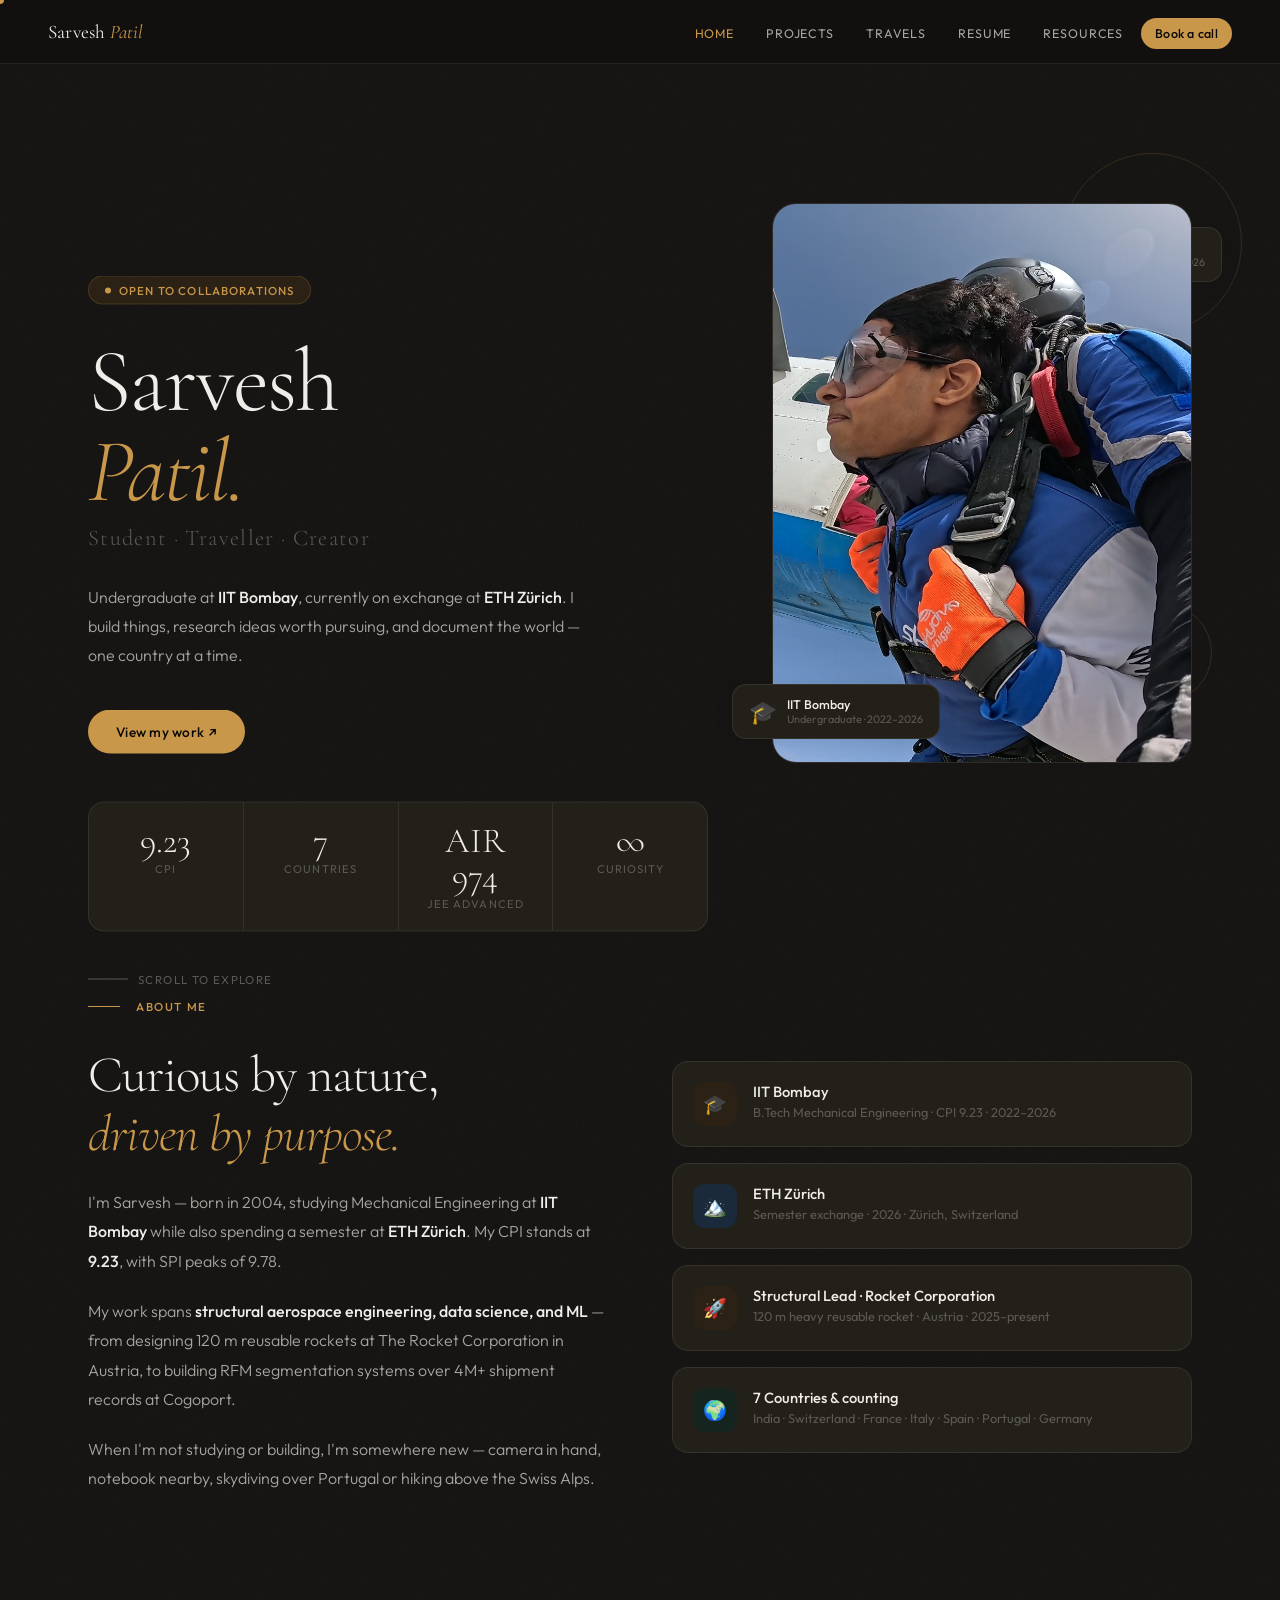
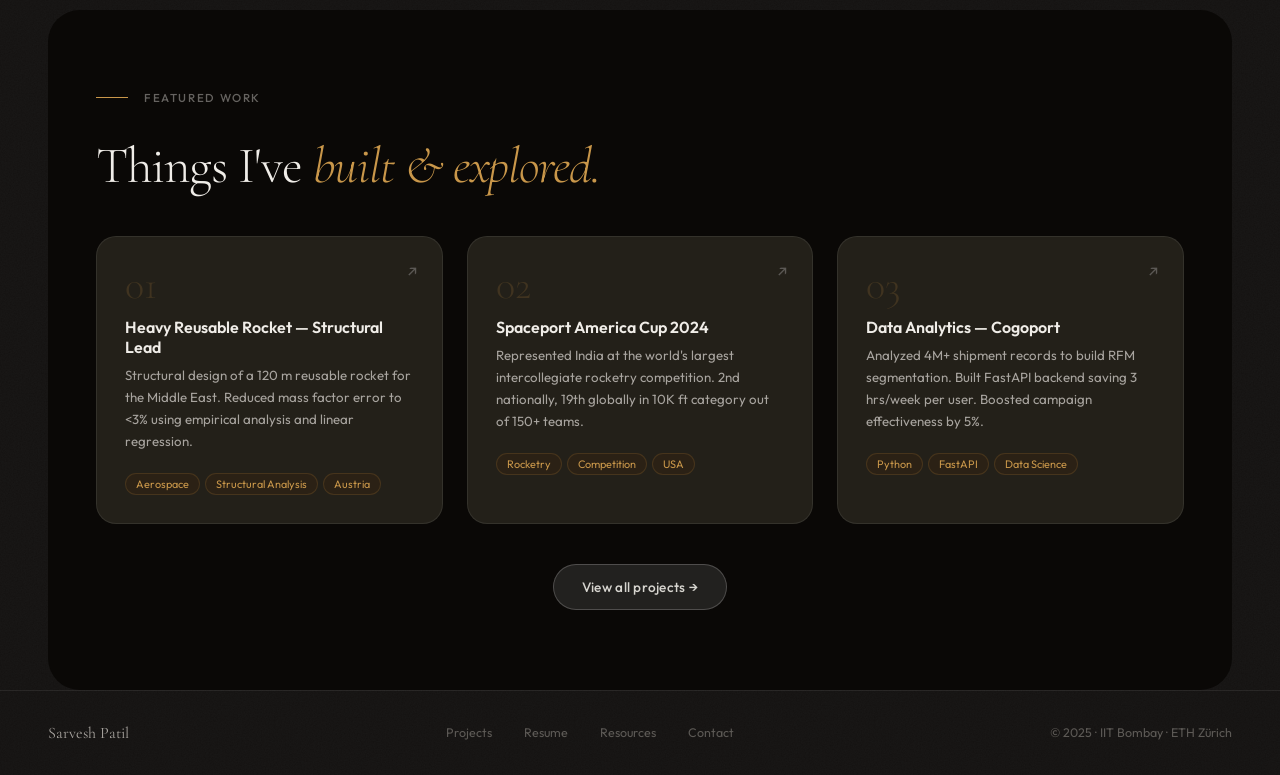
==== commit 881f79ff: "reactions added" ====
--- a/index.html
+++ b/index.html
@@ -33,7 +33,6 @@
       <p class="hero-bio">Undergraduate at <strong>IIT Bombay</strong>, currently on exchange at <strong>ETH Zürich</strong>. I build things, research ideas worth pursuing, and document the world — one country at a time.</p>
       <div class="hero-actions">
         <a href="projects.html" class="btn-primary">View my work ↗</a>
-        <a href="travels.html" class="btn-secondary">Travel journal →</a>
       </div>
       <div class="hero-stats">
         <div class="hero-stat"><span class="hero-stat-num">9.23</span><span class="hero-stat-label">CPI</span></div>
@@ -111,37 +110,10 @@
     </div>
   </div>
 
-  <!-- TRAVEL PREVIEW -->
-  <section class="about-section reveal">
-    <div style="display:grid;grid-template-columns:1fr 1fr;gap:3rem;align-items:center;" class="travel-preview-home">
-      <div>
-        <div class="section-label"><div class="section-label-line"></div><span class="section-label-text">Travel journal</span></div>
-        <h2 class="section-heading">Seven countries,<br><em>countless stories.</em></h2>
-        <p style="font-size:1rem;font-weight:300;color:var(--ink2);line-height:1.8;margin-bottom:2rem;">From skydiving over Portugal to hiking the Swiss Alps — I travel to learn. Every trip has a blog, photos, and a lesson I didn't expect.</p>
-        <div style="display:flex;flex-wrap:wrap;gap:8px;margin-bottom:2rem;">
-          <span style="display:flex;align-items:center;gap:6px;background:var(--surface);border:1px solid var(--border);border-radius:100px;padding:6px 14px;font-size:.8rem;color:var(--ink2);">🇮🇳 India</span>
-          <span style="display:flex;align-items:center;gap:6px;background:var(--surface);border:1px solid var(--border);border-radius:100px;padding:6px 14px;font-size:.8rem;color:var(--ink2);">🇨🇭 Switzerland</span>
-          <span style="display:flex;align-items:center;gap:6px;background:var(--surface);border:1px solid var(--border);border-radius:100px;padding:6px 14px;font-size:.8rem;color:var(--ink2);">🇫🇷 France</span>
-          <span style="display:flex;align-items:center;gap:6px;background:var(--surface);border:1px solid var(--border);border-radius:100px;padding:6px 14px;font-size:.8rem;color:var(--ink2);">🇮🇹 Italy</span>
-          <span style="display:flex;align-items:center;gap:6px;background:var(--surface);border:1px solid var(--border);border-radius:100px;padding:6px 14px;font-size:.8rem;color:var(--ink2);">🇪🇸 Spain</span>
-          <span style="display:flex;align-items:center;gap:6px;background:var(--surface);border:1px solid var(--border);border-radius:100px;padding:6px 14px;font-size:.8rem;color:var(--ink2);">🇵🇹 Portugal</span>
-          <span style="display:flex;align-items:center;gap:6px;background:var(--surface);border:1px solid var(--border);border-radius:100px;padding:6px 14px;font-size:.8rem;color:var(--ink2);">🇩🇪 Germany</span>
-        </div>
-        <a href="travels.html" class="btn-primary">Open travel journal ↗</a>
-      </div>
-      <div style="display:grid;grid-template-columns:1fr 1fr;gap:12px;">
-        <div style="grid-row:span 2;background:var(--bg2);border-radius:20px;border:1px solid var(--border);display:flex;flex-direction:column;align-items:center;justify-content:center;gap:8px;font-size:2.5rem;min-height:260px;">🏔️<span style="font-size:.7rem;color:var(--ink3);text-transform:uppercase;letter-spacing:.06em;">Switzerland</span></div>
-        <div style="background:var(--bg2);border-radius:20px;border:1px solid var(--border);display:flex;flex-direction:column;align-items:center;justify-content:center;gap:6px;font-size:2rem;padding:1.5rem;">🗼<span style="font-size:.7rem;color:var(--ink3);text-transform:uppercase;letter-spacing:.06em;">France</span></div>
-        <div style="background:var(--bg2);border-radius:20px;border:1px solid var(--border);display:flex;flex-direction:column;align-items:center;justify-content:center;gap:6px;font-size:2rem;padding:1.5rem;">🪂<span style="font-size:.7rem;color:var(--ink3);text-transform:uppercase;letter-spacing:.06em;">Portugal</span></div>
-      </div>
-    </div>
-  </section>
-
   <footer>
     <div class="footer-logo">Sarvesh Patil</div>
     <div class="footer-links">
       <a href="projects.html">Projects</a>
-      <a href="travels.html">Travels</a>
       <a href="resume.html">Resume</a>
       <a href="resources.html">Resources</a>
       <a href="contact.html">Contact</a>
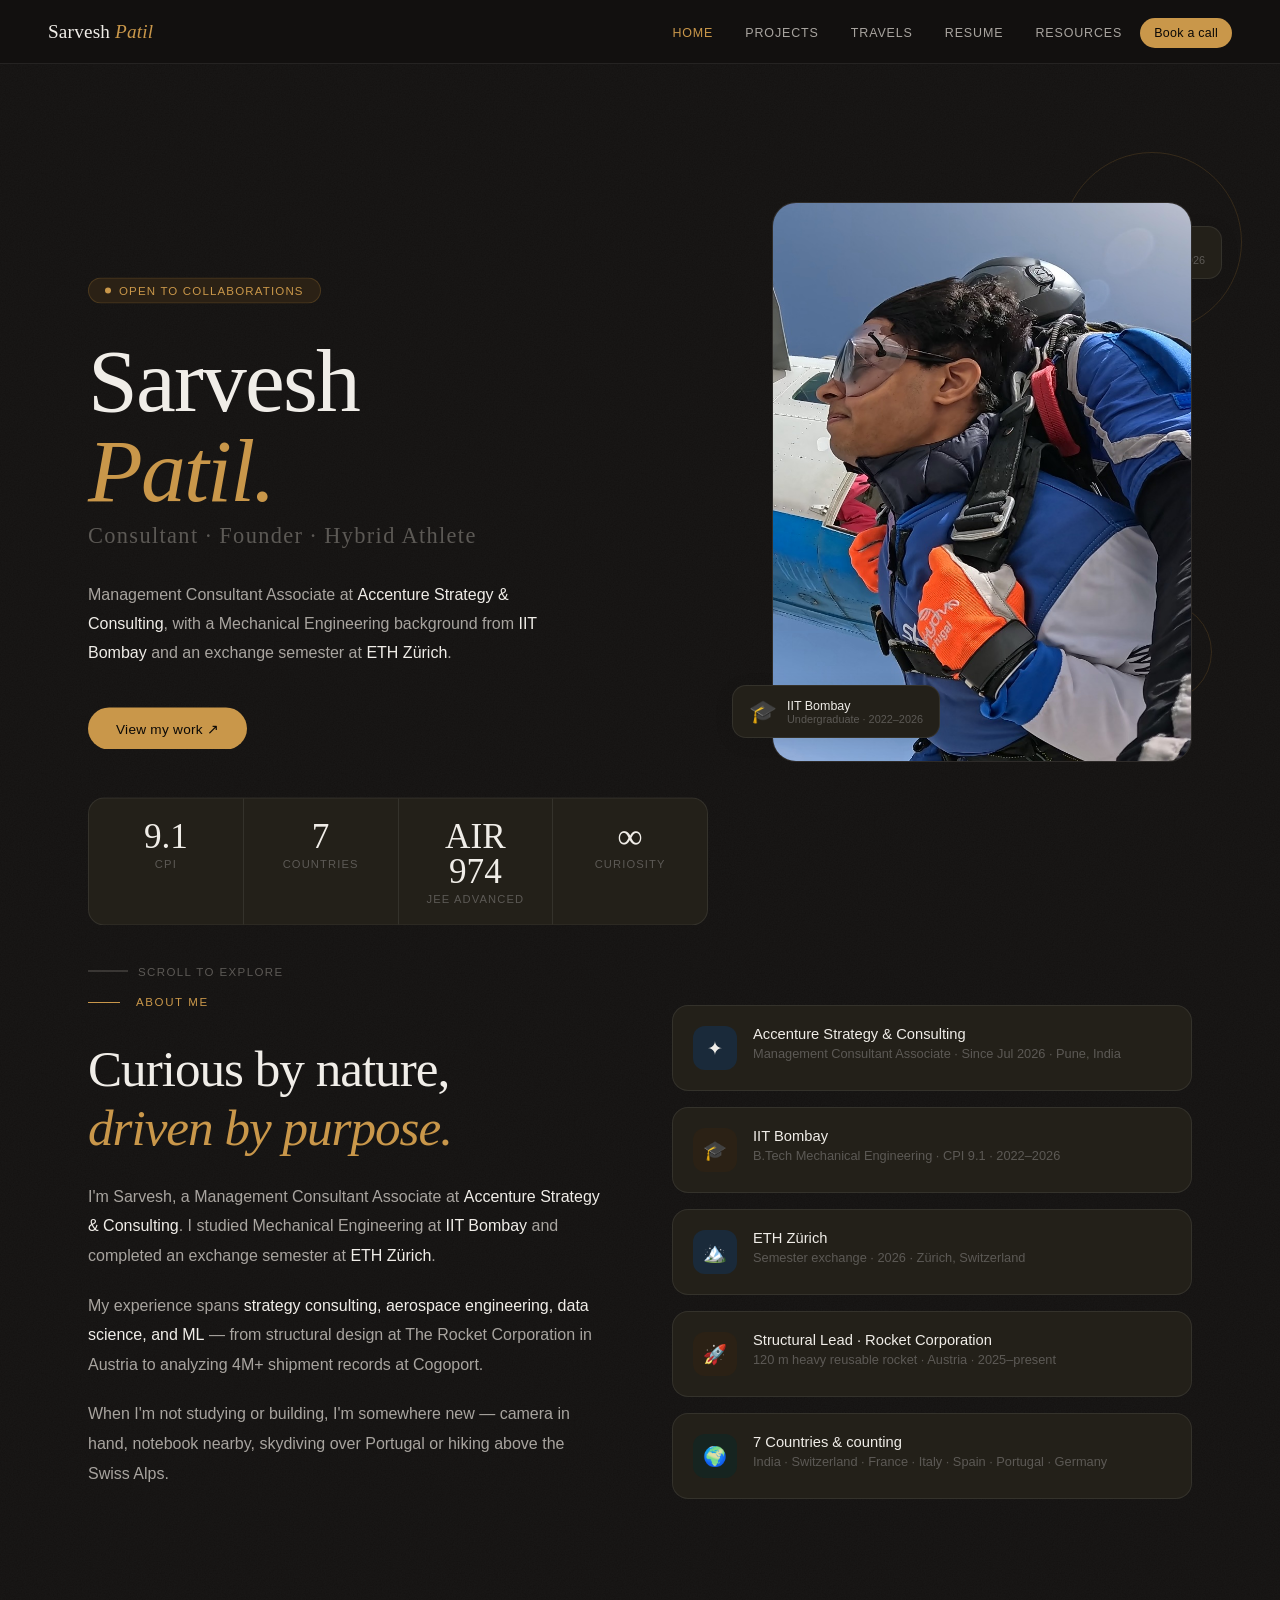
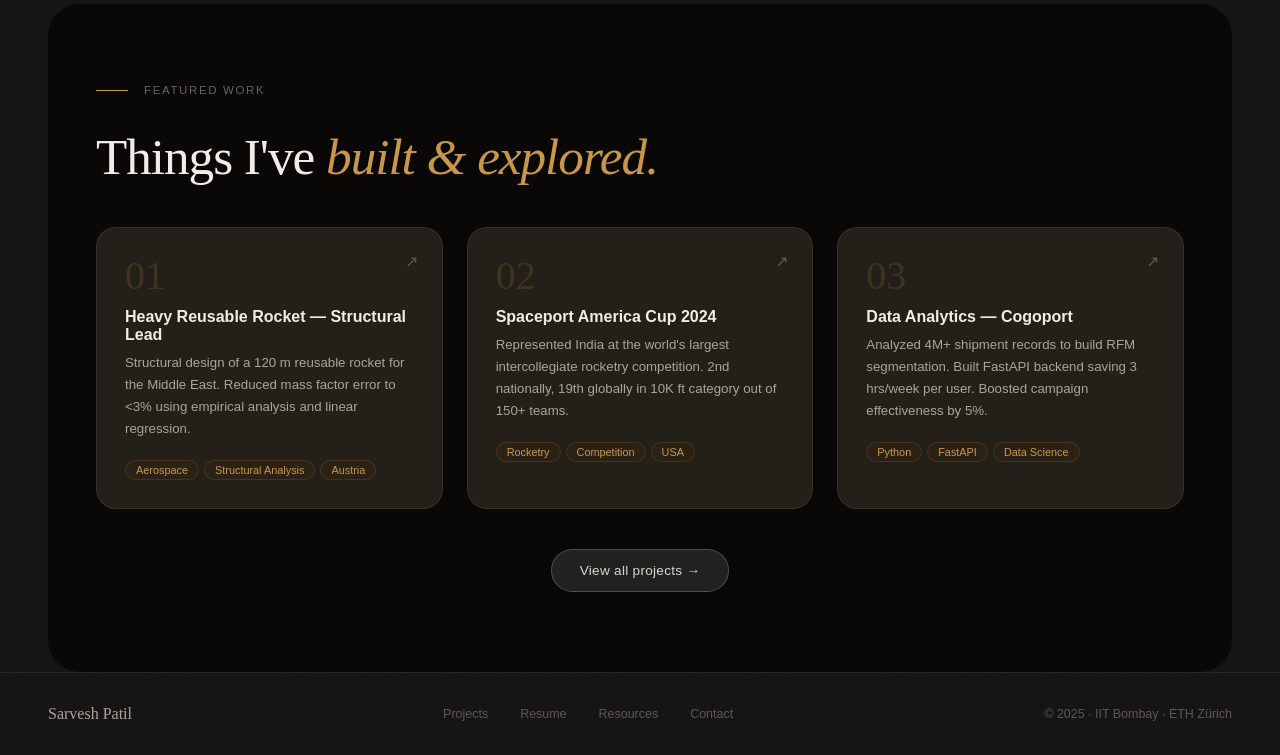
==== commit 9d42082e: "Token maxing Oct 2026 Solved curser issue and" ====
--- a/index.html
+++ b/index.html
@@ -11,16 +11,13 @@
 </script>
 <meta charset="UTF-8">
 <meta name="viewport" content="width=device-width, initial-scale=1.0">
-<title>Sarvesh Patil — Student · Traveller · Creator</title>
-<meta name="description" content="Sarvesh Patil — IIT Bombay undergraduate, ETH Zürich exchange student, aerospace engineer, traveller, and creator.">
-<link rel="preconnect" href="https://fonts.googleapis.com">
-<link href="https://fonts.googleapis.com/css2?family=Cormorant+Garamond:ital,wght@0,300;0,400;0,600;1,300;1,400&family=Outfit:wght@300;400;500;600&display=swap" rel="stylesheet">
+<title>Sarvesh Patil — Consultant · Founder · Hybrid Athlete</title>
+<meta name="description" content="Sarvesh Patil — Consultant, founder, and hybrid athlete. Management Consultant Associate at Accenture Strategy & Consulting and IIT Bombay alumnus.">
 <link rel="stylesheet" href="styles.css">
 </head>
 <body>
 
 <div id="scroll-progress"></div>
-<div id="cursor"></div>
 
 <div class="page-section">
 
@@ -29,13 +26,13 @@
     <div class="hero-left">
       <div class="hero-tag"><span class="hero-tag-dot"></span>Open to collaborations</div>
       <h1 class="hero-name">Sarvesh<em>Patil.</em></h1>
-      <p class="hero-tagline"><span>Student</span> · <span>Traveller</span> · <span>Creator</span></p>
-      <p class="hero-bio">Undergraduate at <strong>IIT Bombay</strong>, currently on exchange at <strong>ETH Zürich</strong>. I build things, research ideas worth pursuing, and document the world — one country at a time.</p>
+      <p class="hero-tagline"><span>Consultant</span> · <span>Founder</span> · <span>Hybrid Athlete</span></p>
+      <p class="hero-bio">Management Consultant Associate at <strong>Accenture Strategy & Consulting</strong>, with a Mechanical Engineering background from <strong>IIT Bombay</strong> and an exchange semester at <strong>ETH Zürich</strong>.</p>
       <div class="hero-actions">
         <a href="projects.html" class="btn-primary">View my work ↗</a>
       </div>
       <div class="hero-stats">
-        <div class="hero-stat"><span class="hero-stat-num">9.23</span><span class="hero-stat-label">CPI</span></div>
+        <div class="hero-stat"><span class="hero-stat-num">9.1</span><span class="hero-stat-label">CPI</span></div>
         <div class="hero-stat"><span class="hero-stat-num">7</span><span class="hero-stat-label">Countries</span></div>
         <div class="hero-stat"><span class="hero-stat-num">AIR 974</span><span class="hero-stat-label">JEE Advanced</span></div>
         <div class="hero-stat"><span class="hero-stat-num">∞</span><span class="hero-stat-label">Curiosity</span></div>
@@ -50,7 +47,7 @@
         <div><div class="badge-title">ETH Zürich</div><div class="badge-sub">Semester exchange · 2026</div></div>
       </div>
       <div class="photo-card">
-        <img class="photo-img" src="assets/me.jpg" alt="Sarvesh Patil" loading="lazy" />
+        <img class="photo-img" src="assets/me.jpg" alt="Sarvesh Patil" fetchpriority="high" decoding="async" />
       </div>
       <div class="photo-badge photo-badge-1">
         <div class="badge-icon">🎓</div>
@@ -65,12 +62,13 @@
       <div class="about-text">
         <div class="section-label"><div class="section-label-line"></div><span class="section-label-text">About me</span></div>
         <h2 class="section-heading">Curious by nature,<br><em>driven by purpose.</em></h2>
-        <p>I'm Sarvesh — born in 2004, studying Mechanical Engineering at <strong>IIT Bombay</strong> while also spending a semester at <strong>ETH Zürich</strong>. My CPI stands at <strong>9.23</strong>, with SPI peaks of 9.78.</p>
-        <p>My work spans <strong>structural aerospace engineering, data science, and ML</strong> — from designing 120 m reusable rockets at The Rocket Corporation in Austria, to building RFM segmentation systems over 4M+ shipment records at Cogoport.</p>
+        <p>I'm Sarvesh, a Management Consultant Associate at <strong>Accenture Strategy & Consulting</strong>. I studied Mechanical Engineering at <strong>IIT Bombay</strong> and completed an exchange semester at <strong>ETH Zürich</strong>.</p>
+        <p>My experience spans <strong>strategy consulting, aerospace engineering, data science, and ML</strong> — from structural design at The Rocket Corporation in Austria to analyzing 4M+ shipment records at Cogoport.</p>
         <p>When I'm not studying or building, I'm somewhere new — camera in hand, notebook nearby, skydiving over Portugal or hiking above the Swiss Alps.</p>
       </div>
       <div class="about-highlights">
-        <div class="highlight-card"><div class="highlight-icon hi-gold">🎓</div><div class="highlight-info"><h4>IIT Bombay</h4><p>B.Tech Mechanical Engineering · CPI 9.23 · 2022–2026</p></div></div>
+        <div class="highlight-card"><div class="highlight-icon hi-blue">✦</div><div class="highlight-info"><h4>Accenture Strategy & Consulting</h4><p>Management Consultant Associate · Since Jul 2026 · Pune, India</p></div></div>
+        <div class="highlight-card"><div class="highlight-icon hi-gold">🎓</div><div class="highlight-info"><h4>IIT Bombay</h4><p>B.Tech Mechanical Engineering · CPI 9.1 · 2022–2026</p></div></div>
         <div class="highlight-card"><div class="highlight-icon hi-blue">🏔️</div><div class="highlight-info"><h4>ETH Zürich</h4><p>Semester exchange · 2026 · Zürich, Switzerland</p></div></div>
         <div class="highlight-card"><div class="highlight-icon hi-gold">🚀</div><div class="highlight-info"><h4>Structural Lead · Rocket Corporation</h4><p>120 m heavy reusable rocket · Austria · 2025–present</p></div></div>
         <div class="highlight-card"><div class="highlight-icon hi-green">🌍</div><div class="highlight-info"><h4>7 Countries & counting</h4><p>India · Switzerland · France · Italy · Spain · Portugal · Germany</p></div></div>
